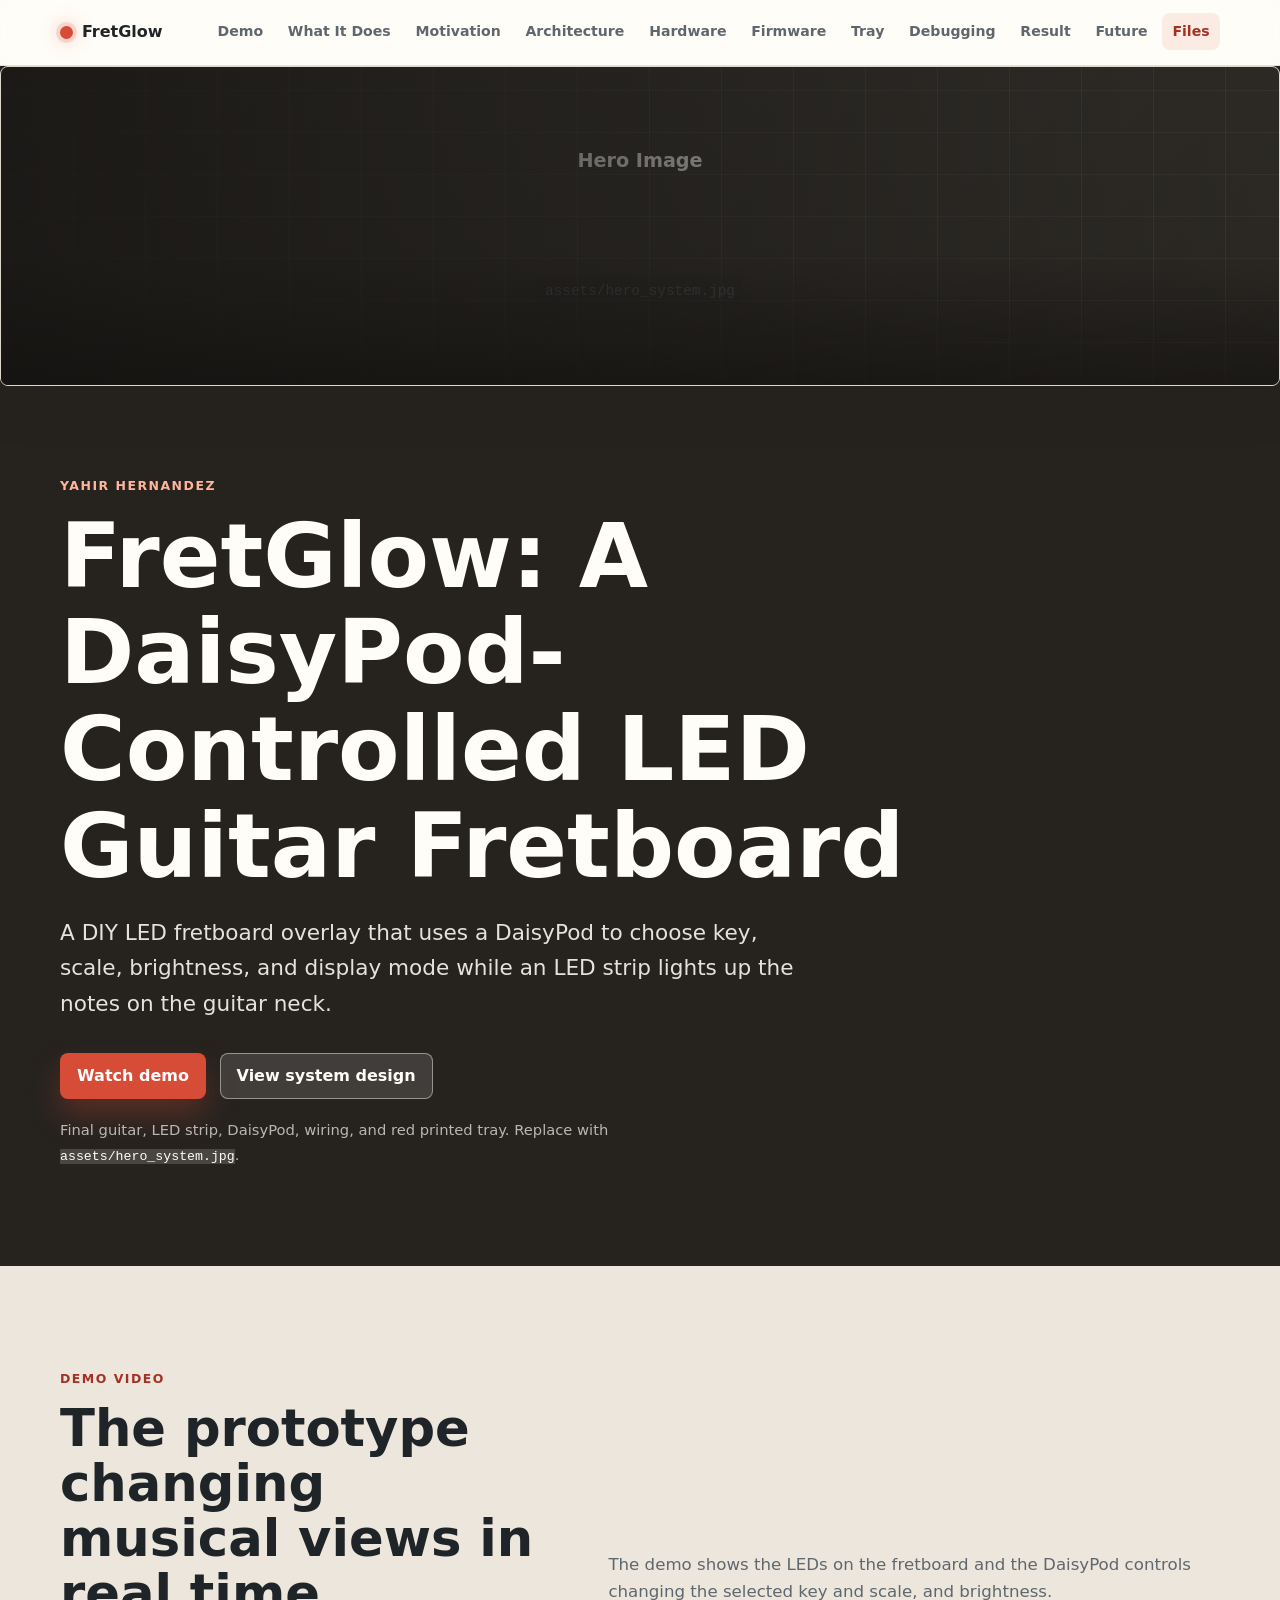
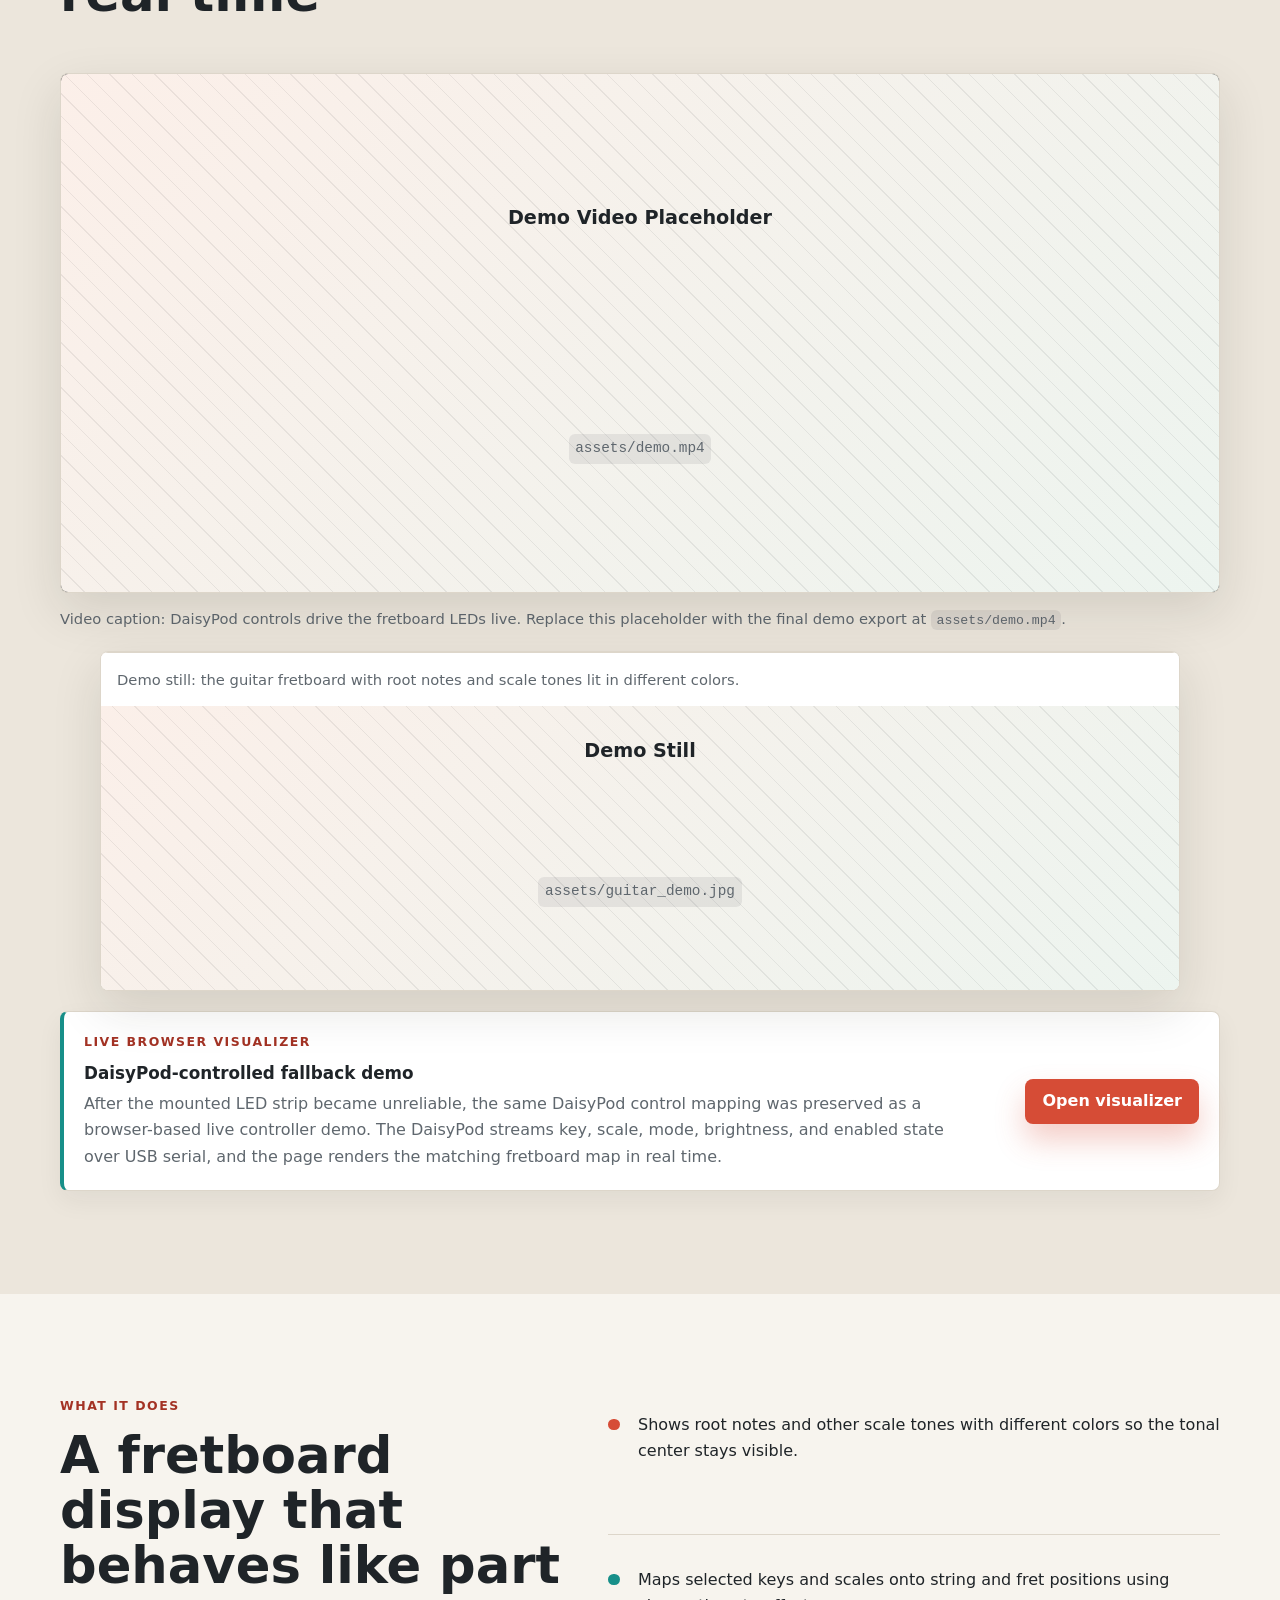
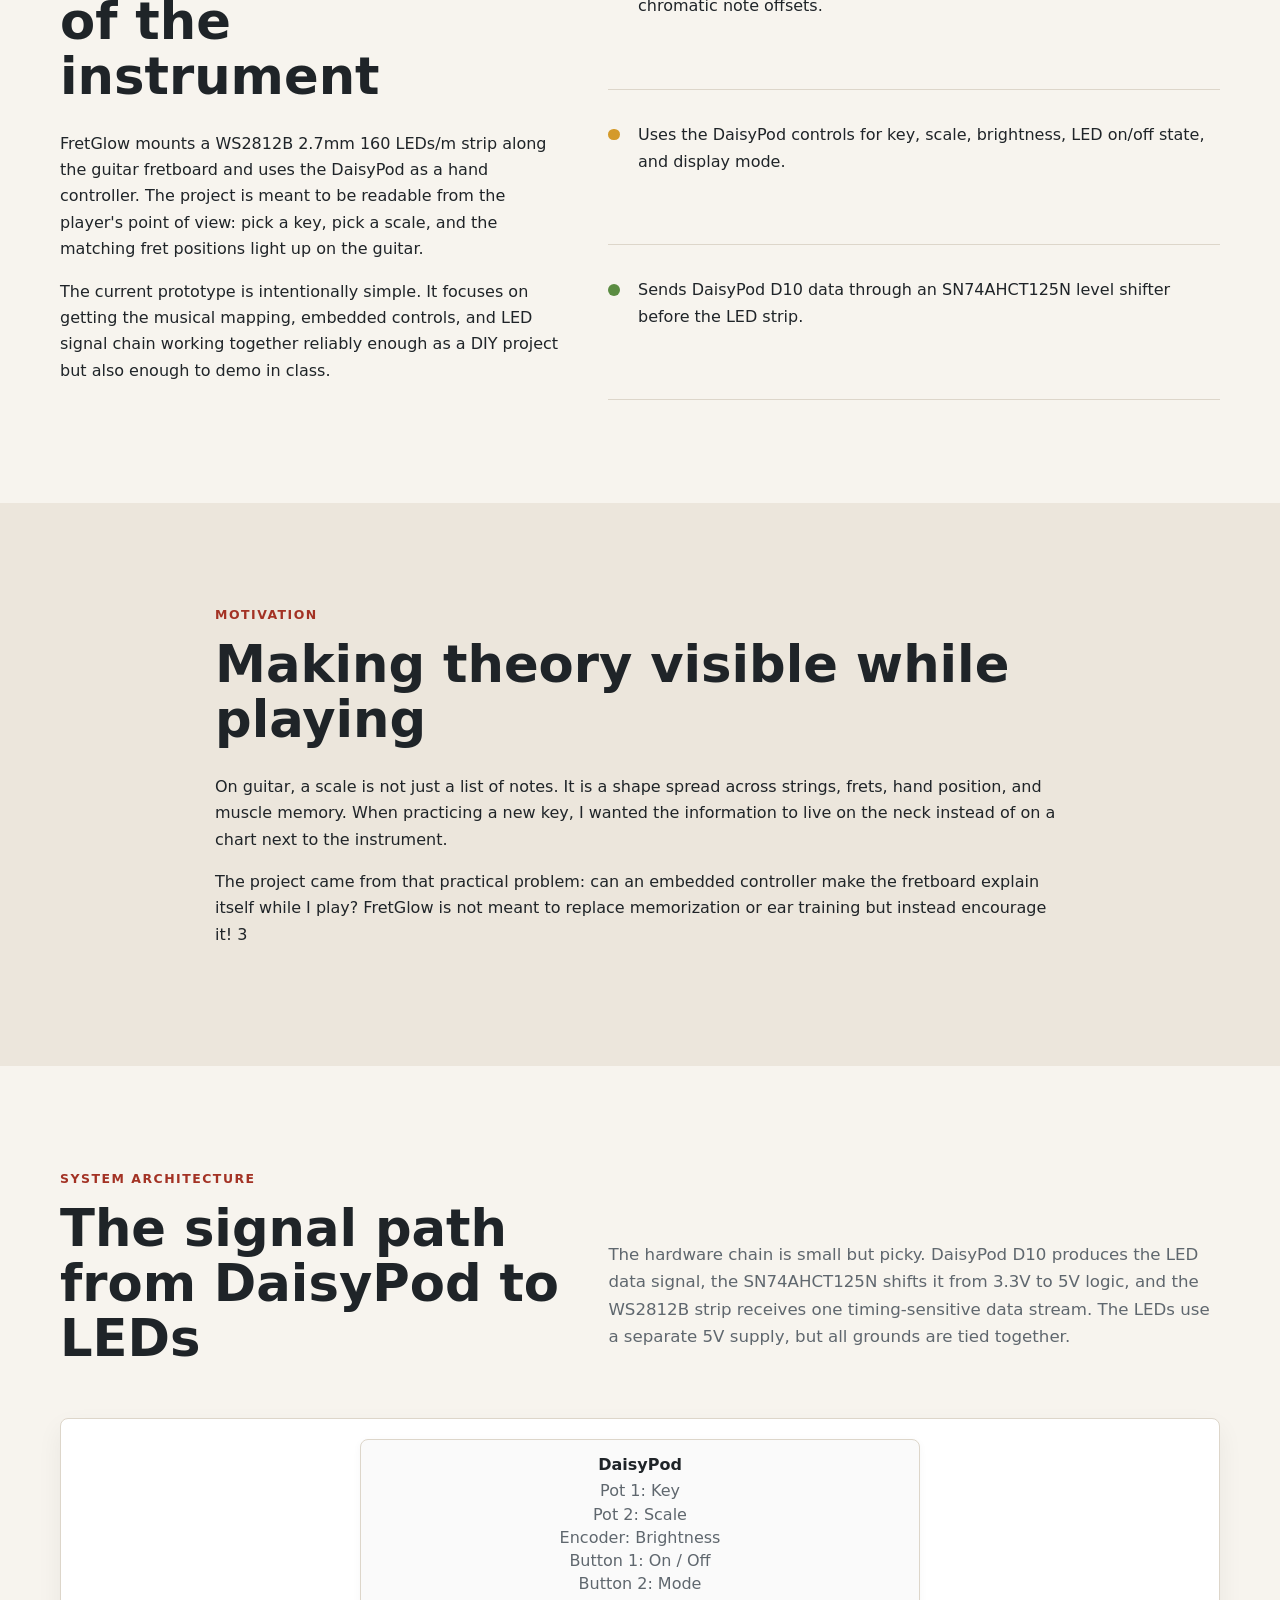
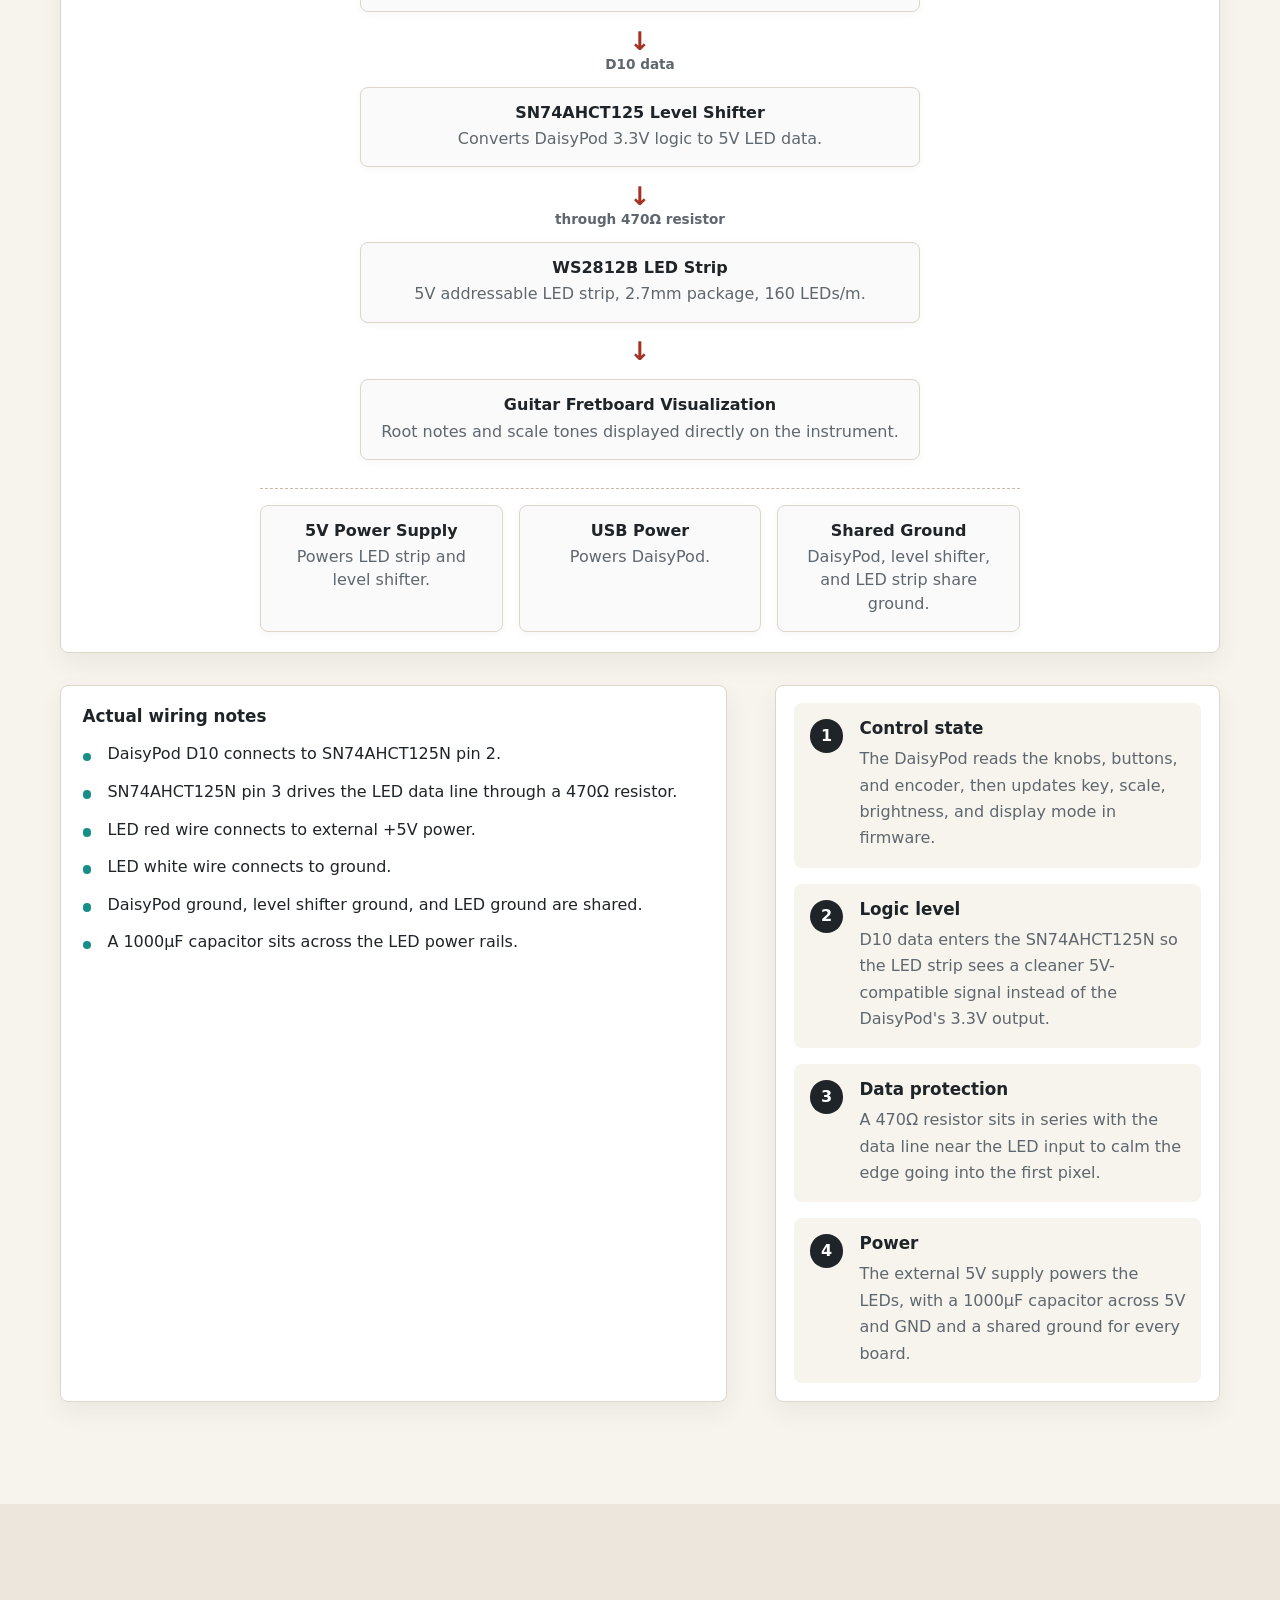
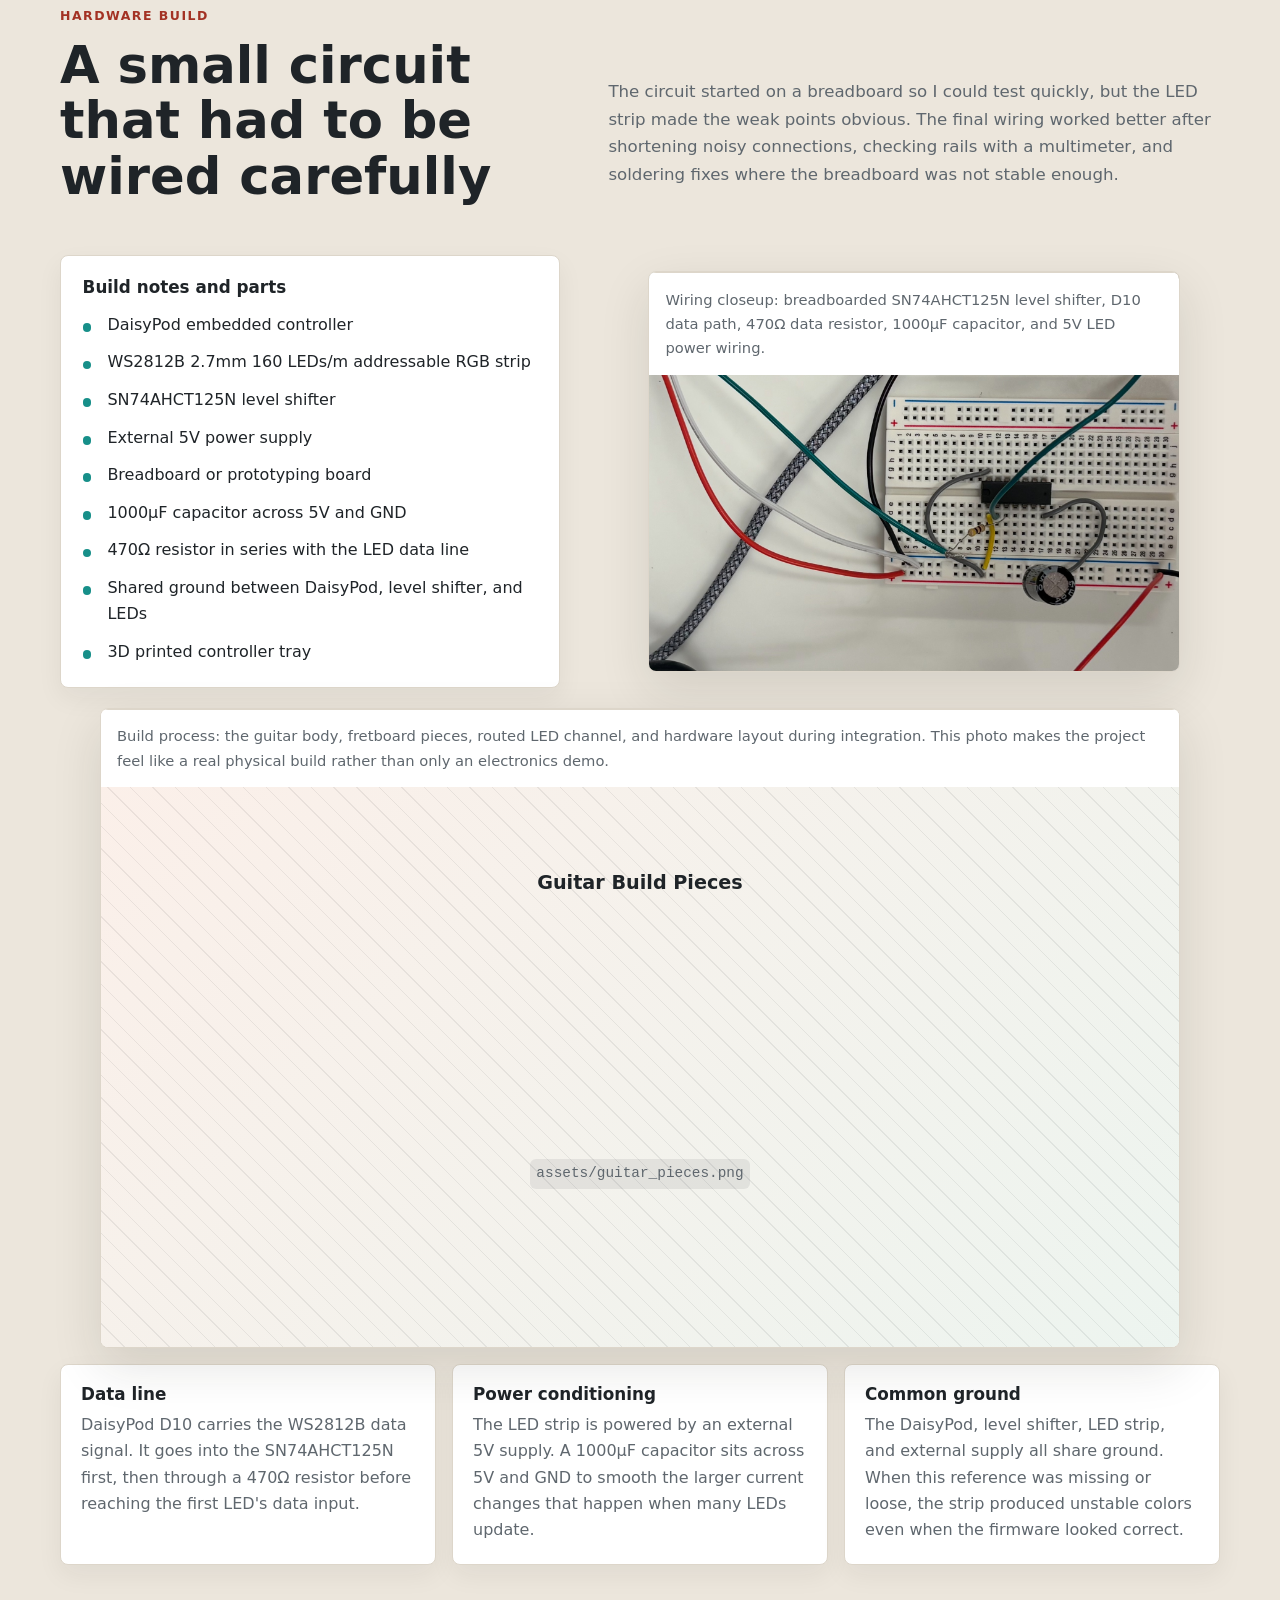
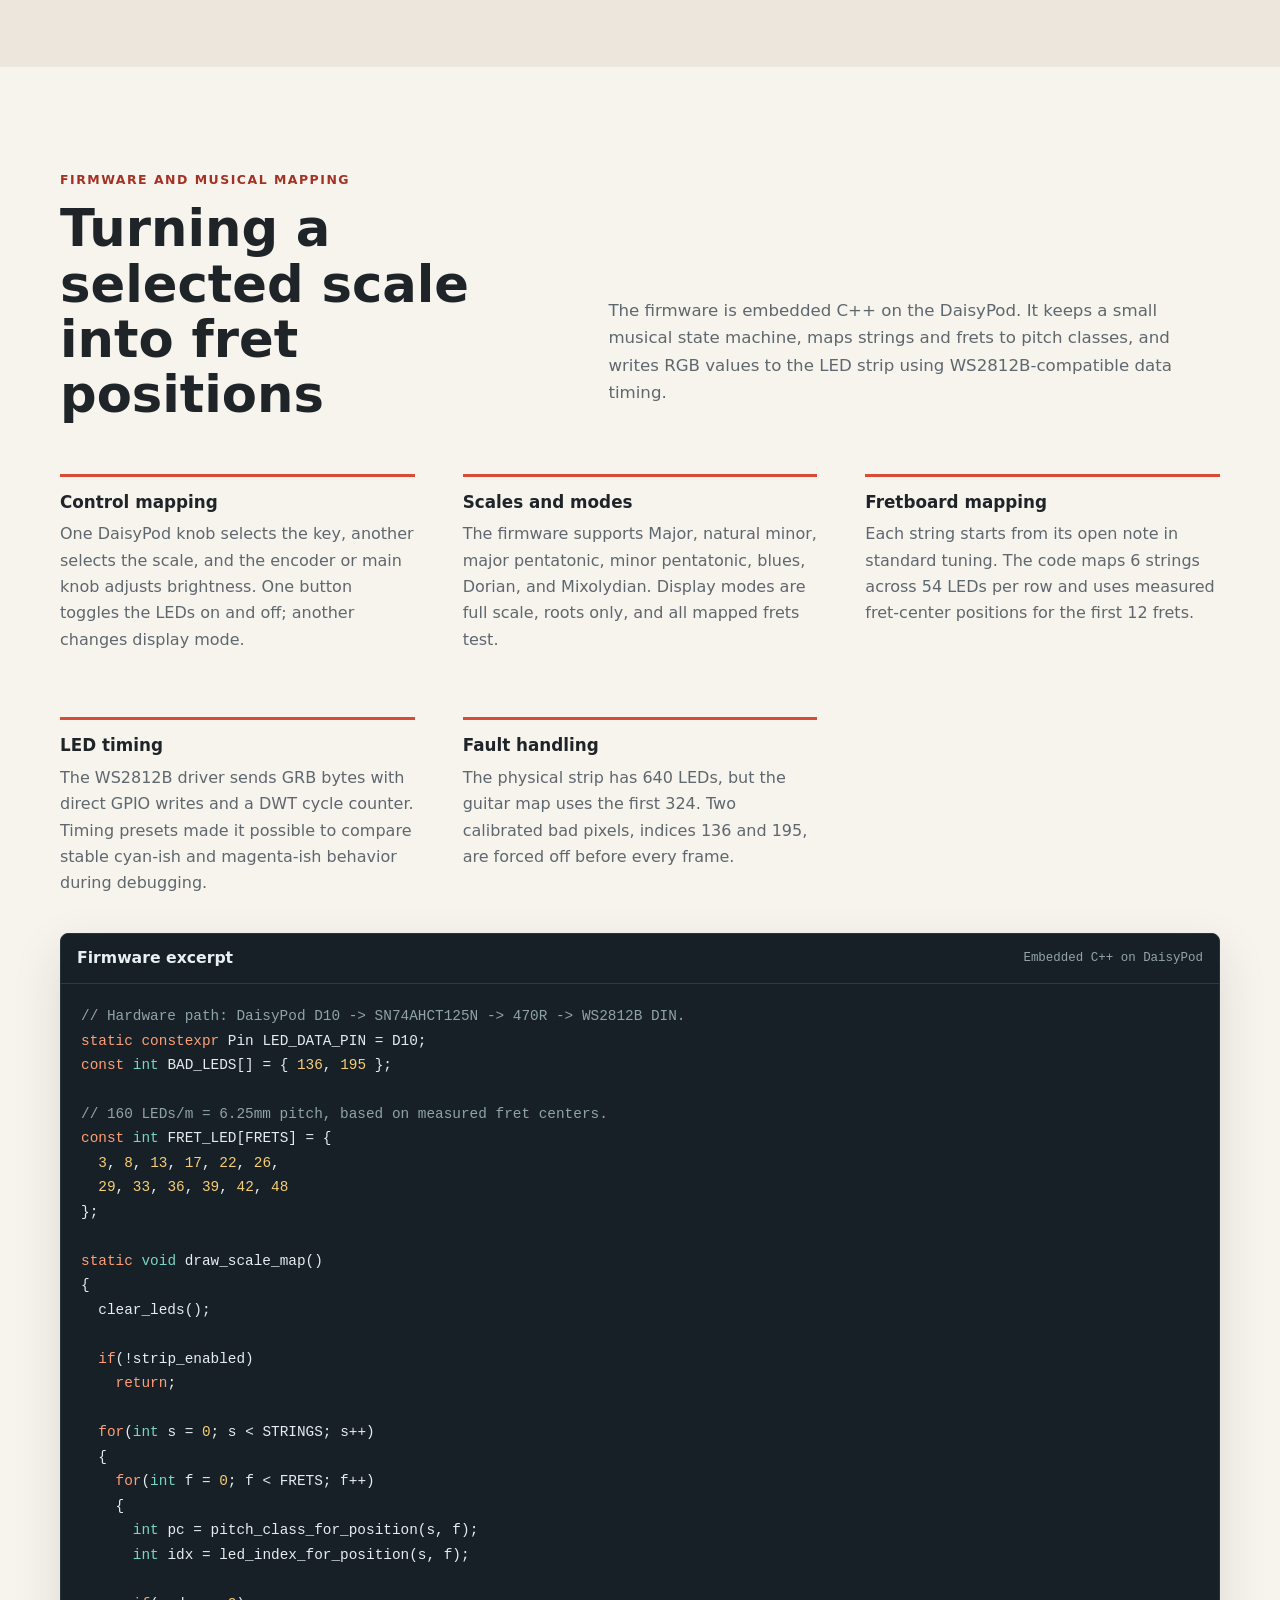
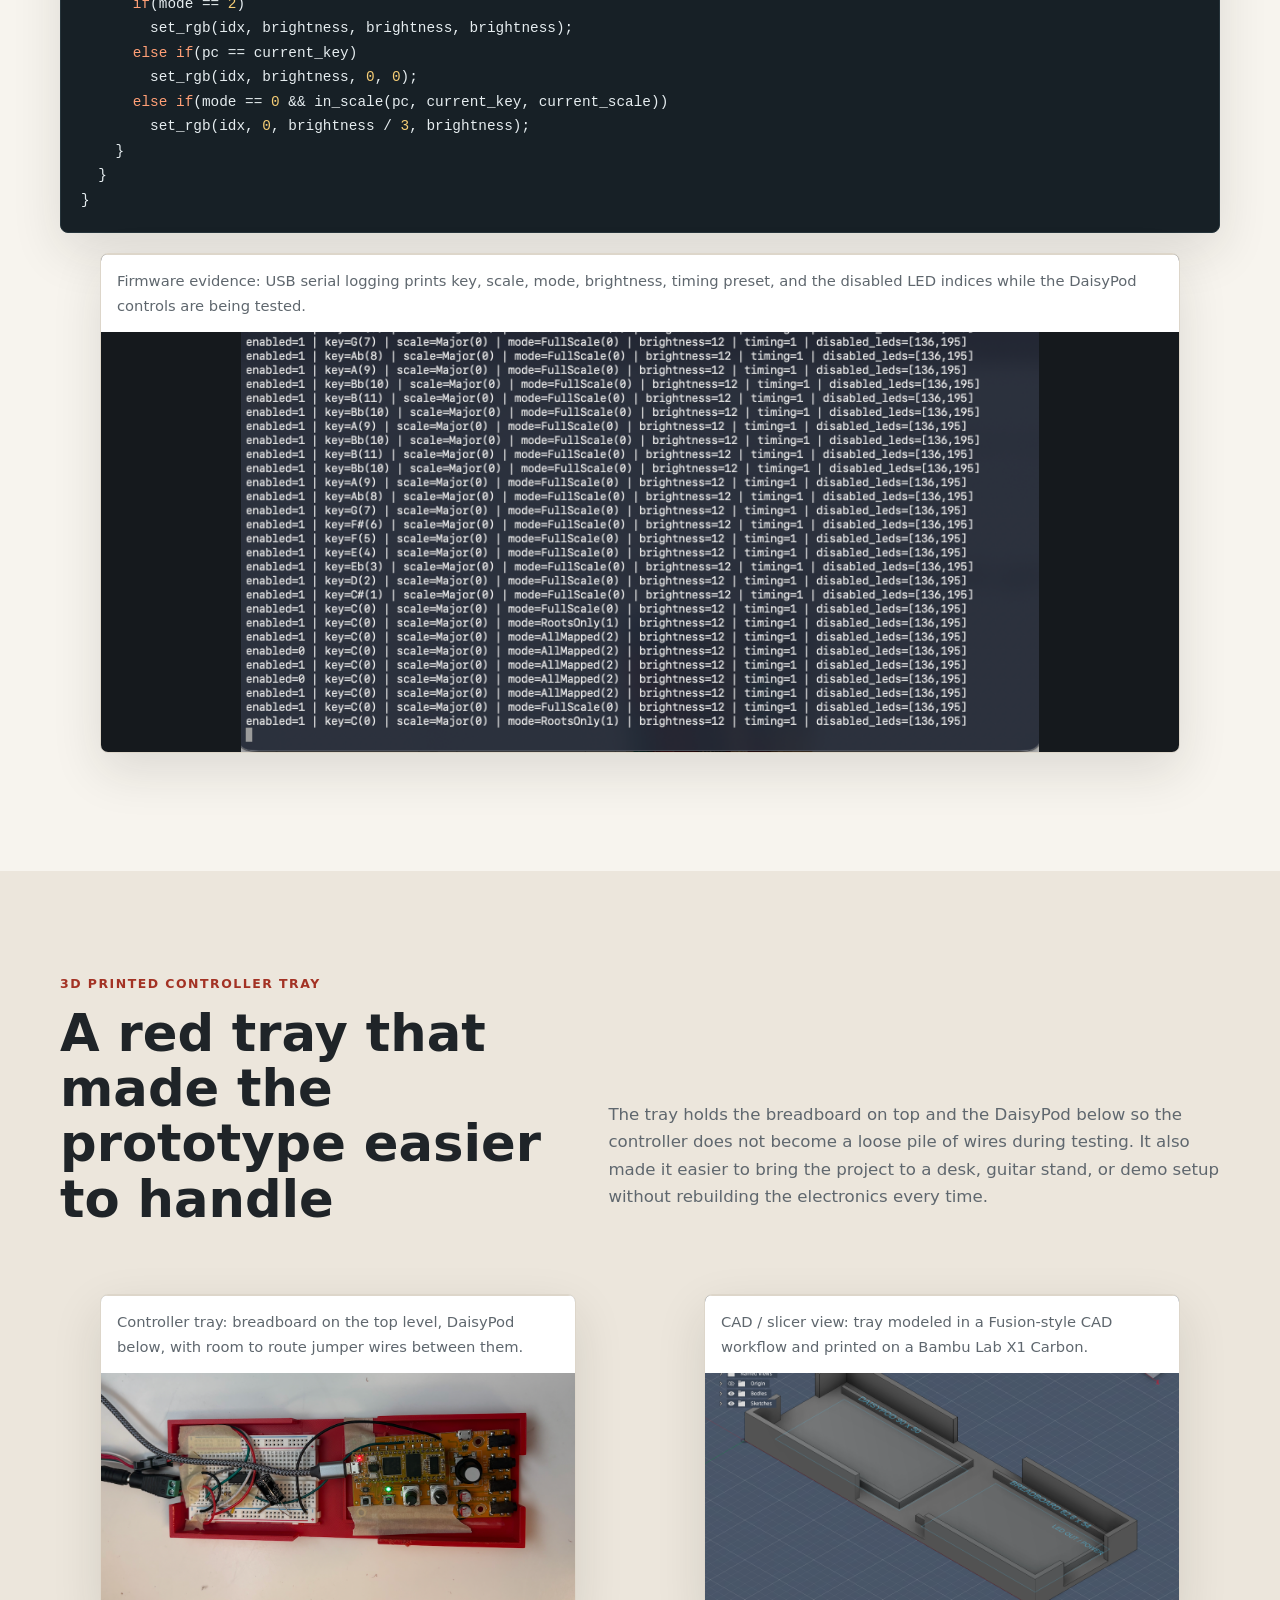
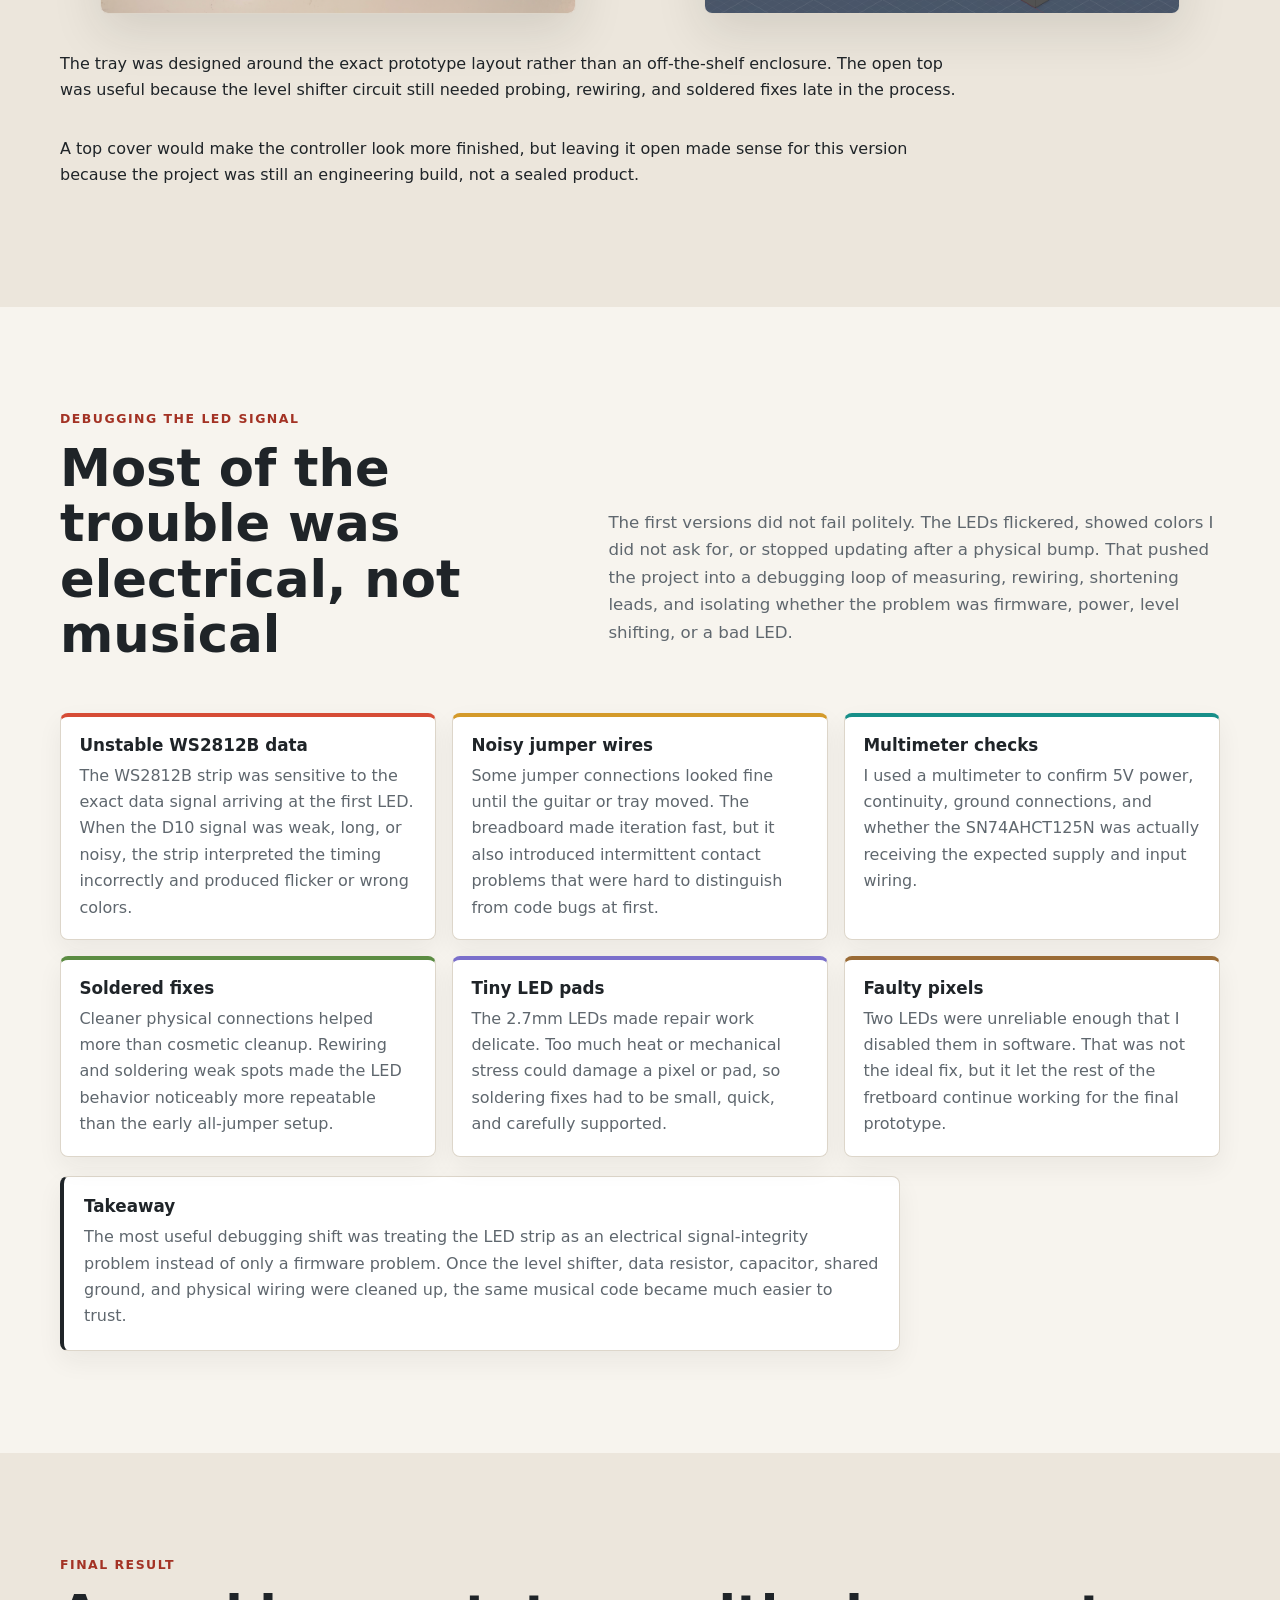
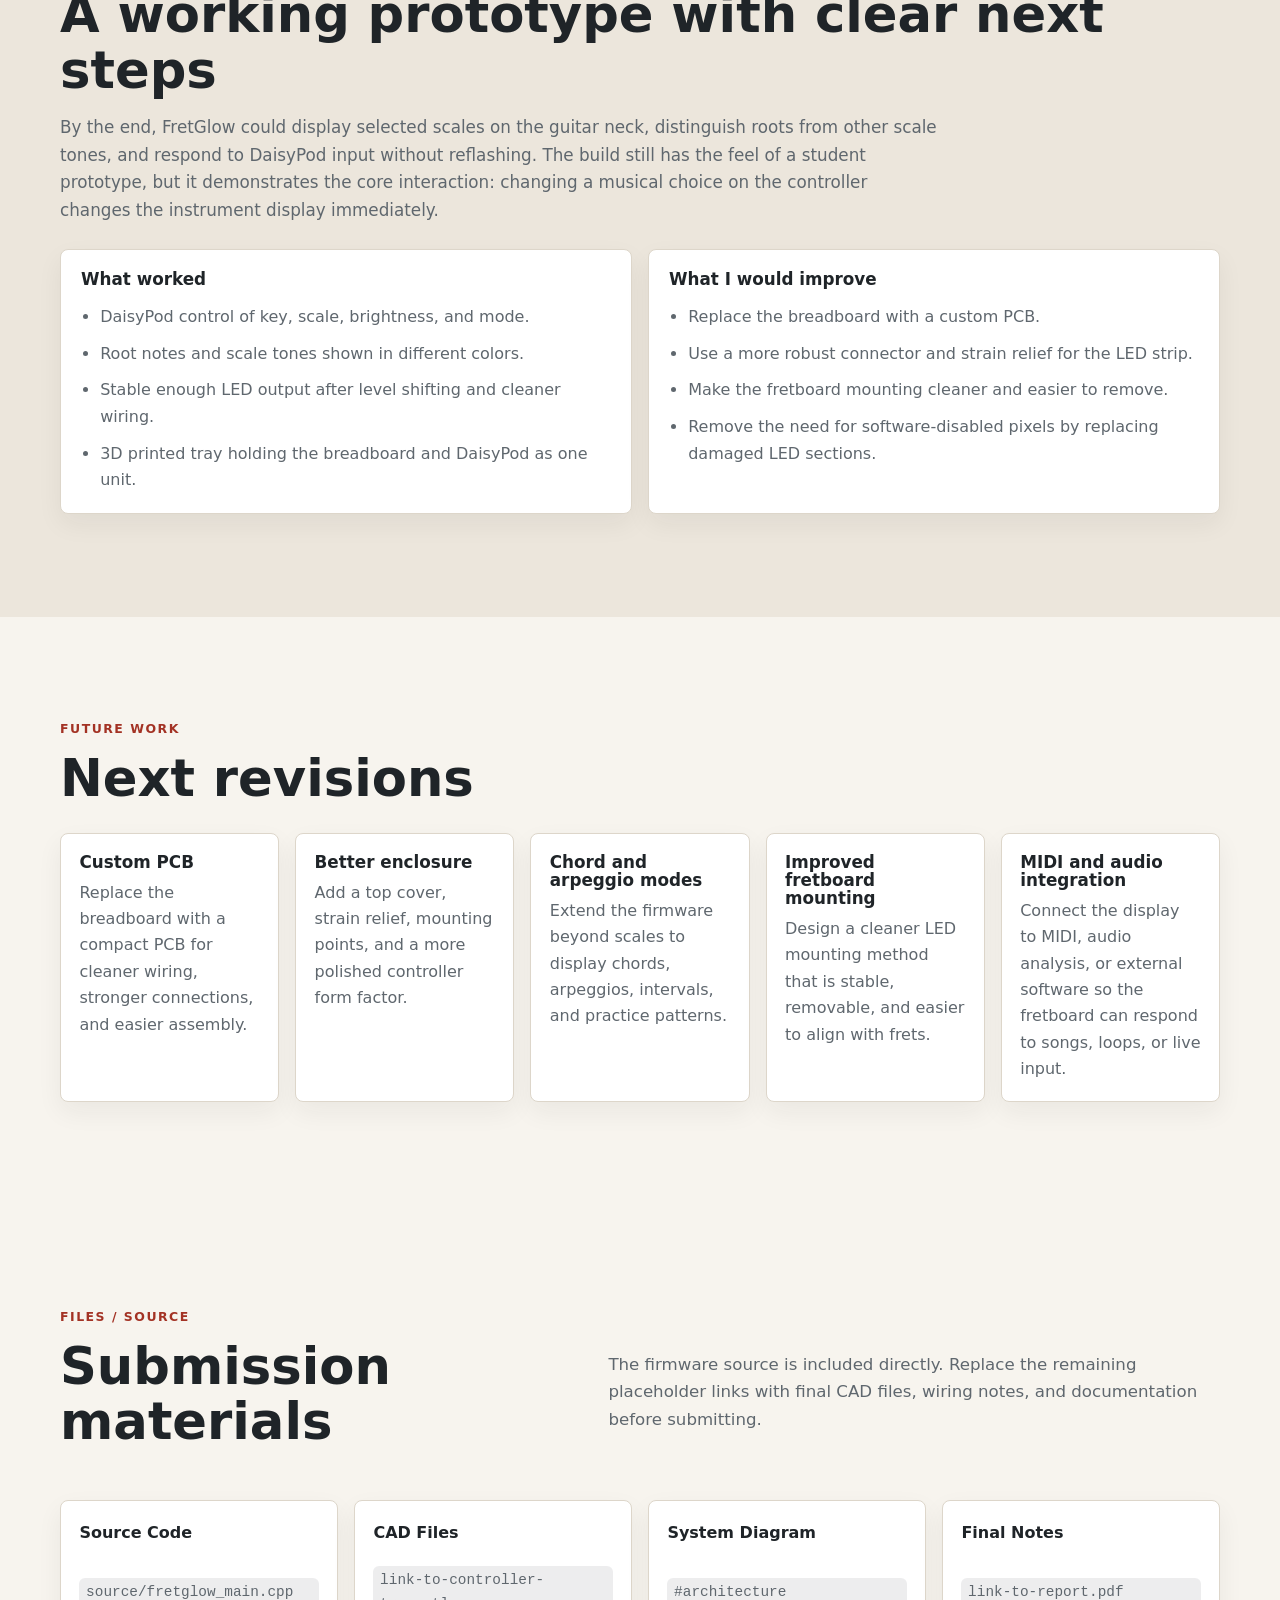
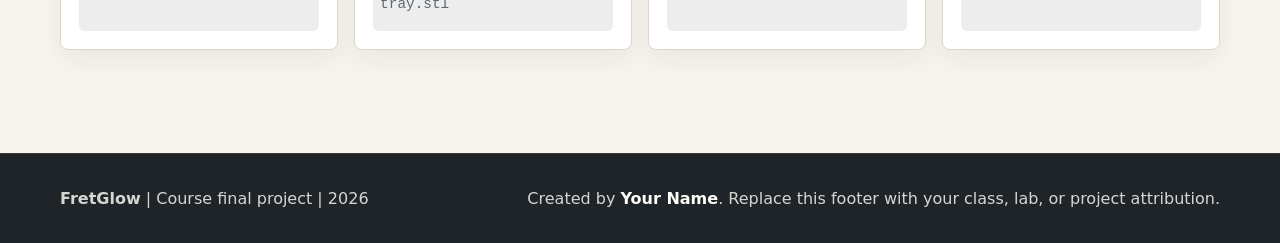
==== index.html @ c82b37b0 "Initial commit" ====
<!DOCTYPE html>
<html lang="en">
<head>
  <meta charset="UTF-8">
  <meta name="viewport" content="width=device-width, initial-scale=1.0">
  <meta name="description" content="FretGlow is a DaisyPod-controlled LED guitar fretboard visualizer for musical scales, keys, brightness, and display modes.">
  <title>FretGlow | DaisyPod-Controlled LED Guitar Fretboard</title>
  <link rel="stylesheet" href="style.css">
</head>
<body>
  <a class="skip-link" href="#demo">Skip to content</a>

  <header class="site-header">
    <nav class="nav" aria-label="Primary navigation">
      <a class="brand" href="#top" aria-label="FretGlow home">
        <span class="brand-mark" aria-hidden="true"></span>
        <span>FretGlow</span>
      </a>
      <div class="nav-links">
        <a href="#demo">Demo</a>
        <a href="#overview">What It Does</a>
        <a href="#motivation">Motivation</a>
        <a href="#architecture">Architecture</a>
        <a href="#hardware">Hardware</a>
        <a href="#firmware">Firmware</a>
        <a href="#tray">Tray</a>
        <a href="#debugging">Debugging</a>
        <a href="#results">Result</a>
        <a href="#future">Future</a>
        <a href="#files">Files</a>
      </div>
    </nav>
  </header>

  <main id="top">
    <section class="hero" aria-labelledby="hero-title">
      <div class="hero-media media-box media-box-hero">
        <!-- Replace by adding your real hero photo at assets/hero_system.jpg. The placeholder will hide automatically. -->
        <img class="media-img media-replaceable" src="assets/hero_system.jpg" alt="FretGlow LED guitar fretboard prototype with DaisyPod controller">
        <div class="media-placeholder" aria-hidden="true">
          <span>Hero Image</span>
          <code>assets/hero_system.jpg</code>
        </div>
      </div>
      <div class="hero-content">
        <p class="eyebrow">Yahir Hernandez</p>
        <h1 id="hero-title">FretGlow: A DaisyPod-Controlled LED Guitar Fretboard</h1>
        <p class="hero-summary">A DIY LED fretboard overlay that uses a DaisyPod to choose key, scale, brightness, and display mode while an LED strip lights up the notes on the guitar neck.</p>
        <div class="hero-actions">
          <a class="button button-primary" href="#demo">Watch demo</a>
          <a class="button button-secondary" href="#architecture">View system design</a>
        </div>
        <p class="hero-caption">Final guitar, LED strip, DaisyPod, wiring, and red printed tray. Replace with <code>assets/hero_system.jpg</code>.</p>
      </div>
    </section>

    <section class="section section-muted" id="demo" aria-labelledby="demo-title">
      <div class="container">
        <div class="section-heading">
          <div>
            <p class="eyebrow">Demo Video</p>
            <h2 id="demo-title">The prototype changing musical views in real time</h2>
          </div>
          <p>The demo shows the LEDs on the fretboard and the DaisyPod controls changing the selected key and scale, and brightness.</p>
        </div>

        <div class="video-shell">
          <!-- Add your exported demo video at assets/demo.mp4. Optional poster image: assets/guitar_demo.jpg. -->
          <video class="demo-video media-video" controls preload="metadata" poster="assets/guitar_demo.jpg">
            <source src="assets/demo.mp4" type="video/mp4">
            Your browser does not support the video tag.
          </video>
          <div class="video-placeholder" aria-hidden="true">
            <span>Demo Video Placeholder</span>
            <code>assets/demo.mp4</code>
          </div>
        </div>
        <p class="caption-note">Video caption: DaisyPod controls drive the fretboard LEDs live. Replace this placeholder with the final demo export at <code>assets/demo.mp4</code>.</p>

        <figure class="media-box demo-still">
          <!-- Replace by adding your still photo at assets/guitar_demo.jpg. -->
          <img class="media-img media-replaceable" src="assets/guitar_demo.jpg" alt="FretGlow guitar fretboard demo still">
          <div class="media-placeholder" aria-hidden="true">
            <span>Demo Still</span>
            <code>assets/guitar_demo.jpg</code>
          </div>
          <figcaption>Demo still: the guitar fretboard with root notes and scale tones lit in different colors.</figcaption>
        </figure>

        <article class="visualizer-callout">
          <div>
            <p class="eyebrow">Live Browser Visualizer</p>
            <h3>DaisyPod-controlled fallback demo</h3>
            <p>After the mounted LED strip became unreliable, the same DaisyPod control mapping was preserved as a browser-based live controller demo. The DaisyPod streams key, scale, mode, brightness, and enabled state over USB serial, and the page renders the matching fretboard map in real time.</p>
          </div>
          <a class="button button-primary" href="visualizer.html">Open visualizer</a>
        </article>
      </div>
    </section>

    <section class="section" id="overview" aria-labelledby="overview-title">
      <div class="container two-column">
        <div>
          <p class="eyebrow">What It Does</p>
          <h2 id="overview-title">A fretboard display that behaves like part of the instrument</h2><br>
          <p>FretGlow mounts a WS2812B 2.7mm 160 LEDs/m strip along the guitar fretboard and uses the DaisyPod as a hand controller. The project is meant to be readable from the player's point of view: pick a key, pick a scale, and the matching fret positions light up on the guitar.</p>
          <p>The current prototype is intentionally simple. It focuses on getting the musical mapping, embedded controls, and LED signal chain working together reliably enough as a DIY project but also enough to demo in class.</p>
        </div>
        <div class="feature-list" aria-label="FretGlow features">
          <div class="feature-item">
            <span class="feature-dot root"></span>
            <p>Shows root notes and other scale tones with different colors so the tonal center stays visible.</p>
          </div>
          <div class="feature-item">
            <span class="feature-dot key"></span>
            <p>Maps selected keys and scales onto string and fret positions using chromatic note offsets.</p>
          </div>
          <div class="feature-item">
            <span class="feature-dot mode"></span>
            <p>Uses the DaisyPod controls for key, scale, brightness, LED on/off state, and display mode.</p>
          </div>
          <div class="feature-item">
            <span class="feature-dot build"></span>
            <p>Sends DaisyPod D10 data through an SN74AHCT125N level shifter before the LED strip.</p>
          </div>
        </div>
      </div>
    </section>

    <section class="section section-muted" id="motivation" aria-labelledby="motivation-title">
      <div class="container narrow">
        <p class="eyebrow">Motivation</p>
        <h2 id="motivation-title">Making theory visible while playing</h2><br>
        <p>On guitar, a scale is not just a list of notes. It is a shape spread across strings, frets, hand position, and muscle memory. When practicing a new key, I wanted the information to live on the neck instead of on a chart next to the instrument.</p>
        <p>The project came from that practical problem: can an embedded controller make the fretboard explain itself while I play? FretGlow is not meant to replace memorization or ear training but instead encourage it! 3</p>   </div>
    </section>

    <section class="section" id="architecture" aria-labelledby="architecture-title">
      <div class="container">
        <div class="section-heading">
          <div>
            <p class="eyebrow">System Architecture</p>
            <h2 id="architecture-title">The signal path from DaisyPod to LEDs</h2>
          </div>
          <p>The hardware chain is small but picky. DaisyPod D10 produces the LED data signal, the SN74AHCT125N shifts it from 3.3V to 5V logic, and the WS2812B strip receives one timing-sensitive data stream. The LEDs use a separate 5V supply, but all grounds are tied together.</p>
        </div>

        <div class="diagram-flow" aria-label="System block diagram">
          <div class="diagram-box">
            <h3>DaisyPod</h3>
            <p>Pot 1: Key<br>Pot 2: Scale<br>Encoder: Brightness<br>Button 1: On / Off<br>Button 2: Mode</p>
          </div>

          <div class="diagram-arrow" aria-hidden="true">↓<span>D10 data</span></div>

          <div class="diagram-box">
            <h3>SN74AHCT125 Level Shifter</h3>
            <p>Converts DaisyPod 3.3V logic to 5V LED data.</p>
          </div>

          <div class="diagram-arrow" aria-hidden="true">↓<span>through 470&Omega; resistor</span></div>

          <div class="diagram-box">
            <h3>WS2812B LED Strip</h3>
            <p>5V addressable LED strip, 2.7mm package, 160 LEDs/m.</p>
          </div>

          <div class="diagram-arrow" aria-hidden="true">↓</div>

          <div class="diagram-box">
            <h3>Guitar Fretboard Visualization</h3>
            <p>Root notes and scale tones displayed directly on the instrument.</p>
          </div>

          <div class="diagram-power">
            <div class="diagram-box small">
              <h3>5V Power Supply</h3>
              <p>Powers LED strip and level shifter.</p>
            </div>
            <div class="diagram-box small">
              <h3>USB Power</h3>
              <p>Powers DaisyPod.</p>
            </div>
            <div class="diagram-box small">
              <h3>Shared Ground</h3>
              <p>DaisyPod, level shifter, and LED strip share ground.</p>
            </div>
          </div>
        </div>

        <div class="architecture-grid">
          <article class="spec-card">
            <h3>Actual wiring notes</h3>
            <ul class="check-list">
              <li>DaisyPod D10 connects to SN74AHCT125N pin 2.</li>
              <li>SN74AHCT125N pin 3 drives the LED data line through a 470&Omega; resistor.</li>
              <li>LED red wire connects to external +5V power.</li>
              <li>LED white wire connects to ground.</li>
              <li>DaisyPod ground, level shifter ground, and LED ground are shared.</li>
              <li>A 1000&micro;F capacitor sits across the LED power rails.</li>
            </ul>
          </article>

          <div class="flow-card" aria-label="Signal flow">
            <div class="flow-step">
              <span>1</span>
              <div>
                <h3>Control state</h3>
                <p>The DaisyPod reads the knobs, buttons, and encoder, then updates key, scale, brightness, and display mode in firmware.</p>
              </div>
            </div>
            <div class="flow-step">
              <span>2</span>
              <div>
                <h3>Logic level</h3>
                <p>D10 data enters the SN74AHCT125N so the LED strip sees a cleaner 5V-compatible signal instead of the DaisyPod's 3.3V output.</p>
              </div>
            </div>
            <div class="flow-step">
              <span>3</span>
              <div>
                <h3>Data protection</h3>
                <p>A 470&Omega; resistor sits in series with the data line near the LED input to calm the edge going into the first pixel.</p>
              </div>
            </div>
            <div class="flow-step">
              <span>4</span>
              <div>
                <h3>Power</h3>
                <p>The external 5V supply powers the LEDs, with a 1000&micro;F capacitor across 5V and GND and a shared ground for every board.</p>
              </div>
            </div>
          </div>
        </div>
      </div>
    </section>

    <section class="section section-muted" id="hardware" aria-labelledby="hardware-title">
      <div class="container">
        <div class="section-heading">
          <div>
            <p class="eyebrow">Hardware Build</p>
            <h2 id="hardware-title">A small circuit that had to be wired carefully</h2>
          </div>
          <p>The circuit started on a breadboard so I could test quickly, but the LED strip made the weak points obvious. The final wiring worked better after shortening noisy connections, checking rails with a multimeter, and soldering fixes where the breadboard was not stable enough.</p>
        </div>

        <div class="hardware-grid">
          <div class="component-panel">
            <h3>Build notes and parts</h3>
            <ul class="check-list">
              <li>DaisyPod embedded controller</li>
              <li>WS2812B 2.7mm 160 LEDs/m addressable RGB strip</li>
              <li>SN74AHCT125N level shifter</li>
              <li>External 5V power supply</li>
              <li>Breadboard or prototyping board</li>
              <li>1000&micro;F capacitor across 5V and GND</li>
              <li>470&Omega; resistor in series with the LED data line</li>
              <li>Shared ground between DaisyPod, level shifter, and LEDs</li>
              <li>3D printed controller tray</li>
            </ul>
          </div>

          <figure class="media-box">
            <!-- Replace by adding your wiring closeup photo at assets/wiring_closeup.jpg. -->
            <img class="media-img media-replaceable" src="assets/wiring_closeup.jpg" alt="Closeup of FretGlow breadboard wiring and level shifter circuit">
            <div class="media-placeholder" aria-hidden="true">
              <span>Wiring Closeup</span>
              <code>assets/wiring_closeup.jpg</code>
            </div>
            <figcaption>Wiring closeup: breadboarded SN74AHCT125N level shifter, D10 data path, 470&Omega; data resistor, 1000&micro;F capacitor, and 5V LED power wiring.</figcaption>
          </figure>
        </div>

        <figure class="media-box media-contain build-photo">
          <!-- Build/process photo: replace or crop assets/guitar_pieces.png if you want a tighter view. -->
          <img class="media-img media-replaceable" src="assets/guitar_pieces.png" alt="Guitar body, fretboard pieces, and LED mounting parts during the FretGlow build">
          <div class="media-placeholder" aria-hidden="true">
            <span>Guitar Build Pieces</span>
            <code>assets/guitar_pieces.png</code>
          </div>
          <figcaption>Build process: the guitar body, fretboard pieces, routed LED channel, and hardware layout during integration. This photo makes the project feel like a real physical build rather than only an electronics demo.</figcaption>
        </figure>

        <div class="note-grid">
          <article class="note-card">
            <h3>Data line</h3>
            <p>DaisyPod D10 carries the WS2812B data signal. It goes into the SN74AHCT125N first, then through a 470&Omega; resistor before reaching the first LED's data input.</p>
          </article>
          <article class="note-card">
            <h3>Power conditioning</h3>
            <p>The LED strip is powered by an external 5V supply. A 1000&micro;F capacitor sits across 5V and GND to smooth the larger current changes that happen when many LEDs update.</p>
          </article>
          <article class="note-card">
            <h3>Common ground</h3>
            <p>The DaisyPod, level shifter, LED strip, and external supply all share ground. When this reference was missing or loose, the strip produced unstable colors even when the firmware looked correct.</p>
          </article>
        </div>
      </div>
    </section>

    <section class="section" id="firmware" aria-labelledby="firmware-title">
      <div class="container">
        <div class="section-heading">
          <div>
            <p class="eyebrow">Firmware and Musical Mapping</p>
            <h2 id="firmware-title">Turning a selected scale into fret positions</h2>
          </div>
          <p>The firmware is embedded C++ on the DaisyPod. It keeps a small musical state machine, maps strings and frets to pitch classes, and writes RGB values to the LED strip using WS2812B-compatible data timing.</p>
        </div>

        <div class="logic-grid">
          <article>
            <h3>Control mapping</h3>
            <p>One DaisyPod knob selects the key, another selects the scale, and the encoder or main knob adjusts brightness. One button toggles the LEDs on and off; another changes display mode.</p>
          </article>
          <article>
            <h3>Scales and modes</h3>
            <p>The firmware supports Major, natural minor, major pentatonic, minor pentatonic, blues, Dorian, and Mixolydian. Display modes are full scale, roots only, and all mapped frets test.</p>
          </article>
          <article>
            <h3>Fretboard mapping</h3>
            <p>Each string starts from its open note in standard tuning. The code maps 6 strings across 54 LEDs per row and uses measured fret-center positions for the first 12 frets.</p>
          </article>
          <article>
            <h3>LED timing</h3>
            <p>The WS2812B driver sends GRB bytes with direct GPIO writes and a DWT cycle counter. Timing presets made it possible to compare stable cyan-ish and magenta-ish behavior during debugging.</p>
          </article>
          <article>
            <h3>Fault handling</h3>
            <p>The physical strip has 640 LEDs, but the guitar map uses the first 324. Two calibrated bad pixels, indices 136 and 195, are forced off before every frame.</p>
          </article>
        </div>

        <div class="code-panel" aria-labelledby="snippet-title">
          <div class="code-header">
            <h3 id="snippet-title">Firmware excerpt</h3>
            <span>Embedded C++ on DaisyPod</span>
          </div>
          <!-- Short excerpt from source/fretglow_main.cpp. Keep the full source linked in the Files / Source section. -->
          <pre><code><span class="token comment">// Hardware path: DaisyPod D10 -> SN74AHCT125N -> 470R -> WS2812B DIN.</span>
<span class="token keyword">static</span> <span class="token keyword">constexpr</span> Pin LED_DATA_PIN = D10;
<span class="token keyword">const</span> <span class="token type">int</span> BAD_LEDS[] = { <span class="token number">136</span>, <span class="token number">195</span> };

<span class="token comment">// 160 LEDs/m = 6.25mm pitch, based on measured fret centers.</span>
<span class="token keyword">const</span> <span class="token type">int</span> FRET_LED[FRETS] = {
  <span class="token number">3</span>, <span class="token number">8</span>, <span class="token number">13</span>, <span class="token number">17</span>, <span class="token number">22</span>, <span class="token number">26</span>,
  <span class="token number">29</span>, <span class="token number">33</span>, <span class="token number">36</span>, <span class="token number">39</span>, <span class="token number">42</span>, <span class="token number">48</span>
};

<span class="token keyword">static</span> <span class="token type">void</span> draw_scale_map()
{
  clear_leds();

  <span class="token keyword">if</span>(!strip_enabled)
    <span class="token keyword">return</span>;

  <span class="token keyword">for</span>(<span class="token type">int</span> s = <span class="token number">0</span>; s &lt; STRINGS; s++)
  {
    <span class="token keyword">for</span>(<span class="token type">int</span> f = <span class="token number">0</span>; f &lt; FRETS; f++)
    {
      <span class="token type">int</span> pc = pitch_class_for_position(s, f);
      <span class="token type">int</span> idx = led_index_for_position(s, f);

      <span class="token keyword">if</span>(mode == <span class="token number">2</span>)
        set_rgb(idx, brightness, brightness, brightness);
      <span class="token keyword">else if</span>(pc == current_key)
        set_rgb(idx, brightness, <span class="token number">0</span>, <span class="token number">0</span>);
      <span class="token keyword">else if</span>(mode == <span class="token number">0</span> &amp;&amp; in_scale(pc, current_key, current_scale))
        set_rgb(idx, <span class="token number">0</span>, brightness / <span class="token number">3</span>, brightness);
    }
  }
}</code></pre>
        </div>

        <figure class="media-box media-contain code-screenshot">
          <!-- Screenshot from serial/code debugging session. Replace with a tighter crop if needed. -->
          <img class="media-img media-replaceable" src="assets/guitar_code.png" alt="Terminal screenshot showing FretGlow DaisyPod firmware state logs">
          <div class="media-placeholder" aria-hidden="true">
            <span>Firmware / Serial Log Screenshot</span>
            <code>assets/guitar_code.png</code>
          </div>
          <figcaption>Firmware evidence: USB serial logging prints key, scale, mode, brightness, timing preset, and the disabled LED indices while the DaisyPod controls are being tested.</figcaption>
        </figure>
      </div>
    </section>

    <section class="section section-muted" id="tray" aria-labelledby="tray-title">
      <div class="container">
        <div class="section-heading">
          <div>
            <p class="eyebrow">3D Printed Controller Tray</p>
            <h2 id="tray-title">A red tray that made the prototype easier to handle</h2>
          </div>
          <p>The tray holds the breadboard on top and the DaisyPod below so the controller does not become a loose pile of wires during testing. It also made it easier to bring the project to a desk, guitar stand, or demo setup without rebuilding the electronics every time.</p>
        </div>

        <div class="media-grid">
          <figure class="media-box">
            <!-- Replace by adding your controller tray photo at assets/controller_tray.png or assets/controller_tray.jpg. -->
            <img class="media-img media-replaceable" src="assets/controller_tray.png" alt="Red 3D printed tray holding DaisyPod and breadboard">
            <div class="media-placeholder" aria-hidden="true">
              <span>Controller Tray Photo</span>
              <code>assets/controller_tray.png</code>
            </div>
            <figcaption>Controller tray: breadboard on the top level, DaisyPod below, with room to route jumper wires between them.</figcaption>
          </figure>

          <figure class="media-box">
            <!-- Replace by adding your CAD or slicer screenshot at assets/fusion_tray.png. -->
            <img class="media-img media-replaceable" src="assets/fusion_tray.png" alt="Fusion CAD or Bambu slicer screenshot of the controller tray">
            <div class="media-placeholder" aria-hidden="true">
              <span>Fusion / Bambu Screenshot</span>
              <code>assets/fusion_tray.png</code>
            </div>
            <figcaption>CAD / slicer view: tray modeled in a Fusion-style CAD workflow and printed on a Bambu Lab X1 Carbon.</figcaption>
          </figure>
        </div>

        <div class="tray-copy">
          <p>The tray was designed around the exact prototype layout rather than an off-the-shelf enclosure. The open top was useful because the level shifter circuit still needed probing, rewiring, and soldered fixes late in the process.</p>
          <p>A top cover would make the controller look more finished, but leaving it open made sense for this version because the project was still an engineering build, not a sealed product.</p>
        </div>
      </div>
    </section>

    <section class="section" id="debugging" aria-labelledby="debugging-title">
      <div class="container">
        <div class="section-heading">
          <div>
            <p class="eyebrow">Debugging the LED Signal</p>
            <h2 id="debugging-title">Most of the trouble was electrical, not musical</h2>
          </div>
          <p>The first versions did not fail politely. The LEDs flickered, showed colors I did not ask for, or stopped updating after a physical bump. That pushed the project into a debugging loop of measuring, rewiring, shortening leads, and isolating whether the problem was firmware, power, level shifting, or a bad LED.</p>
        </div>

        <div class="debug-timeline">
          <article class="challenge-card">
            <h3>Unstable WS2812B data</h3>
            <p>The WS2812B strip was sensitive to the exact data signal arriving at the first LED. When the D10 signal was weak, long, or noisy, the strip interpreted the timing incorrectly and produced flicker or wrong colors.</p>
          </article>
          <article class="challenge-card">
            <h3>Noisy jumper wires</h3>
            <p>Some jumper connections looked fine until the guitar or tray moved. The breadboard made iteration fast, but it also introduced intermittent contact problems that were hard to distinguish from code bugs at first.</p>
          </article>
          <article class="challenge-card">
            <h3>Multimeter checks</h3>
            <p>I used a multimeter to confirm 5V power, continuity, ground connections, and whether the SN74AHCT125N was actually receiving the expected supply and input wiring.</p>
          </article>
          <article class="challenge-card">
            <h3>Soldered fixes</h3>
            <p>Cleaner physical connections helped more than cosmetic cleanup. Rewiring and soldering weak spots made the LED behavior noticeably more repeatable than the early all-jumper setup.</p>
          </article>
          <article class="challenge-card">
            <h3>Tiny LED pads</h3>
            <p>The 2.7mm LEDs made repair work delicate. Too much heat or mechanical stress could damage a pixel or pad, so soldering fixes had to be small, quick, and carefully supported.</p>
          </article>
          <article class="challenge-card">
            <h3>Faulty pixels</h3>
            <p>Two LEDs were unreliable enough that I disabled them in software. That was not the ideal fix, but it let the rest of the fretboard continue working for the final prototype.</p>
          </article>
        </div>

        <div class="debug-summary">
          <h3>Takeaway</h3>
          <p>The most useful debugging shift was treating the LED strip as an electrical signal-integrity problem instead of only a firmware problem. Once the level shifter, data resistor, capacitor, shared ground, and physical wiring were cleaned up, the same musical code became much easier to trust.</p>
        </div>
      </div>
    </section>

    <section class="section section-muted" id="results" aria-labelledby="results-title">
      <div class="container">
        <div>
          <p class="eyebrow">Final Result</p>
          <h2 id="results-title">A working prototype with clear next steps</h2>
          <p class="results-intro">By the end, FretGlow could display selected scales on the guitar neck, distinguish roots from other scale tones, and respond to DaisyPod input without reflashing. The build still has the feel of a student prototype, but it demonstrates the core interaction: changing a musical choice on the controller changes the instrument display immediately.</p>
        </div>

        <div class="worked-grid" aria-label="What worked and what I would improve">
          <article class="takeaway-card">
            <h3>What worked</h3>
            <ul>
              <li>DaisyPod control of key, scale, brightness, and mode.</li>
              <li>Root notes and scale tones shown in different colors.</li>
              <li>Stable enough LED output after level shifting and cleaner wiring.</li>
              <li>3D printed tray holding the breadboard and DaisyPod as one unit.</li>
            </ul>
          </article>
          <article class="takeaway-card">
            <h3>What I would improve</h3>
            <ul>
              <li>Replace the breadboard with a custom PCB.</li>
              <li>Use a more robust connector and strain relief for the LED strip.</li>
              <li>Make the fretboard mounting cleaner and easier to remove.</li>
              <li>Remove the need for software-disabled pixels by replacing damaged LED sections.</li>
            </ul>
          </article>
        </div>
      </div>
    </section>

    <section class="section" id="future" aria-labelledby="future-title">
      <div class="container">
        <p class="eyebrow">Future Work</p>
        <h2 id="future-title">Next revisions</h2>
        <div class="future-grid">
          <article>
            <h3>Custom PCB</h3>
            <p>Replace the breadboard with a compact PCB for cleaner wiring, stronger connections, and easier assembly.</p>
          </article>
          <article>
            <h3>Better enclosure</h3>
            <p>Add a top cover, strain relief, mounting points, and a more polished controller form factor.</p>
          </article>
          <article>
            <h3>Chord and arpeggio modes</h3>
            <p>Extend the firmware beyond scales to display chords, arpeggios, intervals, and practice patterns.</p>
          </article>
          <article>
            <h3>Improved fretboard mounting</h3>
            <p>Design a cleaner LED mounting method that is stable, removable, and easier to align with frets.</p>
          </article>
          <article>
            <h3>MIDI and audio integration</h3>
            <p>Connect the display to MIDI, audio analysis, or external software so the fretboard can respond to songs, loops, or live input.</p>
          </article>
        </div>
      </div>
    </section>

    <section class="section" id="files" aria-labelledby="files-title">
      <div class="container">
        <div class="section-heading">
          <div>
            <p class="eyebrow">Files / Source</p>
            <h2 id="files-title">Submission materials</h2>
          </div>
          <p>The firmware source is included directly. Replace the remaining placeholder links with final CAD files, wiring notes, and documentation before submitting.</p>
        </div>

        <div class="download-grid">
          <a class="download-card" href="source/fretglow_main.cpp" aria-label="FretGlow source code link">
            <span>Source Code</span>
            <code>source/fretglow_main.cpp</code>
          </a>
          <a class="download-card" href="#" aria-label="CAD files placeholder link">
            <span>CAD Files</span>
            <code>link-to-controller-tray.stl</code>
          </a>
          <a class="download-card" href="#architecture" aria-label="Jump to system block diagram section">
            <span>System Diagram</span>
            <code>#architecture</code>
          </a>
          <a class="download-card" href="#" aria-label="Final report placeholder link">
            <span>Final Notes</span>
            <code>link-to-report.pdf</code>
          </a>
        </div>
      </div>
    </section>
  </main>

  <footer class="footer">
    <div class="container footer-content">
      <p><strong>FretGlow</strong> | Course final project | 2026</p>
      <p>Created by <span class="editable-name">Your Name</span>. Replace this footer with your class, lab, or project attribution.</p>
    </div>
  </footer>

  <script src="script.js"></script>
</body>
</html>
---- style.css ----
:root {
  color-scheme: light;
  --bg: #f7f4ee;
  --surface: #fffdf8;
  --surface-strong: #ffffff;
  --ink: #1f2428;
  --muted: #5f676e;
  --line: #ddd6ca;
  --line-strong: #c6bbab;
  --accent: #d64c36;
  --accent-dark: #a33224;
  --teal: #178f89;
  --amber: #d49a2a;
  --green: #5b8c42;
  --code-bg: #172026;
  --code-line: #2d3a41;
  --shadow: 0 18px 50px rgba(35, 31, 27, 0.12);
  --radius: 8px;
  --max-width: 1160px;
}

* {
  box-sizing: border-box;
}

html {
  scroll-behavior: smooth;
  scroll-padding-top: 88px;
}

body {
  margin: 0;
  font-family: "Inter", system-ui, -apple-system, BlinkMacSystemFont, "Segoe UI", sans-serif;
  color: var(--ink);
  background: var(--bg);
  line-height: 1.65;
}

img,
video {
  display: block;
  max-width: 100%;
}

a {
  color: inherit;
}

p {
  margin: 0 0 1rem;
}

h1,
h2,
h3 {
  margin: 0;
  line-height: 1.08;
  letter-spacing: 0;
}

h1 {
  max-width: 960px;
  font-size: clamp(2.7rem, 7vw, 6.5rem);
  font-weight: 800;
}

h2 {
  font-size: clamp(2rem, 4vw, 3.4rem);
  font-weight: 760;
}

h3 {
  font-size: 1.05rem;
  font-weight: 720;
}

.skip-link {
  position: fixed;
  top: 1rem;
  left: 1rem;
  z-index: 100;
  transform: translateY(-150%);
  padding: 0.65rem 0.9rem;
  border-radius: var(--radius);
  background: var(--ink);
  color: #fff;
  text-decoration: none;
}

.skip-link:focus {
  transform: translateY(0);
}

.site-header {
  position: sticky;
  top: 0;
  z-index: 50;
  border-bottom: 1px solid rgba(31, 36, 40, 0.12);
  background: rgba(255, 253, 248, 0.92);
  backdrop-filter: blur(16px);
}

.nav {
  display: flex;
  align-items: center;
  justify-content: space-between;
  gap: 1rem;
  width: min(100% - 2rem, var(--max-width));
  margin: 0 auto;
  padding: 0.8rem 0;
}

.brand {
  display: inline-flex;
  align-items: center;
  gap: 0.55rem;
  flex: 0 0 auto;
  font-weight: 780;
  text-decoration: none;
}

.brand-mark {
  width: 0.82rem;
  height: 0.82rem;
  border-radius: 999px;
  background: var(--accent);
  box-shadow:
    0 0 0 4px rgba(214, 76, 54, 0.14),
    0 0 18px rgba(214, 76, 54, 0.55);
}

.nav-links {
  display: flex;
  align-items: center;
  gap: 0.25rem;
  overflow-x: auto;
  padding-bottom: 0.1rem;
  scrollbar-width: none;
}

.nav-links::-webkit-scrollbar {
  display: none;
}

.nav-links a {
  flex: 0 0 auto;
  padding: 0.45rem 0.65rem;
  border-radius: var(--radius);
  color: var(--muted);
  font-size: 0.88rem;
  font-weight: 650;
  text-decoration: none;
  transition: color 180ms ease, background-color 180ms ease;
}

.nav-links a:hover,
.nav-links a.is-active {
  background: rgba(214, 76, 54, 0.1);
  color: var(--accent-dark);
}

.hero {
  position: relative;
  display: grid;
  min-height: calc(100vh - 58px);
  overflow: hidden;
  background: #26231f;
}

.hero-media {
  position: absolute;
  inset: 0;
  border: 0;
  border-radius: 0;
  min-height: 100%;
}

.hero-media::after {
  content: "";
  position: absolute;
  inset: 0;
  background:
    linear-gradient(90deg, rgba(20, 18, 16, 0.84) 0%, rgba(20, 18, 16, 0.58) 48%, rgba(20, 18, 16, 0.24) 100%),
    linear-gradient(0deg, rgba(20, 18, 16, 0.72) 0%, rgba(20, 18, 16, 0.08) 42%);
  pointer-events: none;
}

.hero .media-placeholder {
  background:
    linear-gradient(135deg, rgba(255, 253, 248, 0.12), rgba(255, 253, 248, 0.02)),
    repeating-linear-gradient(90deg, rgba(255, 255, 255, 0.08) 0 1px, transparent 1px 72px),
    repeating-linear-gradient(0deg, rgba(255, 255, 255, 0.06) 0 1px, transparent 1px 42px),
    #2e2b26;
  color: #fffdf8;
}

.hero-content {
  position: relative;
  z-index: 2;
  display: flex;
  flex-direction: column;
  justify-content: end;
  width: min(100% - 2rem, var(--max-width));
  margin: 0 auto;
  padding: clamp(5rem, 10vh, 8rem) 0 clamp(4rem, 11vh, 7rem);
  color: #fffdf8;
}

.hero-summary {
  max-width: 760px;
  margin: 1.25rem 0 0;
  color: rgba(255, 253, 248, 0.88);
  font-size: clamp(1.1rem, 2vw, 1.35rem);
}

.hero-caption {
  max-width: 680px;
  margin: 1.2rem 0 0;
  color: rgba(255, 253, 248, 0.68);
  font-size: 0.92rem;
}

.hero-caption code {
  background: rgba(255, 253, 248, 0.16);
  color: #fffdf8;
}

.hero-actions {
  display: flex;
  flex-wrap: wrap;
  gap: 0.85rem;
  margin-top: 2rem;
}

.button {
  display: inline-flex;
  align-items: center;
  justify-content: center;
  min-height: 2.85rem;
  padding: 0.8rem 1rem;
  border: 1px solid transparent;
  border-radius: var(--radius);
  font-weight: 760;
  line-height: 1;
  text-decoration: none;
  transition: transform 180ms ease, box-shadow 180ms ease, background-color 180ms ease;
}

.button:hover {
  transform: translateY(-1px);
}

.button-primary {
  background: var(--accent);
  color: #fff;
  box-shadow: 0 16px 30px rgba(214, 76, 54, 0.28);
}

.button-secondary {
  border-color: rgba(255, 253, 248, 0.45);
  background: rgba(255, 253, 248, 0.12);
  color: #fffdf8;
}

.section {
  padding: clamp(4rem, 8vw, 7rem) 0;
}

.section-muted {
  background: #ece6dc;
}

.section-summary {
  padding: 2.7rem 0;
  background: var(--surface);
  border-bottom: 1px solid var(--line);
}

.container {
  width: min(100% - 2rem, var(--max-width));
  margin: 0 auto;
}

.narrow {
  max-width: 850px;
}

.summary-grid,
.two-column,
.section-heading,
.architecture-grid,
.hardware-grid,
.logic-grid,
.media-grid {
  display: grid;
  gap: clamp(1.5rem, 4vw, 3rem);
}

.summary-grid {
  grid-template-columns: minmax(0, 0.9fr) minmax(0, 1.1fr);
  align-items: start;
}

.summary-grid h2 {
  font-size: clamp(1.65rem, 3vw, 2.45rem);
}

.two-column,
.section-heading {
  grid-template-columns: minmax(0, 0.9fr) minmax(0, 1.1fr);
}

.section-heading {
  align-items: end;
  margin-bottom: clamp(2rem, 4vw, 3.25rem);
}

.section-heading > p {
  color: var(--muted);
  font-size: 1.04rem;
}

.eyebrow {
  margin-bottom: 0.7rem;
  color: var(--accent-dark);
  font-size: 0.78rem;
  font-weight: 800;
  letter-spacing: 0.12em;
  text-transform: uppercase;
}

.hero .eyebrow {
  color: #ffb59b;
}

.feature-list,
.result-list,
.tray-copy {
  display: grid;
  gap: 1rem;
}

.feature-item {
  display: grid;
  grid-template-columns: 1rem minmax(0, 1fr);
  gap: 0.85rem;
  align-items: start;
  padding: 1rem 0;
  border-bottom: 1px solid var(--line);
}

.feature-item p {
  margin: 0;
}

.feature-dot {
  width: 0.7rem;
  height: 0.7rem;
  margin-top: 0.45rem;
  border-radius: 999px;
}

.feature-dot.root {
  background: var(--accent);
}

.feature-dot.key {
  background: var(--teal);
}

.feature-dot.mode {
  background: var(--amber);
}

.feature-dot.build {
  background: var(--green);
}

.architecture-grid {
  grid-template-columns: minmax(0, 1.2fr) minmax(320px, 0.8fr);
  align-items: stretch;
}

.diagram-flow {
  display: flex;
  flex-direction: column;
  align-items: center;
  gap: 0.9rem;
  margin: 0 0 2rem;
  padding: 1.25rem;
  border: 1px solid var(--line);
  border-radius: var(--radius);
  background: var(--surface-strong);
  box-shadow: 0 10px 26px rgba(35, 31, 27, 0.06);
}

.diagram-box {
  width: min(560px, 95%);
  padding: 1rem 1.2rem;
  border: 1px solid var(--line);
  border-radius: var(--radius);
  background: #fafafa;
  text-align: center;
  box-shadow: 0 2px 8px rgba(0, 0, 0, 0.04);
}

.diagram-box h3 {
  margin: 0 0 0.4rem;
  font-size: 1rem;
}

.diagram-box p {
  margin: 0;
  color: var(--muted);
  line-height: 1.45;
}

.diagram-arrow {
  display: flex;
  flex-direction: column;
  align-items: center;
  gap: 0.15rem;
  color: var(--accent-dark);
  font-size: 1.6rem;
  font-weight: 800;
  line-height: 1.1;
}

.diagram-arrow span {
  color: var(--muted);
  font-size: 0.85rem;
  font-weight: 650;
}

.diagram-power {
  display: grid;
  grid-template-columns: repeat(auto-fit, minmax(180px, 1fr));
  gap: 1rem;
  width: min(760px, 100%);
  margin-top: 0.8rem;
  padding-top: 1rem;
  border-top: 1px dashed var(--line-strong);
}

.diagram-box.small {
  width: auto;
}

.flow-card,
.component-panel,
.spec-card,
.note-card,
.challenge-card,
.debug-summary,
.takeaway-card,
.future-grid article,
.download-card {
  border: 1px solid var(--line);
  border-radius: var(--radius);
  background: var(--surface-strong);
  box-shadow: 0 10px 26px rgba(35, 31, 27, 0.06);
}

.flow-card {
  display: grid;
  gap: 1rem;
  padding: 1.1rem;
}

.flow-step {
  display: grid;
  grid-template-columns: 2.25rem minmax(0, 1fr);
  gap: 0.85rem;
  align-items: start;
  padding: 1rem;
  border-radius: var(--radius);
  background: #f7f4ee;
}

.flow-step span {
  display: inline-grid;
  place-items: center;
  width: 2.1rem;
  height: 2.1rem;
  border-radius: 999px;
  background: var(--ink);
  color: #fff;
  font-weight: 800;
}

.flow-step p,
.note-card p,
.challenge-card p,
.future-grid p {
  margin: 0.55rem 0 0;
  color: var(--muted);
}

.hardware-grid {
  grid-template-columns: minmax(300px, 0.9fr) minmax(0, 1.1fr);
}

.component-panel {
  padding: 1.35rem;
}

.spec-card {
  padding: 1.35rem;
}

.check-list {
  display: grid;
  gap: 0.7rem;
  margin: 1rem 0 0;
  padding: 0;
  list-style: none;
}

.check-list li {
  position: relative;
  padding-left: 1.55rem;
}

.check-list li::before {
  content: "";
  position: absolute;
  top: 0.7rem;
  left: 0;
  width: 0.55rem;
  height: 0.55rem;
  border-radius: 999px;
  background: var(--teal);
}

.note-grid {
  display: grid;
  grid-template-columns: repeat(3, minmax(0, 1fr));
  gap: 1rem;
  margin-top: 1rem;
}

.note-card {
  padding: 1.25rem;
}

.logic-grid {
  grid-template-columns: repeat(3, minmax(0, 1fr));
  margin-bottom: 1.25rem;
}

.logic-grid article {
  border-top: 3px solid var(--accent);
  padding-top: 1rem;
}

.logic-grid p {
  margin-top: 0.65rem;
  color: var(--muted);
}

.code-panel {
  overflow: hidden;
  border: 1px solid #26343b;
  border-radius: var(--radius);
  background: var(--code-bg);
  box-shadow: var(--shadow);
}

.code-header {
  display: flex;
  align-items: center;
  justify-content: space-between;
  gap: 1rem;
  padding: 0.9rem 1rem;
  border-bottom: 1px solid var(--code-line);
  color: #e9f0f2;
}

.code-header h3 {
  font-size: 0.98rem;
}

.code-header span {
  color: #93a4aa;
  font-family: "JetBrains Mono", ui-monospace, SFMono-Regular, Menlo, monospace;
  font-size: 0.78rem;
}

pre {
  margin: 0;
  overflow-x: auto;
  padding: 1.25rem;
}

code {
  font-family: "JetBrains Mono", ui-monospace, SFMono-Regular, Menlo, monospace;
  font-size: 0.9em;
}

pre code {
  color: #e6edf0;
  line-height: 1.7;
}

.token.comment {
  color: #8fa3aa;
}

.token.keyword {
  color: #ff9f76;
}

.token.type {
  color: #78d6c6;
}

.token.number,
.token.constant {
  color: #f7ce76;
}

.media-box {
  position: relative;
  display: flex;
  flex-direction: column;
  overflow: hidden;
  min-height: 320px;
  border: 1px solid var(--line);
  border-radius: var(--radius);
  background: var(--surface-strong);
  box-shadow: var(--shadow);
}

.media-box figcaption {
  position: relative;
  z-index: 2;
  margin: 0;
  padding: 0.9rem 1rem;
  border-top: 1px solid var(--line);
  background: var(--surface-strong);
  color: var(--muted);
  font-size: 0.92rem;
}

.media-img {
  position: absolute;
  inset: 0;
  width: 100%;
  height: 100%;
  object-fit: cover;
  opacity: 0;
  transition: opacity 220ms ease;
}

.media-box.has-media .media-img {
  opacity: 1;
}

.media-box.has-media .media-placeholder {
  opacity: 0;
  pointer-events: none;
}

.media-contain .media-img {
  object-fit: contain;
  background: #15191d;
}

.build-photo {
  min-height: 640px;
  margin-top: 1.25rem;
}

.code-screenshot {
  min-height: 500px;
  margin-top: 1.25rem;
}

.media-placeholder,
.video-placeholder {
  position: absolute;
  inset: 0;
  display: grid;
  place-items: center;
  gap: 0.5rem;
  padding: 2rem;
  background:
    linear-gradient(135deg, rgba(214, 76, 54, 0.08), rgba(23, 143, 137, 0.08)),
    repeating-linear-gradient(45deg, rgba(31, 36, 40, 0.08) 0 1px, transparent 1px 16px),
    var(--surface);
  color: var(--ink);
  text-align: center;
}

.media-placeholder span,
.video-placeholder span {
  display: block;
  font-size: 1.2rem;
  font-weight: 800;
}

.media-placeholder code,
.video-placeholder code,
.download-card code {
  display: inline-block;
  padding: 0.2rem 0.42rem;
  border-radius: 6px;
  background: rgba(31, 36, 40, 0.08);
  color: var(--muted);
}

.media-grid {
  grid-template-columns: repeat(2, minmax(0, 1fr));
}

.caption-note {
  margin: 0.85rem 0 1.25rem;
  color: var(--muted);
  font-size: 0.92rem;
}

.caption-note code {
  background: rgba(31, 36, 40, 0.08);
  border-radius: 6px;
  padding: 0.18rem 0.35rem;
}

.tray-copy {
  max-width: 900px;
  margin-top: 1.3rem;
}

.debug-timeline {
  display: grid;
  grid-template-columns: repeat(3, minmax(0, 1fr));
  gap: 1rem;
}

.challenge-card {
  padding: 1.15rem;
}

.challenge-card:nth-child(1) {
  border-top: 4px solid var(--accent);
}

.challenge-card:nth-child(2) {
  border-top: 4px solid var(--amber);
}

.challenge-card:nth-child(3) {
  border-top: 4px solid var(--teal);
}

.challenge-card:nth-child(4) {
  border-top: 4px solid var(--green);
}

.challenge-card:nth-child(5) {
  border-top: 4px solid #7a6fcb;
}

.challenge-card:nth-child(6) {
  border-top: 4px solid #9a6b35;
}

.debug-summary {
  max-width: 840px;
  margin-top: 1.2rem;
  padding: 1.25rem;
  border-left: 4px solid var(--ink);
}

.debug-summary p {
  margin: 0.55rem 0 0;
  color: var(--muted);
}

.video-shell {
  position: relative;
  overflow: hidden;
  min-height: 520px;
  border: 1px solid var(--line);
  border-radius: var(--radius);
  background: #11181c;
  box-shadow: var(--shadow);
}

.demo-video {
  position: absolute;
  inset: 0;
  width: 100%;
  height: 100%;
  object-fit: contain;
  opacity: 0;
}

.video-shell.has-video .demo-video {
  opacity: 1;
}

.video-shell.has-video .video-placeholder {
  display: none;
}

.demo-still {
  min-height: 340px;
  margin-top: 1.25rem;
}

.visualizer-callout {
  display: grid;
  grid-template-columns: minmax(0, 1fr) auto;
  gap: 1rem;
  align-items: center;
  margin-top: 1.25rem;
  padding: 1.25rem;
  border: 1px solid var(--line);
  border-left: 4px solid var(--teal);
  border-radius: var(--radius);
  background: var(--surface-strong);
  box-shadow: 0 10px 26px rgba(35, 31, 27, 0.06);
}

.visualizer-callout h3 {
  margin-bottom: 0.55rem;
}

.visualizer-callout p:not(.eyebrow) {
  max-width: 860px;
  margin: 0;
  color: var(--muted);
}

.results-intro {
  max-width: 880px;
  margin-top: 1rem;
  color: var(--muted);
  font-size: 1.05rem;
}

.worked-grid {
  display: grid;
  grid-template-columns: repeat(2, minmax(0, 1fr));
  gap: 1rem;
  margin-top: 1.5rem;
}

.takeaway-card {
  padding: 1.25rem;
}

.takeaway-card ul {
  display: grid;
  gap: 0.65rem;
  margin: 1rem 0 0;
  padding-left: 1.2rem;
  color: var(--muted);
}

.future-grid {
  display: grid;
  grid-template-columns: repeat(5, minmax(0, 1fr));
  gap: 1rem;
  margin-top: 1.7rem;
}

.future-grid article {
  padding: 1.15rem;
}

.download-grid {
  display: grid;
  grid-template-columns: repeat(4, minmax(0, 1fr));
  gap: 1rem;
}

.download-card {
  display: grid;
  gap: 0.55rem;
  min-height: 150px;
  padding: 1.15rem;
  text-decoration: none;
  transition: transform 180ms ease, border-color 180ms ease, box-shadow 180ms ease;
}

.download-card:hover {
  transform: translateY(-2px);
  border-color: var(--accent);
  box-shadow: var(--shadow);
}

.download-card span {
  font-size: 1rem;
  font-weight: 800;
}

.footer {
  padding: 2rem 0;
  border-top: 1px solid rgba(255, 253, 248, 0.1);
  background: #1f2428;
  color: rgba(255, 253, 248, 0.82);
}

.footer-content {
  display: flex;
  align-items: center;
  justify-content: space-between;
  gap: 1rem;
}

.footer p {
  margin: 0;
}

.editable-name {
  color: #fffdf8;
  font-weight: 760;
}

@media (max-width: 1060px) {
  .debug-timeline,
  .future-grid,
  .download-grid {
    grid-template-columns: repeat(2, minmax(0, 1fr));
  }

  .logic-grid,
  .note-grid {
    grid-template-columns: 1fr;
  }

  .diagram-power {
    grid-template-columns: 1fr;
  }
}

@media (max-width: 820px) {
  .nav {
    align-items: flex-start;
    flex-direction: column;
  }

  .nav-links {
    width: 100%;
  }

  .hero {
    min-height: 760px;
  }

  .hero-media::after {
    background:
      linear-gradient(0deg, rgba(20, 18, 16, 0.88) 0%, rgba(20, 18, 16, 0.62) 58%, rgba(20, 18, 16, 0.22) 100%);
  }

  .summary-grid,
  .two-column,
  .section-heading,
  .architecture-grid,
  .hardware-grid,
  .media-grid,
  .visualizer-callout,
  .worked-grid {
    grid-template-columns: 1fr;
  }

  .section-heading {
    align-items: start;
  }

  .video-shell {
    min-height: 360px;
  }

  .footer-content {
    align-items: flex-start;
    flex-direction: column;
  }
}

@media (max-width: 560px) {
  .container,
  .nav,
  .hero-content {
    width: min(100% - 1.1rem, var(--max-width));
  }

  .hero {
    min-height: 700px;
  }

  .button {
    width: 100%;
  }

  .media-box {
    min-height: 260px;
  }

  .build-photo,
  .code-screenshot {
    min-height: 380px;
  }

  .debug-timeline,
  .future-grid,
  .download-grid {
    grid-template-columns: 1fr;
  }

  .code-header {
    align-items: flex-start;
    flex-direction: column;
  }
}

@media (prefers-reduced-motion: reduce) {
  html {
    scroll-behavior: auto;
  }

  *,
  *::before,
  *::after {
    scroll-behavior: auto !important;
    transition: none !important;
  }
}
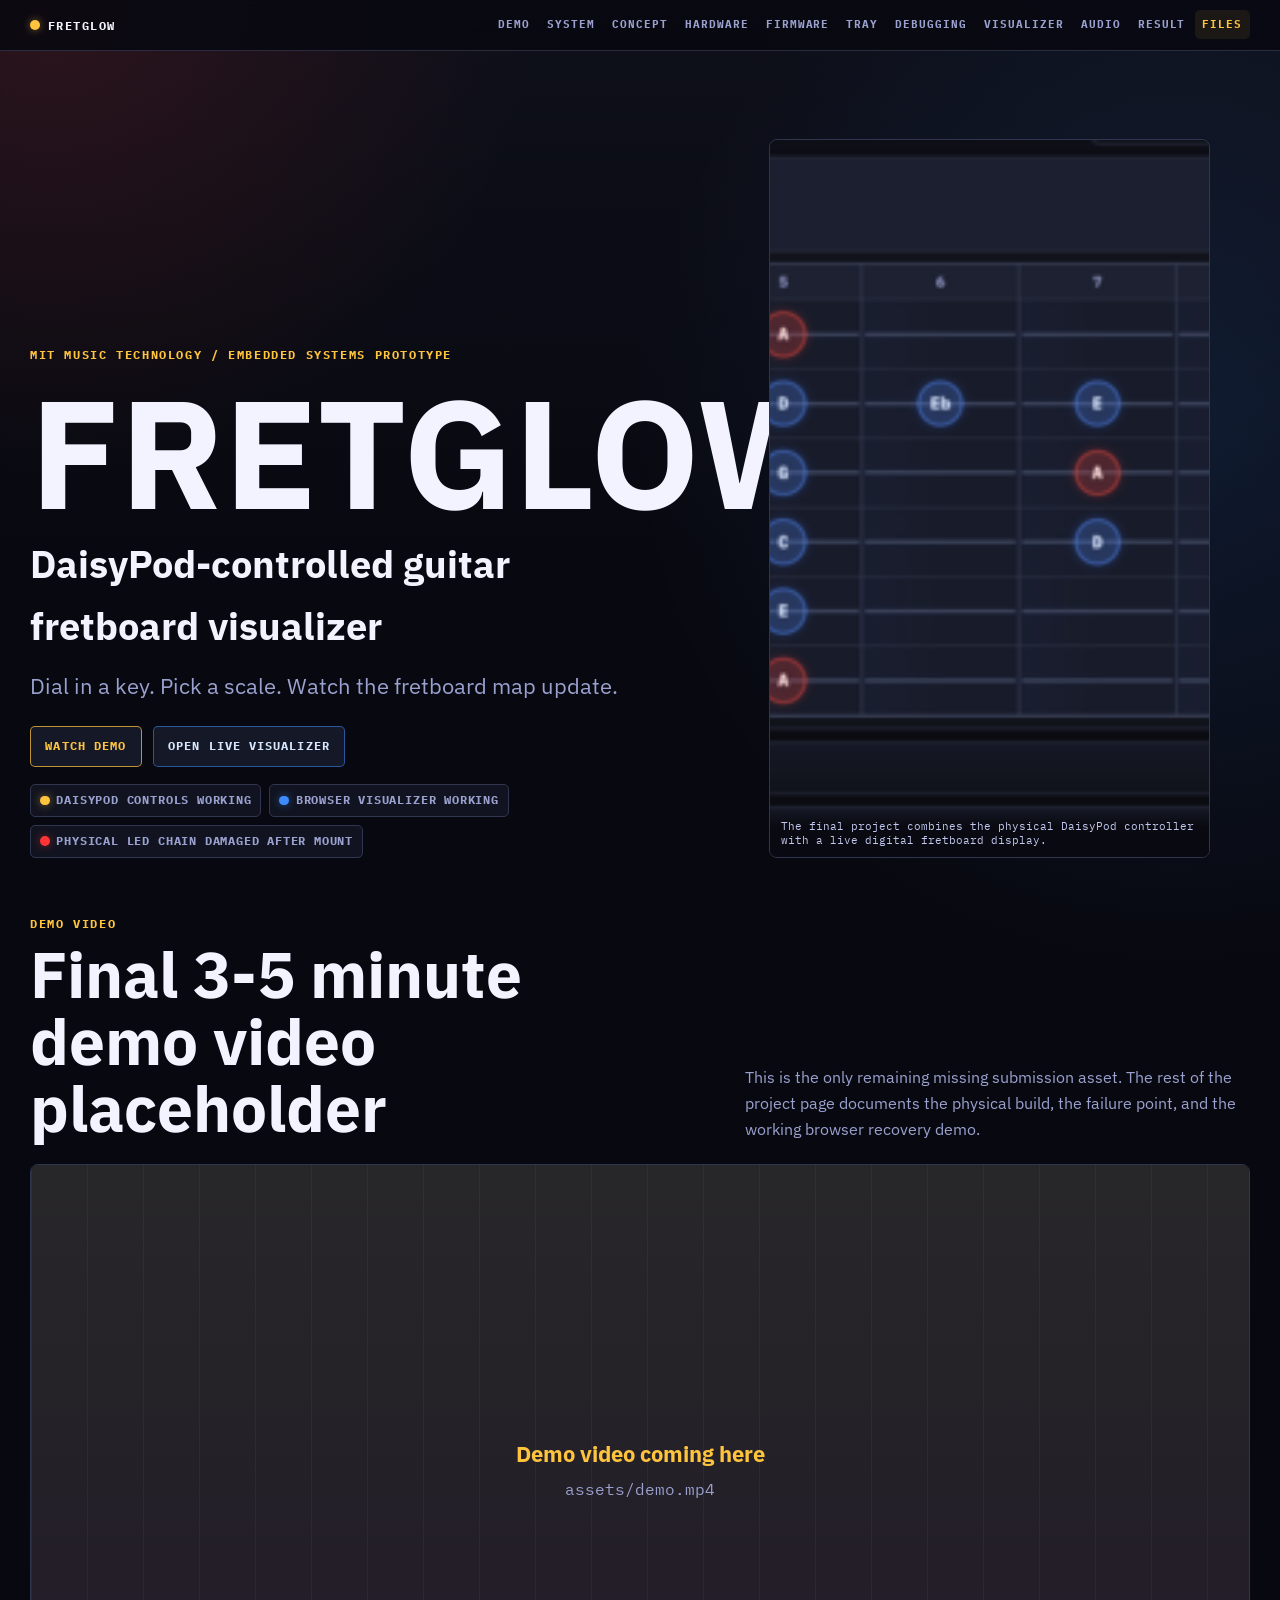
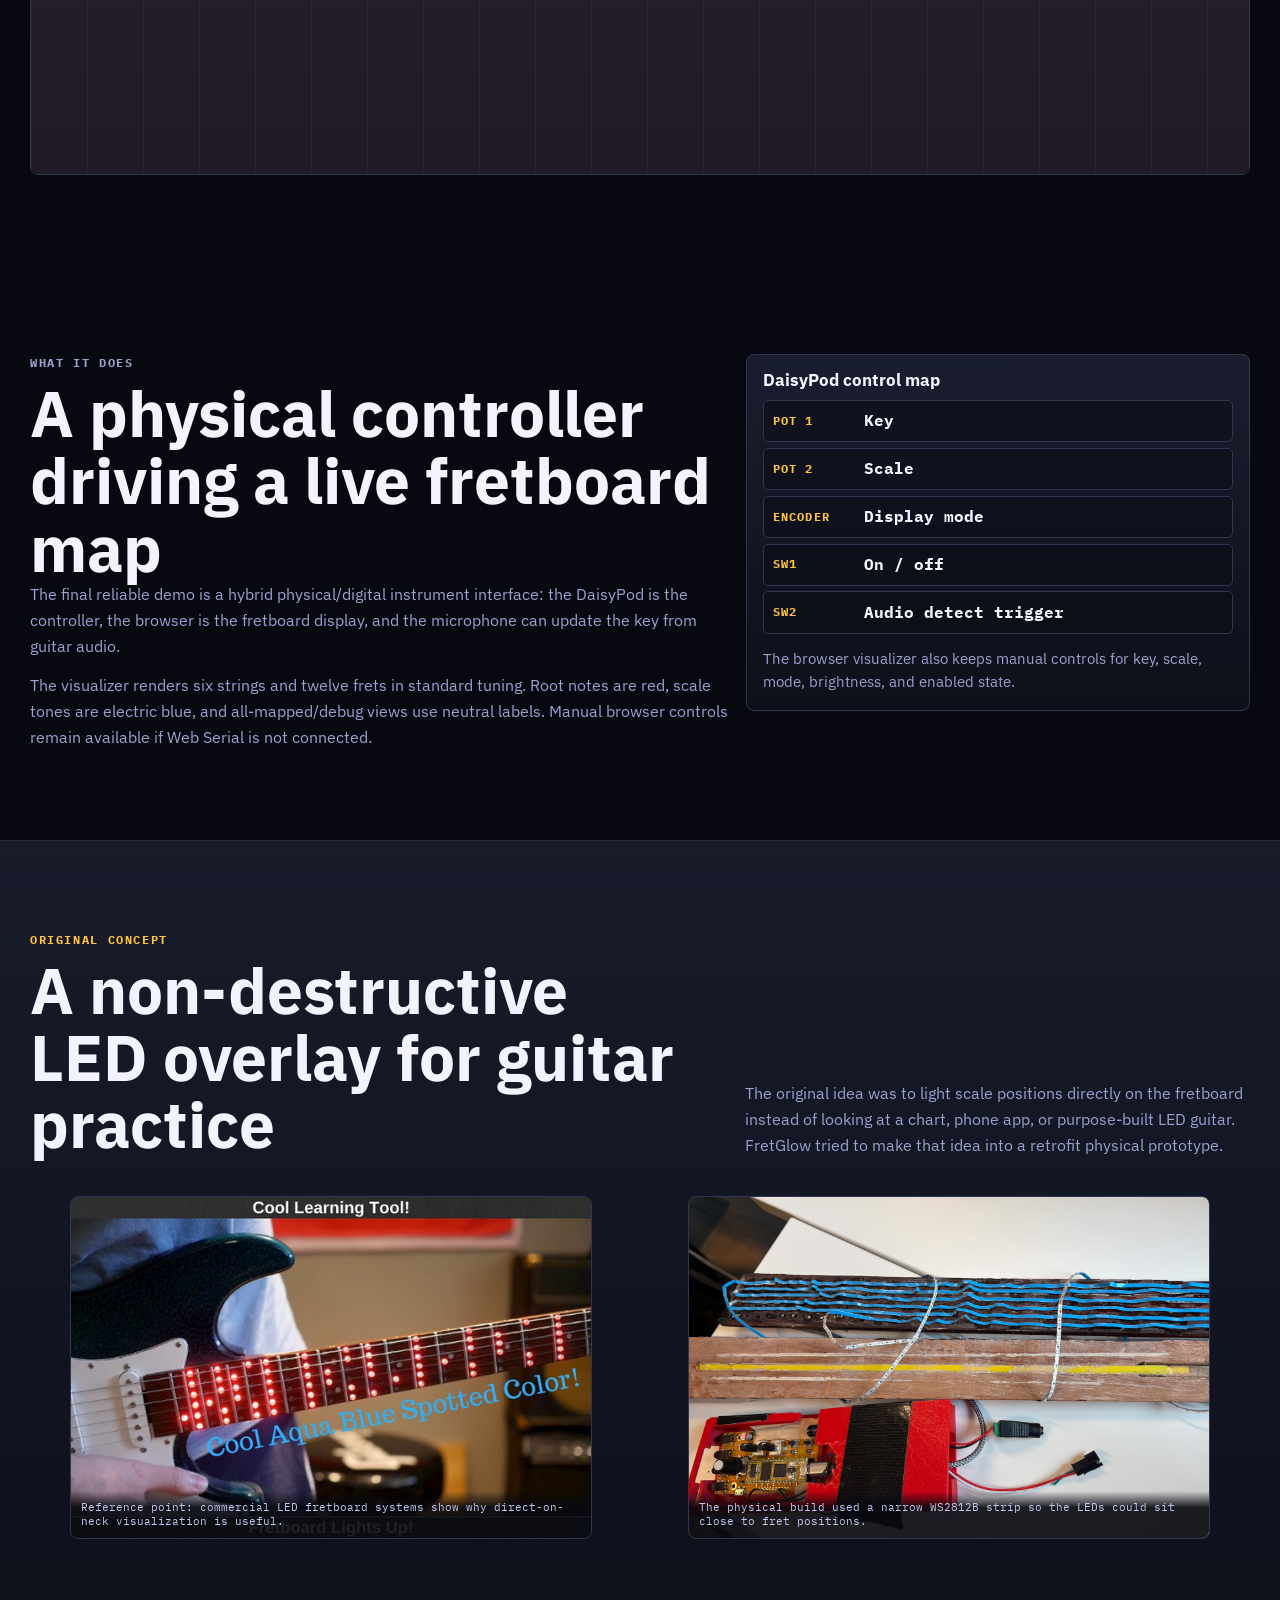
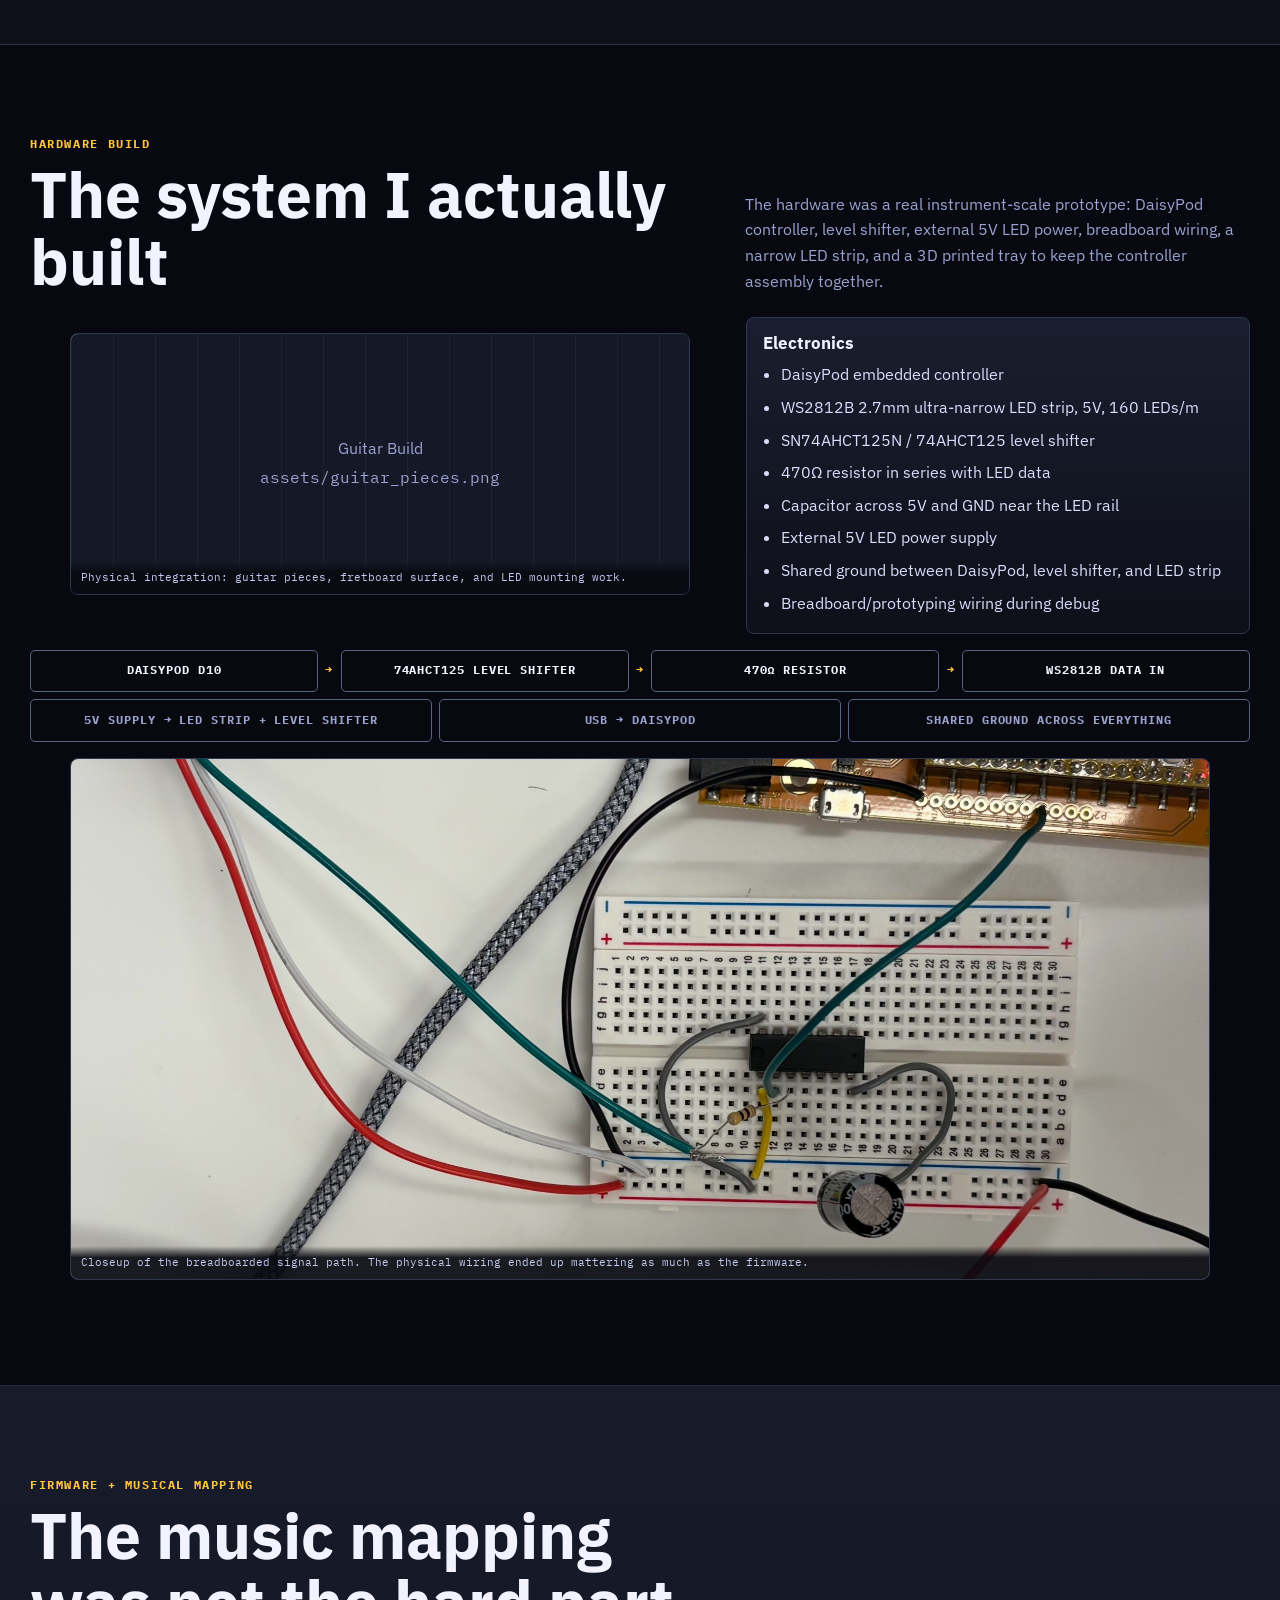
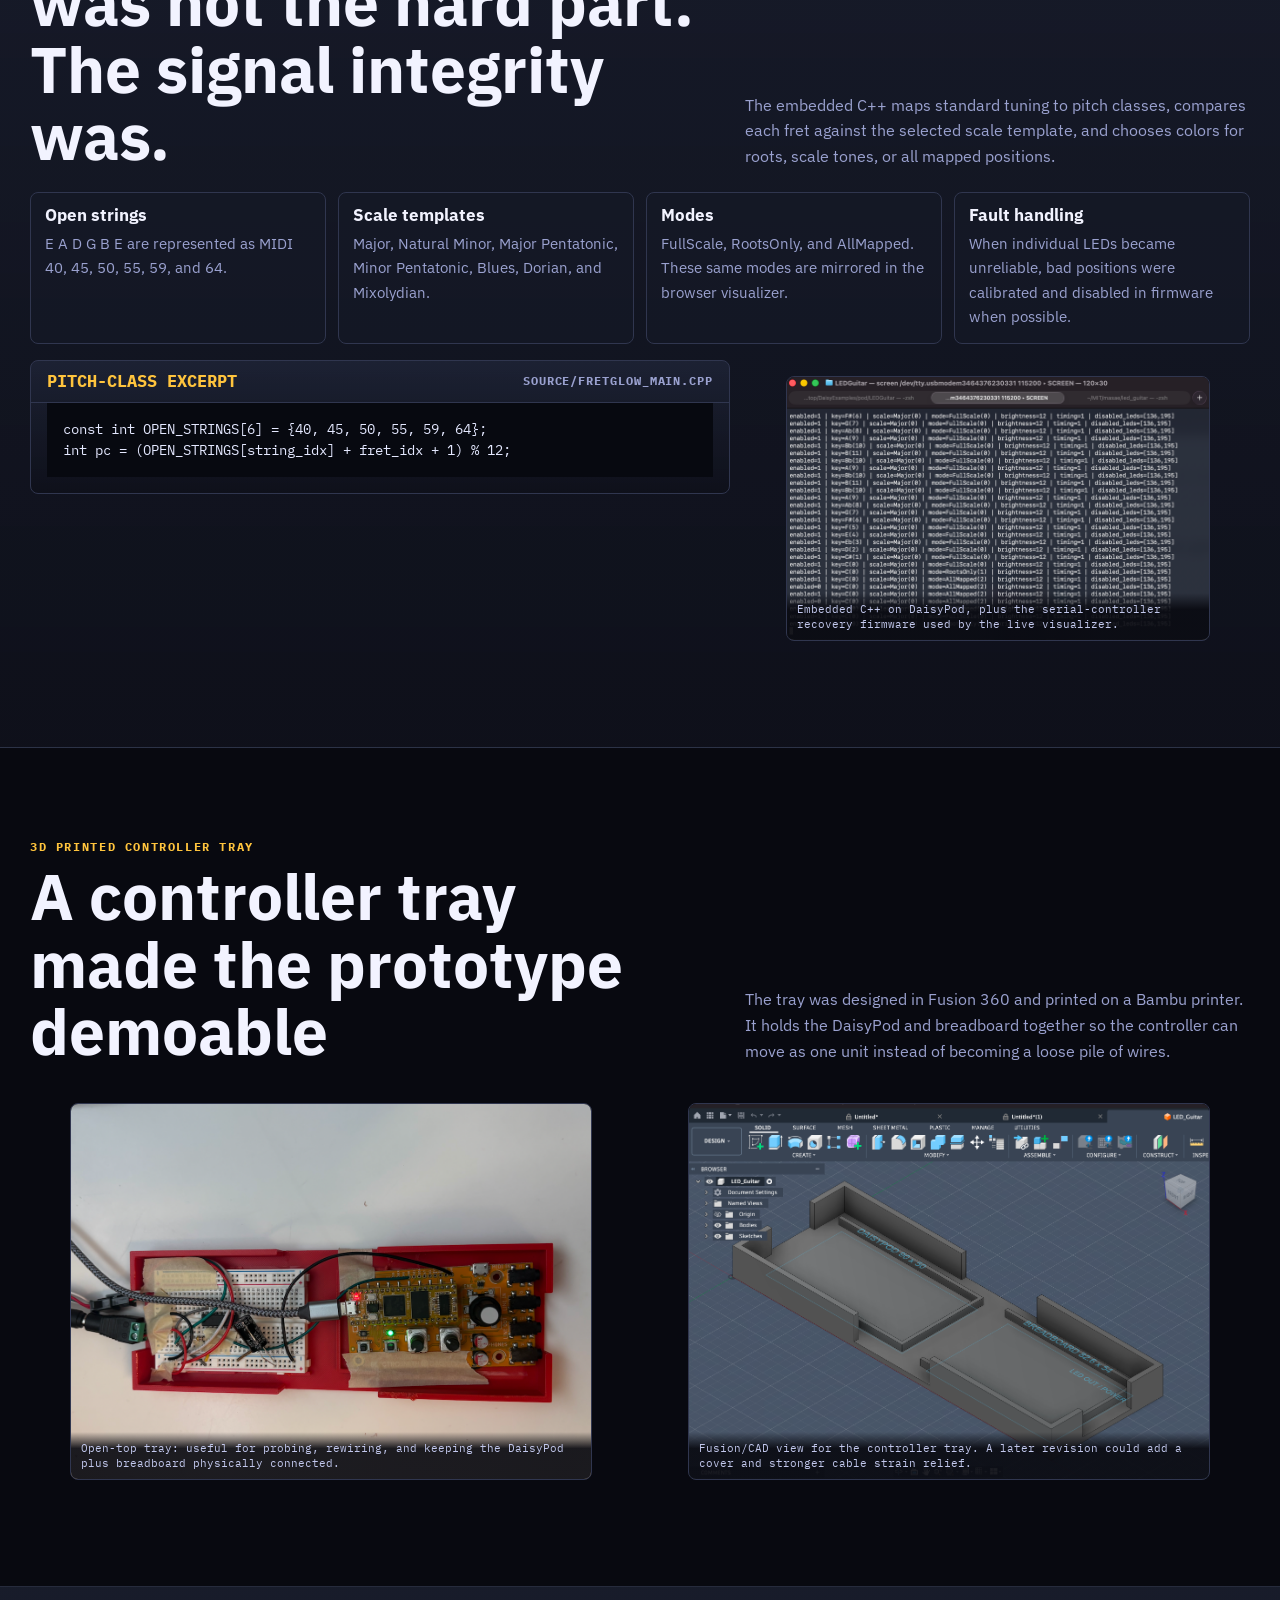
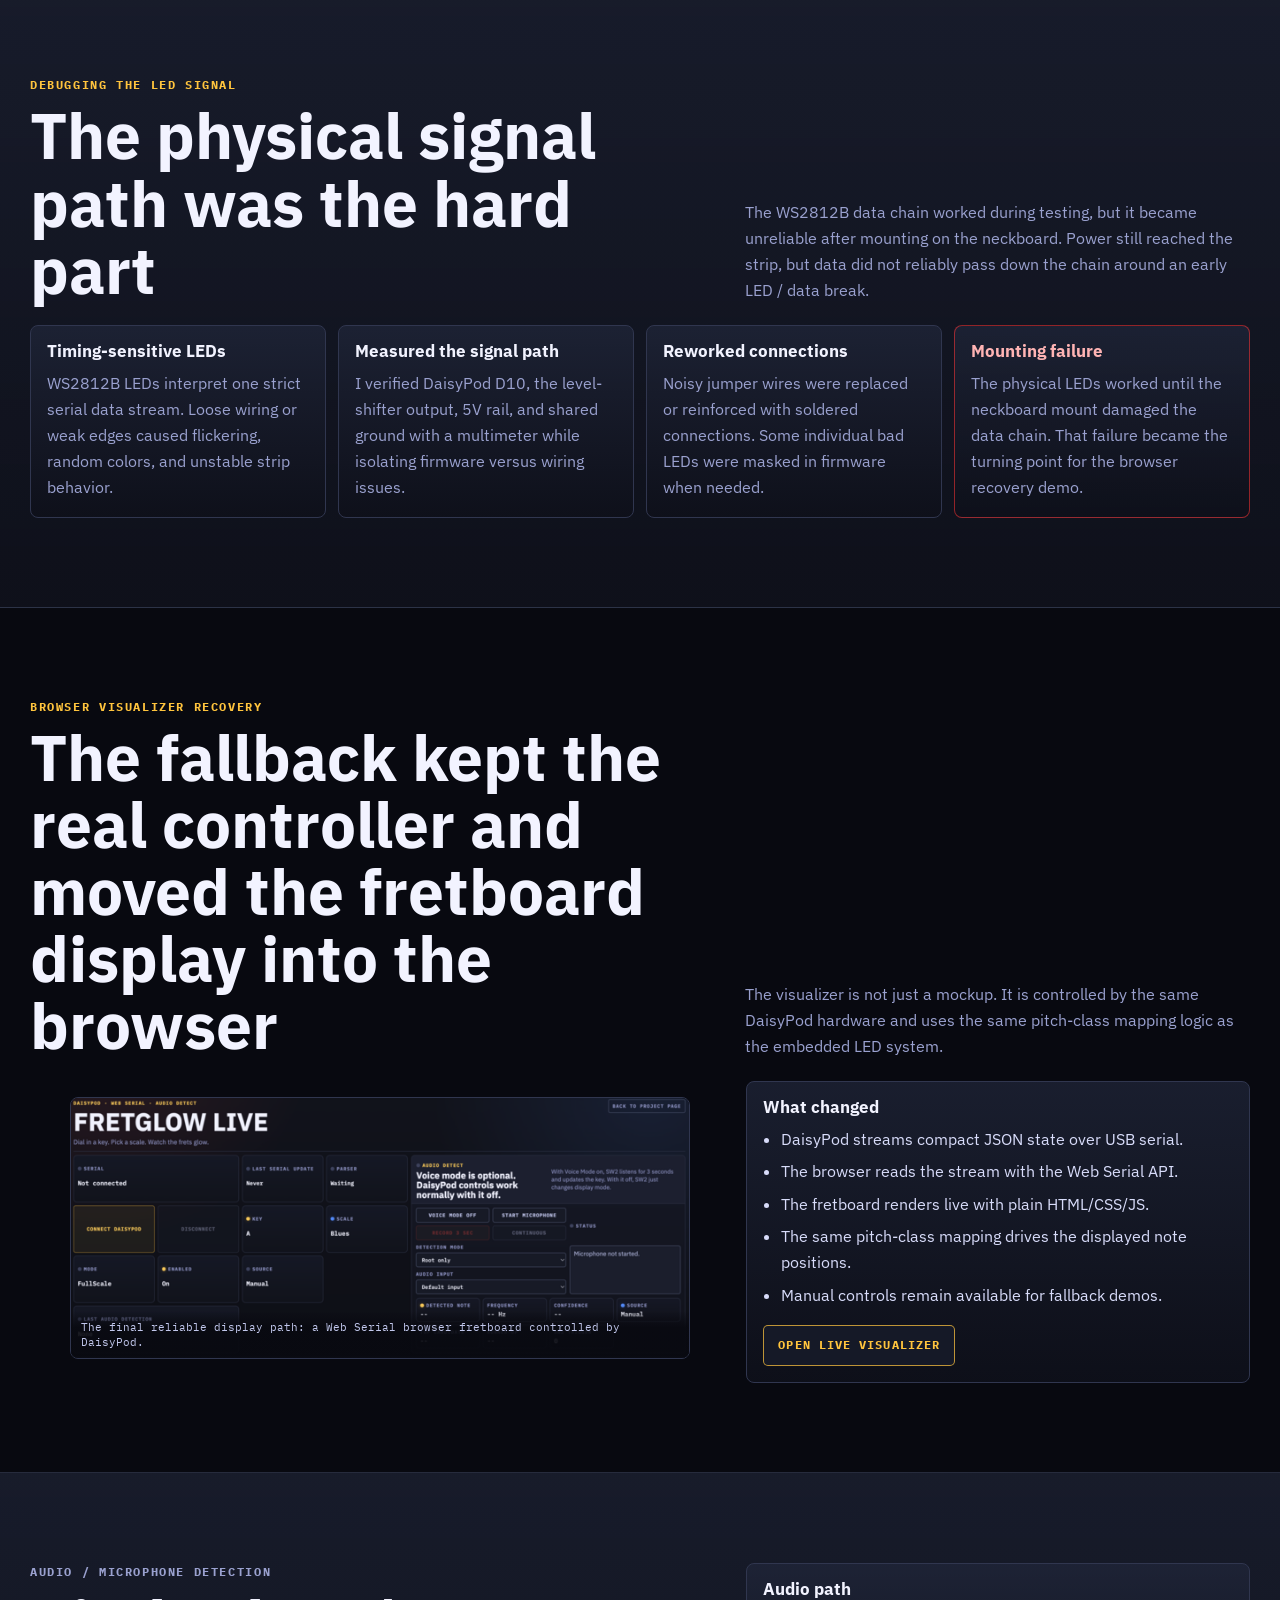
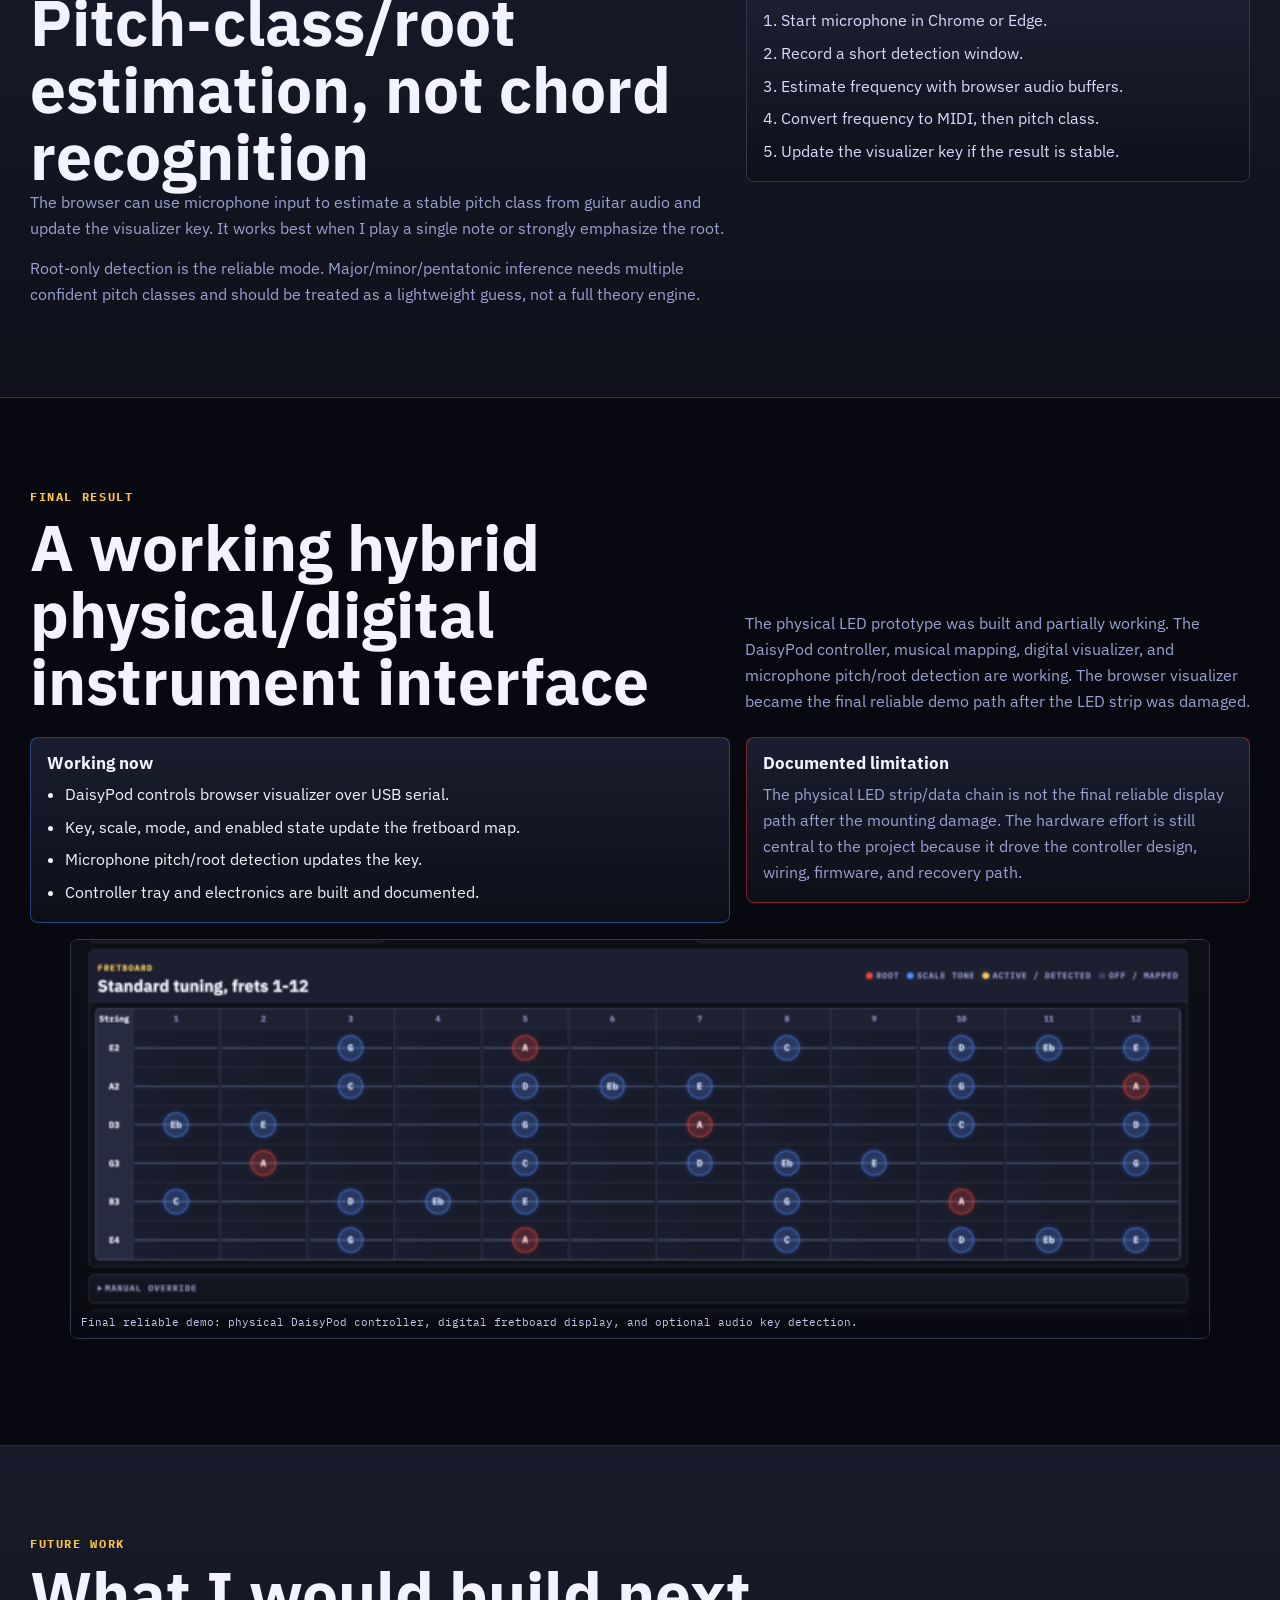
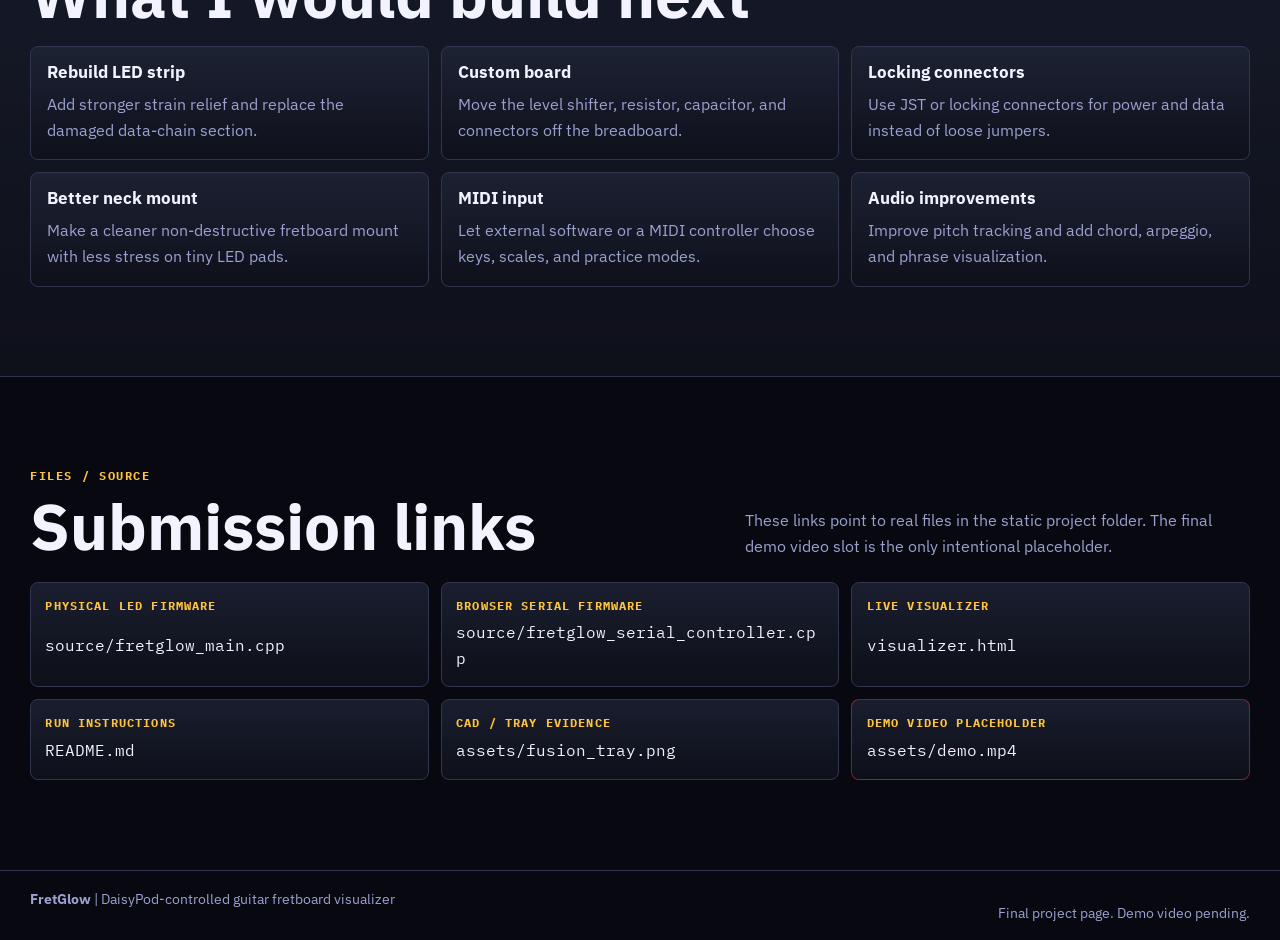
==== commit 5bd11f95: "Updated website" ====
--- a/index.html
+++ b/index.html
@@ -3,8 +3,8 @@
 <head>
   <meta charset="UTF-8">
   <meta name="viewport" content="width=device-width, initial-scale=1.0">
-  <meta name="description" content="FretGlow is a DaisyPod-controlled LED guitar fretboard visualizer for musical scales, keys, brightness, and display modes.">
-  <title>FretGlow | DaisyPod-Controlled LED Guitar Fretboard</title>
+  <meta name="description" content="FretGlow is a DaisyPod-controlled guitar fretboard visualizer that began as a physical WS2812B LED guitar prototype and finished as a Web Serial browser recovery demo.">
+  <title>FretGlow | DaisyPod-Controlled Guitar Fretboard Visualizer</title>
   <link rel="stylesheet" href="style.css">
 </head>
 <body>
@@ -18,15 +18,15 @@
       </a>
       <div class="nav-links">
         <a href="#demo">Demo</a>
-        <a href="#overview">What It Does</a>
-        <a href="#motivation">Motivation</a>
-        <a href="#architecture">Architecture</a>
+        <a href="#overview">System</a>
+        <a href="#concept">Concept</a>
         <a href="#hardware">Hardware</a>
         <a href="#firmware">Firmware</a>
         <a href="#tray">Tray</a>
         <a href="#debugging">Debugging</a>
-        <a href="#results">Result</a>
-        <a href="#future">Future</a>
+        <a href="#recovery">Visualizer</a>
+        <a href="#audio">Audio</a>
+        <a href="#result">Result</a>
         <a href="#files">Files</a>
       </div>
     </nav>
@@ -34,496 +34,361 @@
 
   <main id="top">
     <section class="hero" aria-labelledby="hero-title">
-      <div class="hero-media media-box media-box-hero">
-        <!-- Replace by adding your real hero photo at assets/hero_system.jpg. The placeholder will hide automatically. -->
-        <img class="media-img media-replaceable" src="assets/hero_system.jpg" alt="FretGlow LED guitar fretboard prototype with DaisyPod controller">
+      <div class="hero-copy">
+        <p class="eyebrow">MIT music technology / embedded systems prototype</p>
+        <h1 id="hero-title">FretGlow</h1>
+        <p class="hero-subtitle">DaisyPod-controlled guitar fretboard visualizer</p>
+        <p class="hero-summary">Dial in a key. Pick a scale. Watch the fretboard map update.</p>
+        <div class="hero-actions">
+          <a class="button button-primary" href="#demo">Watch demo</a>
+          <a class="button button-secondary" href="visualizer.html">Open live visualizer</a>
+        </div>
+        <div class="status-row" aria-label="Project status">
+          <span><i class="led led-gold"></i>DaisyPod controls working</span>
+          <span><i class="led led-blue"></i>Browser visualizer working</span>
+          <span><i class="led led-red"></i>Physical LED chain damaged after mount</span>
+        </div>
+      </div>
+
+      <figure class="media-box hero-media">
+        <img class="media-img media-replaceable" src="assets/fretglow_visual.png" alt="FretGlow guitar fretboard visualizer and prototype system">
         <div class="media-placeholder" aria-hidden="true">
           <span>Hero Image</span>
-          <code>assets/hero_system.jpg</code>
-        </div>
-      </div>
-      <div class="hero-content">
-        <p class="eyebrow">Yahir Hernandez</p>
-        <h1 id="hero-title">FretGlow: A DaisyPod-Controlled LED Guitar Fretboard</h1>
-        <p class="hero-summary">A DIY LED fretboard overlay that uses a DaisyPod to choose key, scale, brightness, and display mode while an LED strip lights up the notes on the guitar neck.</p>
-        <div class="hero-actions">
-          <a class="button button-primary" href="#demo">Watch demo</a>
-          <a class="button button-secondary" href="#architecture">View system design</a>
-        </div>
-        <p class="hero-caption">Final guitar, LED strip, DaisyPod, wiring, and red printed tray. Replace with <code>assets/hero_system.jpg</code>.</p>
-      </div>
-    </section>
-
-    <section class="section section-muted" id="demo" aria-labelledby="demo-title">
-      <div class="container">
-        <div class="section-heading">
-          <div>
-            <p class="eyebrow">Demo Video</p>
-            <h2 id="demo-title">The prototype changing musical views in real time</h2>
-          </div>
-          <p>The demo shows the LEDs on the fretboard and the DaisyPod controls changing the selected key and scale, and brightness.</p>
+          <code>assets/fretglow_visual.png</code>
+        </div>
+        <figcaption>The final project combines the physical DaisyPod controller with a live digital fretboard display.</figcaption>
+      </figure>
+    </section>
+
+    <section class="section section-tight" id="demo" aria-labelledby="demo-title">
+      <div class="container">
+        <div class="section-heading">
+          <div>
+            <p class="eyebrow">Demo video</p>
+            <h2 id="demo-title">Final 3-5 minute demo video placeholder</h2>
+          </div>
+          <p>This is the only remaining missing submission asset. The rest of the project page documents the physical build, the failure point, and the working browser recovery demo.</p>
         </div>
 
         <div class="video-shell">
-          <!-- Add your exported demo video at assets/demo.mp4. Optional poster image: assets/guitar_demo.jpg. -->
-          <video class="demo-video media-video" controls preload="metadata" poster="assets/guitar_demo.jpg">
+          <video class="demo-video media-video" controls preload="metadata">
             <source src="assets/demo.mp4" type="video/mp4">
             Your browser does not support the video tag.
           </video>
           <div class="video-placeholder" aria-hidden="true">
-            <span>Demo Video Placeholder</span>
+            <span>Demo video coming here</span>
             <code>assets/demo.mp4</code>
           </div>
         </div>
-        <p class="caption-note">Video caption: DaisyPod controls drive the fretboard LEDs live. Replace this placeholder with the final demo export at <code>assets/demo.mp4</code>.</p>
-
-        <figure class="media-box demo-still">
-          <!-- Replace by adding your still photo at assets/guitar_demo.jpg. -->
-          <img class="media-img media-replaceable" src="assets/guitar_demo.jpg" alt="FretGlow guitar fretboard demo still">
-          <div class="media-placeholder" aria-hidden="true">
-            <span>Demo Still</span>
-            <code>assets/guitar_demo.jpg</code>
-          </div>
-          <figcaption>Demo still: the guitar fretboard with root notes and scale tones lit in different colors.</figcaption>
-        </figure>
-
-        <article class="visualizer-callout">
-          <div>
-            <p class="eyebrow">Live Browser Visualizer</p>
-            <h3>DaisyPod-controlled fallback demo</h3>
-            <p>After the mounted LED strip became unreliable, the same DaisyPod control mapping was preserved as a browser-based live controller demo. The DaisyPod streams key, scale, mode, brightness, and enabled state over USB serial, and the page renders the matching fretboard map in real time.</p>
-          </div>
-          <a class="button button-primary" href="visualizer.html">Open visualizer</a>
-        </article>
       </div>
     </section>
 
     <section class="section" id="overview" aria-labelledby="overview-title">
-      <div class="container two-column">
+      <div class="container split">
         <div>
-          <p class="eyebrow">What It Does</p>
-          <h2 id="overview-title">A fretboard display that behaves like part of the instrument</h2><br>
-          <p>FretGlow mounts a WS2812B 2.7mm 160 LEDs/m strip along the guitar fretboard and uses the DaisyPod as a hand controller. The project is meant to be readable from the player's point of view: pick a key, pick a scale, and the matching fret positions light up on the guitar.</p>
-          <p>The current prototype is intentionally simple. It focuses on getting the musical mapping, embedded controls, and LED signal chain working together reliably enough as a DIY project but also enough to demo in class.</p>
-        </div>
-        <div class="feature-list" aria-label="FretGlow features">
-          <div class="feature-item">
-            <span class="feature-dot root"></span>
-            <p>Shows root notes and other scale tones with different colors so the tonal center stays visible.</p>
-          </div>
-          <div class="feature-item">
-            <span class="feature-dot key"></span>
-            <p>Maps selected keys and scales onto string and fret positions using chromatic note offsets.</p>
-          </div>
-          <div class="feature-item">
-            <span class="feature-dot mode"></span>
-            <p>Uses the DaisyPod controls for key, scale, brightness, LED on/off state, and display mode.</p>
-          </div>
-          <div class="feature-item">
-            <span class="feature-dot build"></span>
-            <p>Sends DaisyPod D10 data through an SN74AHCT125N level shifter before the LED strip.</p>
-          </div>
-        </div>
-      </div>
-    </section>
-
-    <section class="section section-muted" id="motivation" aria-labelledby="motivation-title">
-      <div class="container narrow">
-        <p class="eyebrow">Motivation</p>
-        <h2 id="motivation-title">Making theory visible while playing</h2><br>
-        <p>On guitar, a scale is not just a list of notes. It is a shape spread across strings, frets, hand position, and muscle memory. When practicing a new key, I wanted the information to live on the neck instead of on a chart next to the instrument.</p>
-        <p>The project came from that practical problem: can an embedded controller make the fretboard explain itself while I play? FretGlow is not meant to replace memorization or ear training but instead encourage it! 3</p>   </div>
-    </section>
-
-    <section class="section" id="architecture" aria-labelledby="architecture-title">
-      <div class="container">
-        <div class="section-heading">
-          <div>
-            <p class="eyebrow">System Architecture</p>
-            <h2 id="architecture-title">The signal path from DaisyPod to LEDs</h2>
-          </div>
-          <p>The hardware chain is small but picky. DaisyPod D10 produces the LED data signal, the SN74AHCT125N shifts it from 3.3V to 5V logic, and the WS2812B strip receives one timing-sensitive data stream. The LEDs use a separate 5V supply, but all grounds are tied together.</p>
-        </div>
-
-        <div class="diagram-flow" aria-label="System block diagram">
-          <div class="diagram-box">
-            <h3>DaisyPod</h3>
-            <p>Pot 1: Key<br>Pot 2: Scale<br>Encoder: Brightness<br>Button 1: On / Off<br>Button 2: Mode</p>
-          </div>
-
-          <div class="diagram-arrow" aria-hidden="true">↓<span>D10 data</span></div>
-
-          <div class="diagram-box">
-            <h3>SN74AHCT125 Level Shifter</h3>
-            <p>Converts DaisyPod 3.3V logic to 5V LED data.</p>
-          </div>
-
-          <div class="diagram-arrow" aria-hidden="true">↓<span>through 470&Omega; resistor</span></div>
-
-          <div class="diagram-box">
-            <h3>WS2812B LED Strip</h3>
-            <p>5V addressable LED strip, 2.7mm package, 160 LEDs/m.</p>
-          </div>
-
-          <div class="diagram-arrow" aria-hidden="true">↓</div>
-
-          <div class="diagram-box">
-            <h3>Guitar Fretboard Visualization</h3>
-            <p>Root notes and scale tones displayed directly on the instrument.</p>
-          </div>
-
-          <div class="diagram-power">
-            <div class="diagram-box small">
-              <h3>5V Power Supply</h3>
-              <p>Powers LED strip and level shifter.</p>
-            </div>
-            <div class="diagram-box small">
-              <h3>USB Power</h3>
-              <p>Powers DaisyPod.</p>
-            </div>
-            <div class="diagram-box small">
-              <h3>Shared Ground</h3>
-              <p>DaisyPod, level shifter, and LED strip share ground.</p>
-            </div>
-          </div>
-        </div>
-
-        <div class="architecture-grid">
+          <p class="eyebrow">What it does</p>
+          <h2 id="overview-title">A physical controller driving a live fretboard map</h2>
+          <p>The final reliable demo is a hybrid physical/digital instrument interface: the DaisyPod is the controller, the browser is the fretboard display, and the microphone can update the key from guitar audio.</p>
+          <p>The visualizer renders six strings and twelve frets in standard tuning. Root notes are red, scale tones are electric blue, and all-mapped/debug views use neutral labels. Manual browser controls remain available if Web Serial is not connected.</p>
+        </div>
+
+        <div class="control-card">
+          <h3>DaisyPod control map</h3>
+          <dl class="control-table">
+            <div><dt>Pot 1</dt><dd>Key</dd></div>
+            <div><dt>Pot 2</dt><dd>Scale</dd></div>
+            <div><dt>Encoder</dt><dd>Display mode</dd></div>
+            <div><dt>SW1</dt><dd>On / off</dd></div>
+            <div><dt>SW2</dt><dd>Audio detect trigger</dd></div>
+          </dl>
+          <p class="note">The browser visualizer also keeps manual controls for key, scale, mode, brightness, and enabled state.</p>
+        </div>
+      </div>
+    </section>
+
+    <section class="section section-muted" id="concept" aria-labelledby="concept-title">
+      <div class="container">
+        <div class="section-heading">
+          <div>
+            <p class="eyebrow">Original concept</p>
+            <h2 id="concept-title">A non-destructive LED overlay for guitar practice</h2>
+          </div>
+          <p>The original idea was to light scale positions directly on the fretboard instead of looking at a chart, phone app, or purpose-built LED guitar. FretGlow tried to make that idea into a retrofit physical prototype.</p>
+        </div>
+
+        <div class="media-grid two">
+          <figure class="media-box">
+            <img class="media-img media-replaceable" src="assets/fretlight_original_inspo.png" alt="Existing LED guitar inspiration used as a reference for FretGlow">
+            <div class="media-placeholder" aria-hidden="true"><span>Inspiration</span><code>assets/fretlight_original_inspo.png</code></div>
+            <figcaption>Reference point: commercial LED fretboard systems show why direct-on-neck visualization is useful.</figcaption>
+          </figure>
+          <figure class="media-box">
+            <img class="media-img media-replaceable" src="assets/led_lights.png" alt="Narrow WS2812B LED strip used for the FretGlow prototype">
+            <div class="media-placeholder" aria-hidden="true"><span>LED Materials</span><code>assets/led_lights.png</code></div>
+            <figcaption>The physical build used a narrow WS2812B strip so the LEDs could sit close to fret positions.</figcaption>
+          </figure>
+        </div>
+      </div>
+    </section>
+
+    <section class="section" id="hardware" aria-labelledby="hardware-title">
+      <div class="container">
+        <div class="section-heading">
+          <div>
+            <p class="eyebrow">Hardware build</p>
+            <h2 id="hardware-title">The system I actually built</h2>
+          </div>
+          <p>The hardware was a real instrument-scale prototype: DaisyPod controller, level shifter, external 5V LED power, breadboard wiring, a narrow LED strip, and a 3D printed tray to keep the controller assembly together.</p>
+        </div>
+
+        <div class="hardware-layout">
+          <figure class="media-box">
+            <img class="media-img media-replaceable" src="assets/guitar_pieces.png" alt="Guitar pieces and fretboard parts during FretGlow physical build">
+            <div class="media-placeholder" aria-hidden="true"><span>Guitar Build</span><code>assets/guitar_pieces.png</code></div>
+            <figcaption>Physical integration: guitar pieces, fretboard surface, and LED mounting work.</figcaption>
+          </figure>
+
           <article class="spec-card">
-            <h3>Actual wiring notes</h3>
-            <ul class="check-list">
-              <li>DaisyPod D10 connects to SN74AHCT125N pin 2.</li>
-              <li>SN74AHCT125N pin 3 drives the LED data line through a 470&Omega; resistor.</li>
-              <li>LED red wire connects to external +5V power.</li>
-              <li>LED white wire connects to ground.</li>
-              <li>DaisyPod ground, level shifter ground, and LED ground are shared.</li>
-              <li>A 1000&micro;F capacitor sits across the LED power rails.</li>
-            </ul>
-          </article>
-
-          <div class="flow-card" aria-label="Signal flow">
-            <div class="flow-step">
-              <span>1</span>
-              <div>
-                <h3>Control state</h3>
-                <p>The DaisyPod reads the knobs, buttons, and encoder, then updates key, scale, brightness, and display mode in firmware.</p>
-              </div>
-            </div>
-            <div class="flow-step">
-              <span>2</span>
-              <div>
-                <h3>Logic level</h3>
-                <p>D10 data enters the SN74AHCT125N so the LED strip sees a cleaner 5V-compatible signal instead of the DaisyPod's 3.3V output.</p>
-              </div>
-            </div>
-            <div class="flow-step">
-              <span>3</span>
-              <div>
-                <h3>Data protection</h3>
-                <p>A 470&Omega; resistor sits in series with the data line near the LED input to calm the edge going into the first pixel.</p>
-              </div>
-            </div>
-            <div class="flow-step">
-              <span>4</span>
-              <div>
-                <h3>Power</h3>
-                <p>The external 5V supply powers the LEDs, with a 1000&micro;F capacitor across 5V and GND and a shared ground for every board.</p>
-              </div>
-            </div>
-          </div>
-        </div>
-      </div>
-    </section>
-
-    <section class="section section-muted" id="hardware" aria-labelledby="hardware-title">
-      <div class="container">
-        <div class="section-heading">
-          <div>
-            <p class="eyebrow">Hardware Build</p>
-            <h2 id="hardware-title">A small circuit that had to be wired carefully</h2>
-          </div>
-          <p>The circuit started on a breadboard so I could test quickly, but the LED strip made the weak points obvious. The final wiring worked better after shortening noisy connections, checking rails with a multimeter, and soldering fixes where the breadboard was not stable enough.</p>
-        </div>
-
-        <div class="hardware-grid">
-          <div class="component-panel">
-            <h3>Build notes and parts</h3>
+            <h3>Electronics</h3>
             <ul class="check-list">
               <li>DaisyPod embedded controller</li>
-              <li>WS2812B 2.7mm 160 LEDs/m addressable RGB strip</li>
-              <li>SN74AHCT125N level shifter</li>
-              <li>External 5V power supply</li>
-              <li>Breadboard or prototyping board</li>
-              <li>1000&micro;F capacitor across 5V and GND</li>
-              <li>470&Omega; resistor in series with the LED data line</li>
-              <li>Shared ground between DaisyPod, level shifter, and LEDs</li>
-              <li>3D printed controller tray</li>
+              <li>WS2812B 2.7mm ultra-narrow LED strip, 5V, 160 LEDs/m</li>
+              <li>SN74AHCT125N / 74AHCT125 level shifter</li>
+              <li>470&Omega; resistor in series with LED data</li>
+              <li>Capacitor across 5V and GND near the LED rail</li>
+              <li>External 5V LED power supply</li>
+              <li>Shared ground between DaisyPod, level shifter, and LED strip</li>
+              <li>Breadboard/prototyping wiring during debug</li>
             </ul>
-          </div>
-
-          <figure class="media-box">
-            <!-- Replace by adding your wiring closeup photo at assets/wiring_closeup.jpg. -->
-            <img class="media-img media-replaceable" src="assets/wiring_closeup.jpg" alt="Closeup of FretGlow breadboard wiring and level shifter circuit">
-            <div class="media-placeholder" aria-hidden="true">
-              <span>Wiring Closeup</span>
-              <code>assets/wiring_closeup.jpg</code>
-            </div>
-            <figcaption>Wiring closeup: breadboarded SN74AHCT125N level shifter, D10 data path, 470&Omega; data resistor, 1000&micro;F capacitor, and 5V LED power wiring.</figcaption>
-          </figure>
-        </div>
-
-        <figure class="media-box media-contain build-photo">
-          <!-- Build/process photo: replace or crop assets/guitar_pieces.png if you want a tighter view. -->
-          <img class="media-img media-replaceable" src="assets/guitar_pieces.png" alt="Guitar body, fretboard pieces, and LED mounting parts during the FretGlow build">
-          <div class="media-placeholder" aria-hidden="true">
-            <span>Guitar Build Pieces</span>
-            <code>assets/guitar_pieces.png</code>
-          </div>
-          <figcaption>Build process: the guitar body, fretboard pieces, routed LED channel, and hardware layout during integration. This photo makes the project feel like a real physical build rather than only an electronics demo.</figcaption>
+          </article>
+        </div>
+
+        <div class="diagram-flow" aria-label="FretGlow wiring block diagram">
+          <div class="diagram-box">DaisyPod D10</div>
+          <div class="diagram-arrow">→</div>
+          <div class="diagram-box">74AHCT125 level shifter</div>
+          <div class="diagram-arrow">→</div>
+          <div class="diagram-box">470&Omega; resistor</div>
+          <div class="diagram-arrow">→</div>
+          <div class="diagram-box">WS2812B data in</div>
+          <div class="diagram-rail">
+            <span>5V supply → LED strip + level shifter</span>
+            <span>USB → DaisyPod</span>
+            <span>Shared ground across everything</span>
+          </div>
+        </div>
+
+        <figure class="media-box wide-media">
+          <img class="media-img media-replaceable" src="assets/wiring_closeup.jpg" alt="Closeup of FretGlow breadboard wiring, level shifter, and LED signal path">
+          <div class="media-placeholder" aria-hidden="true"><span>Wiring Closeup</span><code>assets/wiring_closeup.jpg</code></div>
+          <figcaption>Closeup of the breadboarded signal path. The physical wiring ended up mattering as much as the firmware.</figcaption>
         </figure>
-
-        <div class="note-grid">
-          <article class="note-card">
-            <h3>Data line</h3>
-            <p>DaisyPod D10 carries the WS2812B data signal. It goes into the SN74AHCT125N first, then through a 470&Omega; resistor before reaching the first LED's data input.</p>
-          </article>
-          <article class="note-card">
-            <h3>Power conditioning</h3>
-            <p>The LED strip is powered by an external 5V supply. A 1000&micro;F capacitor sits across 5V and GND to smooth the larger current changes that happen when many LEDs update.</p>
-          </article>
-          <article class="note-card">
-            <h3>Common ground</h3>
-            <p>The DaisyPod, level shifter, LED strip, and external supply all share ground. When this reference was missing or loose, the strip produced unstable colors even when the firmware looked correct.</p>
-          </article>
-        </div>
-      </div>
-    </section>
-
-    <section class="section" id="firmware" aria-labelledby="firmware-title">
-      <div class="container">
-        <div class="section-heading">
-          <div>
-            <p class="eyebrow">Firmware and Musical Mapping</p>
-            <h2 id="firmware-title">Turning a selected scale into fret positions</h2>
-          </div>
-          <p>The firmware is embedded C++ on the DaisyPod. It keeps a small musical state machine, maps strings and frets to pitch classes, and writes RGB values to the LED strip using WS2812B-compatible data timing.</p>
+      </div>
+    </section>
+
+    <section class="section section-muted" id="firmware" aria-labelledby="firmware-title">
+      <div class="container">
+        <div class="section-heading">
+          <div>
+            <p class="eyebrow">Firmware + musical mapping</p>
+            <h2 id="firmware-title">The music mapping was not the hard part. The signal integrity was.</h2>
+          </div>
+          <p>The embedded C++ maps standard tuning to pitch classes, compares each fret against the selected scale template, and chooses colors for roots, scale tones, or all mapped positions.</p>
         </div>
 
         <div class="logic-grid">
           <article>
-            <h3>Control mapping</h3>
-            <p>One DaisyPod knob selects the key, another selects the scale, and the encoder or main knob adjusts brightness. One button toggles the LEDs on and off; another changes display mode.</p>
+            <h3>Open strings</h3>
+            <p>E A D G B E are represented as MIDI 40, 45, 50, 55, 59, and 64.</p>
           </article>
           <article>
-            <h3>Scales and modes</h3>
-            <p>The firmware supports Major, natural minor, major pentatonic, minor pentatonic, blues, Dorian, and Mixolydian. Display modes are full scale, roots only, and all mapped frets test.</p>
+            <h3>Scale templates</h3>
+            <p>Major, Natural Minor, Major Pentatonic, Minor Pentatonic, Blues, Dorian, and Mixolydian.</p>
           </article>
           <article>
-            <h3>Fretboard mapping</h3>
-            <p>Each string starts from its open note in standard tuning. The code maps 6 strings across 54 LEDs per row and uses measured fret-center positions for the first 12 frets.</p>
-          </article>
-          <article>
-            <h3>LED timing</h3>
-            <p>The WS2812B driver sends GRB bytes with direct GPIO writes and a DWT cycle counter. Timing presets made it possible to compare stable cyan-ish and magenta-ish behavior during debugging.</p>
+            <h3>Modes</h3>
+            <p>FullScale, RootsOnly, and AllMapped. These same modes are mirrored in the browser visualizer.</p>
           </article>
           <article>
             <h3>Fault handling</h3>
-            <p>The physical strip has 640 LEDs, but the guitar map uses the first 324. Two calibrated bad pixels, indices 136 and 195, are forced off before every frame.</p>
-          </article>
-        </div>
-
-        <div class="code-panel" aria-labelledby="snippet-title">
-          <div class="code-header">
-            <h3 id="snippet-title">Firmware excerpt</h3>
-            <span>Embedded C++ on DaisyPod</span>
-          </div>
-          <!-- Short excerpt from source/fretglow_main.cpp. Keep the full source linked in the Files / Source section. -->
-          <pre><code><span class="token comment">// Hardware path: DaisyPod D10 -> SN74AHCT125N -> 470R -> WS2812B DIN.</span>
-<span class="token keyword">static</span> <span class="token keyword">constexpr</span> Pin LED_DATA_PIN = D10;
-<span class="token keyword">const</span> <span class="token type">int</span> BAD_LEDS[] = { <span class="token number">136</span>, <span class="token number">195</span> };
-
-<span class="token comment">// 160 LEDs/m = 6.25mm pitch, based on measured fret centers.</span>
-<span class="token keyword">const</span> <span class="token type">int</span> FRET_LED[FRETS] = {
-  <span class="token number">3</span>, <span class="token number">8</span>, <span class="token number">13</span>, <span class="token number">17</span>, <span class="token number">22</span>, <span class="token number">26</span>,
-  <span class="token number">29</span>, <span class="token number">33</span>, <span class="token number">36</span>, <span class="token number">39</span>, <span class="token number">42</span>, <span class="token number">48</span>
-};
-
-<span class="token keyword">static</span> <span class="token type">void</span> draw_scale_map()
-{
-  clear_leds();
-
-  <span class="token keyword">if</span>(!strip_enabled)
-    <span class="token keyword">return</span>;
-
-  <span class="token keyword">for</span>(<span class="token type">int</span> s = <span class="token number">0</span>; s &lt; STRINGS; s++)
-  {
-    <span class="token keyword">for</span>(<span class="token type">int</span> f = <span class="token number">0</span>; f &lt; FRETS; f++)
-    {
-      <span class="token type">int</span> pc = pitch_class_for_position(s, f);
-      <span class="token type">int</span> idx = led_index_for_position(s, f);
-
-      <span class="token keyword">if</span>(mode == <span class="token number">2</span>)
-        set_rgb(idx, brightness, brightness, brightness);
-      <span class="token keyword">else if</span>(pc == current_key)
-        set_rgb(idx, brightness, <span class="token number">0</span>, <span class="token number">0</span>);
-      <span class="token keyword">else if</span>(mode == <span class="token number">0</span> &amp;&amp; in_scale(pc, current_key, current_scale))
-        set_rgb(idx, <span class="token number">0</span>, brightness / <span class="token number">3</span>, brightness);
-    }
-  }
-}</code></pre>
-        </div>
-
-        <figure class="media-box media-contain code-screenshot">
-          <!-- Screenshot from serial/code debugging session. Replace with a tighter crop if needed. -->
-          <img class="media-img media-replaceable" src="assets/guitar_code.png" alt="Terminal screenshot showing FretGlow DaisyPod firmware state logs">
-          <div class="media-placeholder" aria-hidden="true">
-            <span>Firmware / Serial Log Screenshot</span>
-            <code>assets/guitar_code.png</code>
-          </div>
-          <figcaption>Firmware evidence: USB serial logging prints key, scale, mode, brightness, timing preset, and the disabled LED indices while the DaisyPod controls are being tested.</figcaption>
+            <p>When individual LEDs became unreliable, bad positions were calibrated and disabled in firmware when possible.</p>
+          </article>
+        </div>
+
+        <div class="code-layout">
+          <div class="code-panel">
+            <div class="code-header">
+              <h3>Pitch-class excerpt</h3>
+              <a href="source/fretglow_main.cpp">source/fretglow_main.cpp</a>
+            </div>
+            <pre><code>const int OPEN_STRINGS[6] = {40, 45, 50, 55, 59, 64};
+int pc = (OPEN_STRINGS[string_idx] + fret_idx + 1) % 12;</code></pre>
+          </div>
+
+          <figure class="media-box">
+            <img class="media-img media-replaceable" src="assets/guitar_code.png" alt="FretGlow firmware and serial controller code on screen">
+            <div class="media-placeholder" aria-hidden="true"><span>Firmware</span><code>assets/guitar_code.png</code></div>
+            <figcaption>Embedded C++ on DaisyPod, plus the serial-controller recovery firmware used by the live visualizer.</figcaption>
+          </figure>
+        </div>
+      </div>
+    </section>
+
+    <section class="section" id="tray" aria-labelledby="tray-title">
+      <div class="container">
+        <div class="section-heading">
+          <div>
+            <p class="eyebrow">3D printed controller tray</p>
+            <h2 id="tray-title">A controller tray made the prototype demoable</h2>
+          </div>
+          <p>The tray was designed in Fusion 360 and printed on a Bambu printer. It holds the DaisyPod and breadboard together so the controller can move as one unit instead of becoming a loose pile of wires.</p>
+        </div>
+
+        <div class="media-grid two">
+          <figure class="media-box">
+            <img class="media-img media-replaceable" src="assets/controller_tray.png" alt="Red 3D printed tray holding DaisyPod and breadboard">
+            <div class="media-placeholder" aria-hidden="true"><span>Controller Tray</span><code>assets/controller_tray.png</code></div>
+            <figcaption>Open-top tray: useful for probing, rewiring, and keeping the DaisyPod plus breadboard physically connected.</figcaption>
+          </figure>
+          <figure class="media-box">
+            <img class="media-img media-replaceable" src="assets/fusion_tray.png" alt="Fusion 360 model or slicer view of the FretGlow controller tray">
+            <div class="media-placeholder" aria-hidden="true"><span>CAD</span><code>assets/fusion_tray.png</code></div>
+            <figcaption>Fusion/CAD view for the controller tray. A later revision could add a cover and stronger cable strain relief.</figcaption>
+          </figure>
+        </div>
+      </div>
+    </section>
+
+    <section class="section section-muted" id="debugging" aria-labelledby="debugging-title">
+      <div class="container">
+        <div class="section-heading">
+          <div>
+            <p class="eyebrow">Debugging the LED signal</p>
+            <h2 id="debugging-title">The physical signal path was the hard part</h2>
+          </div>
+          <p>The WS2812B data chain worked during testing, but it became unreliable after mounting on the neckboard. Power still reached the strip, but data did not reliably pass down the chain around an early LED / data break.</p>
+        </div>
+
+        <div class="debug-grid">
+          <article class="debug-card">
+            <h3>Timing-sensitive LEDs</h3>
+            <p>WS2812B LEDs interpret one strict serial data stream. Loose wiring or weak edges caused flickering, random colors, and unstable strip behavior.</p>
+          </article>
+          <article class="debug-card">
+            <h3>Measured the signal path</h3>
+            <p>I verified DaisyPod D10, the level-shifter output, 5V rail, and shared ground with a multimeter while isolating firmware versus wiring issues.</p>
+          </article>
+          <article class="debug-card">
+            <h3>Reworked connections</h3>
+            <p>Noisy jumper wires were replaced or reinforced with soldered connections. Some individual bad LEDs were masked in firmware when needed.</p>
+          </article>
+          <article class="debug-card fault">
+            <h3>Mounting failure</h3>
+            <p>The physical LEDs worked until the neckboard mount damaged the data chain. That failure became the turning point for the browser recovery demo.</p>
+          </article>
+        </div>
+      </div>
+    </section>
+
+    <section class="section" id="recovery" aria-labelledby="recovery-title">
+      <div class="container">
+        <div class="section-heading">
+          <div>
+            <p class="eyebrow">Browser visualizer recovery</p>
+            <h2 id="recovery-title">The fallback kept the real controller and moved the fretboard display into the browser</h2>
+          </div>
+          <p>The visualizer is not just a mockup. It is controlled by the same DaisyPod hardware and uses the same pitch-class mapping logic as the embedded LED system.</p>
+        </div>
+
+        <div class="recovery-layout">
+          <figure class="media-box">
+            <img class="media-img media-replaceable" src="assets/fretglow_digital.png" alt="Browser-based FretGlow live fretboard visualizer">
+            <div class="media-placeholder" aria-hidden="true"><span>Digital Visualizer</span><code>assets/fretglow_digital.png</code></div>
+            <figcaption>The final reliable display path: a Web Serial browser fretboard controlled by DaisyPod.</figcaption>
+          </figure>
+
+          <article class="recovery-card">
+            <h3>What changed</h3>
+            <ul class="check-list">
+              <li>DaisyPod streams compact JSON state over USB serial.</li>
+              <li>The browser reads the stream with the Web Serial API.</li>
+              <li>The fretboard renders live with plain HTML/CSS/JS.</li>
+              <li>The same pitch-class mapping drives the displayed note positions.</li>
+              <li>Manual controls remain available for fallback demos.</li>
+            </ul>
+            <a class="button button-primary" href="visualizer.html">Open live visualizer</a>
+          </article>
+        </div>
+      </div>
+    </section>
+
+    <section class="section section-muted" id="audio" aria-labelledby="audio-title">
+      <div class="container split">
+        <div>
+          <p class="eyebrow">Audio / microphone detection</p>
+          <h2 id="audio-title">Pitch-class/root estimation, not chord recognition</h2>
+          <p>The browser can use microphone input to estimate a stable pitch class from guitar audio and update the visualizer key. It works best when I play a single note or strongly emphasize the root.</p>
+          <p>Root-only detection is the reliable mode. Major/minor/pentatonic inference needs multiple confident pitch classes and should be treated as a lightweight guess, not a full theory engine.</p>
+        </div>
+
+        <div class="signal-card">
+          <h3>Audio path</h3>
+          <ol>
+            <li>Start microphone in Chrome or Edge.</li>
+            <li>Record a short detection window.</li>
+            <li>Estimate frequency with browser audio buffers.</li>
+            <li>Convert frequency to MIDI, then pitch class.</li>
+            <li>Update the visualizer key if the result is stable.</li>
+          </ol>
+        </div>
+      </div>
+    </section>
+
+    <section class="section" id="result" aria-labelledby="result-title">
+      <div class="container">
+        <div class="section-heading">
+          <div>
+            <p class="eyebrow">Final result</p>
+            <h2 id="result-title">A working hybrid physical/digital instrument interface</h2>
+          </div>
+          <p>The physical LED prototype was built and partially working. The DaisyPod controller, musical mapping, digital visualizer, and microphone pitch/root detection are working. The browser visualizer became the final reliable demo path after the LED strip was damaged.</p>
+        </div>
+
+        <div class="result-grid">
+          <article class="result-card good">
+            <h3>Working now</h3>
+            <ul>
+              <li>DaisyPod controls browser visualizer over USB serial.</li>
+              <li>Key, scale, mode, and enabled state update the fretboard map.</li>
+              <li>Microphone pitch/root detection updates the key.</li>
+              <li>Controller tray and electronics are built and documented.</li>
+            </ul>
+          </article>
+          <article class="result-card caution">
+            <h3>Documented limitation</h3>
+            <p>The physical LED strip/data chain is not the final reliable display path after the mounting damage. The hardware effort is still central to the project because it drove the controller design, wiring, firmware, and recovery path.</p>
+          </article>
+        </div>
+
+        <figure class="media-box wide-media">
+          <img class="media-img media-replaceable" src="assets/fretglow_visual.png" alt="Final FretGlow project visual with guitar and interface elements">
+          <div class="media-placeholder" aria-hidden="true"><span>Final Visual</span><code>assets/fretglow_visual.png</code></div>
+          <figcaption>Final reliable demo: physical DaisyPod controller, digital fretboard display, and optional audio key detection.</figcaption>
         </figure>
       </div>
     </section>
 
-    <section class="section section-muted" id="tray" aria-labelledby="tray-title">
-      <div class="container">
-        <div class="section-heading">
-          <div>
-            <p class="eyebrow">3D Printed Controller Tray</p>
-            <h2 id="tray-title">A red tray that made the prototype easier to handle</h2>
-          </div>
-          <p>The tray holds the breadboard on top and the DaisyPod below so the controller does not become a loose pile of wires during testing. It also made it easier to bring the project to a desk, guitar stand, or demo setup without rebuilding the electronics every time.</p>
-        </div>
-
-        <div class="media-grid">
-          <figure class="media-box">
-            <!-- Replace by adding your controller tray photo at assets/controller_tray.png or assets/controller_tray.jpg. -->
-            <img class="media-img media-replaceable" src="assets/controller_tray.png" alt="Red 3D printed tray holding DaisyPod and breadboard">
-            <div class="media-placeholder" aria-hidden="true">
-              <span>Controller Tray Photo</span>
-              <code>assets/controller_tray.png</code>
-            </div>
-            <figcaption>Controller tray: breadboard on the top level, DaisyPod below, with room to route jumper wires between them.</figcaption>
-          </figure>
-
-          <figure class="media-box">
-            <!-- Replace by adding your CAD or slicer screenshot at assets/fusion_tray.png. -->
-            <img class="media-img media-replaceable" src="assets/fusion_tray.png" alt="Fusion CAD or Bambu slicer screenshot of the controller tray">
-            <div class="media-placeholder" aria-hidden="true">
-              <span>Fusion / Bambu Screenshot</span>
-              <code>assets/fusion_tray.png</code>
-            </div>
-            <figcaption>CAD / slicer view: tray modeled in a Fusion-style CAD workflow and printed on a Bambu Lab X1 Carbon.</figcaption>
-          </figure>
-        </div>
-
-        <div class="tray-copy">
-          <p>The tray was designed around the exact prototype layout rather than an off-the-shelf enclosure. The open top was useful because the level shifter circuit still needed probing, rewiring, and soldered fixes late in the process.</p>
-          <p>A top cover would make the controller look more finished, but leaving it open made sense for this version because the project was still an engineering build, not a sealed product.</p>
-        </div>
-      </div>
-    </section>
-
-    <section class="section" id="debugging" aria-labelledby="debugging-title">
-      <div class="container">
-        <div class="section-heading">
-          <div>
-            <p class="eyebrow">Debugging the LED Signal</p>
-            <h2 id="debugging-title">Most of the trouble was electrical, not musical</h2>
-          </div>
-          <p>The first versions did not fail politely. The LEDs flickered, showed colors I did not ask for, or stopped updating after a physical bump. That pushed the project into a debugging loop of measuring, rewiring, shortening leads, and isolating whether the problem was firmware, power, level shifting, or a bad LED.</p>
-        </div>
-
-        <div class="debug-timeline">
-          <article class="challenge-card">
-            <h3>Unstable WS2812B data</h3>
-            <p>The WS2812B strip was sensitive to the exact data signal arriving at the first LED. When the D10 signal was weak, long, or noisy, the strip interpreted the timing incorrectly and produced flicker or wrong colors.</p>
-          </article>
-          <article class="challenge-card">
-            <h3>Noisy jumper wires</h3>
-            <p>Some jumper connections looked fine until the guitar or tray moved. The breadboard made iteration fast, but it also introduced intermittent contact problems that were hard to distinguish from code bugs at first.</p>
-          </article>
-          <article class="challenge-card">
-            <h3>Multimeter checks</h3>
-            <p>I used a multimeter to confirm 5V power, continuity, ground connections, and whether the SN74AHCT125N was actually receiving the expected supply and input wiring.</p>
-          </article>
-          <article class="challenge-card">
-            <h3>Soldered fixes</h3>
-            <p>Cleaner physical connections helped more than cosmetic cleanup. Rewiring and soldering weak spots made the LED behavior noticeably more repeatable than the early all-jumper setup.</p>
-          </article>
-          <article class="challenge-card">
-            <h3>Tiny LED pads</h3>
-            <p>The 2.7mm LEDs made repair work delicate. Too much heat or mechanical stress could damage a pixel or pad, so soldering fixes had to be small, quick, and carefully supported.</p>
-          </article>
-          <article class="challenge-card">
-            <h3>Faulty pixels</h3>
-            <p>Two LEDs were unreliable enough that I disabled them in software. That was not the ideal fix, but it let the rest of the fretboard continue working for the final prototype.</p>
-          </article>
-        </div>
-
-        <div class="debug-summary">
-          <h3>Takeaway</h3>
-          <p>The most useful debugging shift was treating the LED strip as an electrical signal-integrity problem instead of only a firmware problem. Once the level shifter, data resistor, capacitor, shared ground, and physical wiring were cleaned up, the same musical code became much easier to trust.</p>
-        </div>
-      </div>
-    </section>
-
-    <section class="section section-muted" id="results" aria-labelledby="results-title">
-      <div class="container">
-        <div>
-          <p class="eyebrow">Final Result</p>
-          <h2 id="results-title">A working prototype with clear next steps</h2>
-          <p class="results-intro">By the end, FretGlow could display selected scales on the guitar neck, distinguish roots from other scale tones, and respond to DaisyPod input without reflashing. The build still has the feel of a student prototype, but it demonstrates the core interaction: changing a musical choice on the controller changes the instrument display immediately.</p>
-        </div>
-
-        <div class="worked-grid" aria-label="What worked and what I would improve">
-          <article class="takeaway-card">
-            <h3>What worked</h3>
-            <ul>
-              <li>DaisyPod control of key, scale, brightness, and mode.</li>
-              <li>Root notes and scale tones shown in different colors.</li>
-              <li>Stable enough LED output after level shifting and cleaner wiring.</li>
-              <li>3D printed tray holding the breadboard and DaisyPod as one unit.</li>
-            </ul>
-          </article>
-          <article class="takeaway-card">
-            <h3>What I would improve</h3>
-            <ul>
-              <li>Replace the breadboard with a custom PCB.</li>
-              <li>Use a more robust connector and strain relief for the LED strip.</li>
-              <li>Make the fretboard mounting cleaner and easier to remove.</li>
-              <li>Remove the need for software-disabled pixels by replacing damaged LED sections.</li>
-            </ul>
-          </article>
-        </div>
-      </div>
-    </section>
-
-    <section class="section" id="future" aria-labelledby="future-title">
-      <div class="container">
-        <p class="eyebrow">Future Work</p>
-        <h2 id="future-title">Next revisions</h2>
+    <section class="section section-muted" id="future" aria-labelledby="future-title">
+      <div class="container">
+        <p class="eyebrow">Future work</p>
+        <h2 id="future-title">What I would build next</h2>
         <div class="future-grid">
-          <article>
-            <h3>Custom PCB</h3>
-            <p>Replace the breadboard with a compact PCB for cleaner wiring, stronger connections, and easier assembly.</p>
-          </article>
-          <article>
-            <h3>Better enclosure</h3>
-            <p>Add a top cover, strain relief, mounting points, and a more polished controller form factor.</p>
-          </article>
-          <article>
-            <h3>Chord and arpeggio modes</h3>
-            <p>Extend the firmware beyond scales to display chords, arpeggios, intervals, and practice patterns.</p>
-          </article>
-          <article>
-            <h3>Improved fretboard mounting</h3>
-            <p>Design a cleaner LED mounting method that is stable, removable, and easier to align with frets.</p>
-          </article>
-          <article>
-            <h3>MIDI and audio integration</h3>
-            <p>Connect the display to MIDI, audio analysis, or external software so the fretboard can respond to songs, loops, or live input.</p>
-          </article>
+          <article><h3>Rebuild LED strip</h3><p>Add stronger strain relief and replace the damaged data-chain section.</p></article>
+          <article><h3>Custom board</h3><p>Move the level shifter, resistor, capacitor, and connectors off the breadboard.</p></article>
+          <article><h3>Locking connectors</h3><p>Use JST or locking connectors for power and data instead of loose jumpers.</p></article>
+          <article><h3>Better neck mount</h3><p>Make a cleaner non-destructive fretboard mount with less stress on tiny LED pads.</p></article>
+          <article><h3>MIDI input</h3><p>Let external software or a MIDI controller choose keys, scales, and practice modes.</p></article>
+          <article><h3>Audio improvements</h3><p>Improve pitch tracking and add chord, arpeggio, and phrase visualization.</p></article>
         </div>
       </div>
     </section>
@@ -532,29 +397,19 @@
       <div class="container">
         <div class="section-heading">
           <div>
-            <p class="eyebrow">Files / Source</p>
-            <h2 id="files-title">Submission materials</h2>
-          </div>
-          <p>The firmware source is included directly. Replace the remaining placeholder links with final CAD files, wiring notes, and documentation before submitting.</p>
+            <p class="eyebrow">Files / source</p>
+            <h2 id="files-title">Submission links</h2>
+          </div>
+          <p>These links point to real files in the static project folder. The final demo video slot is the only intentional placeholder.</p>
         </div>
 
         <div class="download-grid">
-          <a class="download-card" href="source/fretglow_main.cpp" aria-label="FretGlow source code link">
-            <span>Source Code</span>
-            <code>source/fretglow_main.cpp</code>
-          </a>
-          <a class="download-card" href="#" aria-label="CAD files placeholder link">
-            <span>CAD Files</span>
-            <code>link-to-controller-tray.stl</code>
-          </a>
-          <a class="download-card" href="#architecture" aria-label="Jump to system block diagram section">
-            <span>System Diagram</span>
-            <code>#architecture</code>
-          </a>
-          <a class="download-card" href="#" aria-label="Final report placeholder link">
-            <span>Final Notes</span>
-            <code>link-to-report.pdf</code>
-          </a>
+          <a class="download-card" href="source/fretglow_main.cpp"><span>Physical LED firmware</span><code>source/fretglow_main.cpp</code></a>
+          <a class="download-card" href="source/fretglow_serial_controller.cpp"><span>Browser serial firmware</span><code>source/fretglow_serial_controller.cpp</code></a>
+          <a class="download-card" href="visualizer.html"><span>Live visualizer</span><code>visualizer.html</code></a>
+          <a class="download-card" href="README.md"><span>Run instructions</span><code>README.md</code></a>
+          <a class="download-card" href="assets/fusion_tray.png"><span>CAD / tray evidence</span><code>assets/fusion_tray.png</code></a>
+          <a class="download-card missing" href="#demo"><span>Demo video placeholder</span><code>assets/demo.mp4</code></a>
         </div>
       </div>
     </section>
@@ -562,8 +417,8 @@
 
   <footer class="footer">
     <div class="container footer-content">
-      <p><strong>FretGlow</strong> | Course final project | 2026</p>
-      <p>Created by <span class="editable-name">Your Name</span>. Replace this footer with your class, lab, or project attribution.</p>
+      <p><strong>FretGlow</strong> | DaisyPod-controlled guitar fretboard visualizer</p>
+      <p>Final project page. Demo video pending.</p>
     </div>
   </footer>
 
--- a/style.css
+++ b/style.css
@@ -1,22 +1,21 @@
+@import url("https://fonts.googleapis.com/css2?family=IBM+Plex+Mono:wght@500;600;700&family=IBM+Plex+Sans:wght@400;500;600;700;800&display=swap");
+
 :root {
-  color-scheme: light;
-  --bg: #f7f4ee;
-  --surface: #fffdf8;
-  --surface-strong: #ffffff;
-  --ink: #1f2428;
-  --muted: #5f676e;
-  --line: #ddd6ca;
-  --line-strong: #c6bbab;
-  --accent: #d64c36;
-  --accent-dark: #a33224;
-  --teal: #178f89;
-  --amber: #d49a2a;
-  --green: #5b8c42;
-  --code-bg: #172026;
-  --code-line: #2d3a41;
-  --shadow: 0 18px 50px rgba(35, 31, 27, 0.12);
+  color-scheme: dark;
+  --bg0: #080910;
+  --bg1: #0e101a;
+  --bg2: #151927;
+  --bg3: #20263a;
+  --root: #ff3434;
+  --scale: #3d8bff;
+  --gold: #ffc43d;
+  --text: #f2f3ff;
+  --muted: #9aa1cf;
+  --dim: #414965;
+  --border: #30364f;
+  --border-hot: #596384;
   --radius: 8px;
-  --max-width: 1160px;
+  --max-width: 1220px;
 }
 
 * {
@@ -25,15 +24,34 @@
 
 html {
   scroll-behavior: smooth;
-  scroll-padding-top: 88px;
+  scroll-padding-top: 76px;
+  background: var(--bg0);
 }
 
 body {
   margin: 0;
-  font-family: "Inter", system-ui, -apple-system, BlinkMacSystemFont, "Segoe UI", sans-serif;
-  color: var(--ink);
-  background: var(--bg);
-  line-height: 1.65;
+  overflow-x: hidden;
+  background:
+    radial-gradient(circle at 4% 0%, rgba(255, 52, 52, 0.13), transparent 30rem),
+    radial-gradient(circle at 92% 4%, rgba(61, 139, 255, 0.13), transparent 34rem),
+    linear-gradient(180deg, var(--bg1), var(--bg0) 34rem);
+  color: var(--text);
+  font-family: "IBM Plex Sans", system-ui, -apple-system, BlinkMacSystemFont, "Segoe UI", sans-serif;
+  font-size: 16px;
+  line-height: 1.62;
+}
+
+body::before {
+  content: "";
+  position: fixed;
+  inset: 0;
+  z-index: -1;
+  pointer-events: none;
+  opacity: 0.14;
+  background:
+    linear-gradient(rgba(255, 255, 255, 0.035) 1px, transparent 1px),
+    linear-gradient(90deg, rgba(255, 255, 255, 0.03) 1px, transparent 1px);
+  background-size: 46px 46px;
 }
 
 img,
@@ -46,32 +64,67 @@
   color: inherit;
 }
 
-p {
-  margin: 0 0 1rem;
+p,
+h1,
+h2,
+h3,
+pre,
+dl,
+dd {
+  margin: 0;
+}
+
+p + p {
+  margin-top: 0.85rem;
 }
 
 h1,
 h2,
 h3 {
+  line-height: 1.05;
+  letter-spacing: 0;
+}
+
+h1 {
+  font-size: clamp(4.5rem, 12vw, 10rem);
+  font-weight: 800;
+  text-transform: uppercase;
+}
+
+h2 {
+  font-size: clamp(2rem, 5vw, 4rem);
+  font-weight: 800;
+}
+
+h3 {
+  font-size: 1.08rem;
+  font-weight: 750;
+}
+
+ul,
+ol {
   margin: 0;
-  line-height: 1.08;
-  letter-spacing: 0;
-}
-
-h1 {
-  max-width: 960px;
-  font-size: clamp(2.7rem, 7vw, 6.5rem);
-  font-weight: 800;
-}
-
-h2 {
-  font-size: clamp(2rem, 4vw, 3.4rem);
-  font-weight: 760;
-}
-
-h3 {
-  font-size: 1.05rem;
-  font-weight: 720;
+  padding-left: 1.15rem;
+}
+
+li + li {
+  margin-top: 0.42rem;
+}
+
+code,
+pre,
+.eyebrow,
+.brand,
+.nav-links,
+.button,
+.status-row,
+.control-table,
+.diagram-flow,
+.download-card span,
+.download-card code,
+.code-header,
+figcaption {
+  font-family: "IBM Plex Mono", ui-monospace, SFMono-Regular, Menlo, Consolas, monospace;
 }
 
 .skip-link {
@@ -80,10 +133,11 @@
   left: 1rem;
   z-index: 100;
   transform: translateY(-150%);
-  padding: 0.65rem 0.9rem;
+  padding: 0.55rem 0.75rem;
+  border: 1px solid var(--gold);
   border-radius: var(--radius);
-  background: var(--ink);
-  color: #fff;
+  background: var(--bg2);
+  color: var(--gold);
   text-decoration: none;
 }
 
@@ -95,8 +149,8 @@
   position: sticky;
   top: 0;
   z-index: 50;
-  border-bottom: 1px solid rgba(31, 36, 40, 0.12);
-  background: rgba(255, 253, 248, 0.92);
+  border-bottom: 1px solid rgba(89, 99, 132, 0.4);
+  background: rgba(8, 9, 16, 0.88);
   backdrop-filter: blur(16px);
 }
 
@@ -105,36 +159,53 @@
   align-items: center;
   justify-content: space-between;
   gap: 1rem;
-  width: min(100% - 2rem, var(--max-width));
+  width: min(100% - 1.4rem, var(--max-width));
   margin: 0 auto;
-  padding: 0.8rem 0;
+  padding: 0.62rem 0;
 }
 
 .brand {
   display: inline-flex;
   align-items: center;
-  gap: 0.55rem;
+  gap: 0.5rem;
   flex: 0 0 auto;
-  font-weight: 780;
+  color: var(--text);
+  font-size: 0.78rem;
+  font-weight: 700;
+  letter-spacing: 0.12em;
   text-decoration: none;
-}
-
-.brand-mark {
-  width: 0.82rem;
-  height: 0.82rem;
+  text-transform: uppercase;
+}
+
+.brand-mark,
+.led {
+  display: inline-block;
+  width: 0.62rem;
+  height: 0.62rem;
   border-radius: 999px;
-  background: var(--accent);
-  box-shadow:
-    0 0 0 4px rgba(214, 76, 54, 0.14),
-    0 0 18px rgba(214, 76, 54, 0.55);
+  background: var(--gold);
+  box-shadow: 0 0 9px rgba(255, 196, 61, 0.48);
+}
+
+.led-red {
+  background: var(--root);
+  box-shadow: 0 0 9px rgba(255, 52, 52, 0.48);
+}
+
+.led-blue {
+  background: var(--scale);
+  box-shadow: 0 0 9px rgba(61, 139, 255, 0.48);
+}
+
+.led-gold {
+  background: var(--gold);
 }
 
 .nav-links {
   display: flex;
-  align-items: center;
-  gap: 0.25rem;
+  gap: 0.1rem;
   overflow-x: auto;
-  padding-bottom: 0.1rem;
+  padding-bottom: 0.08rem;
   scrollbar-width: none;
 }
 
@@ -144,886 +215,616 @@
 
 .nav-links a {
   flex: 0 0 auto;
-  padding: 0.45rem 0.65rem;
-  border-radius: var(--radius);
-  color: var(--muted);
-  font-size: 0.88rem;
-  font-weight: 650;
+  padding: 0.35rem 0.48rem;
+  border-radius: 5px;
+  color: var(--muted);
+  font-size: 0.68rem;
+  font-weight: 700;
+  letter-spacing: 0.09em;
   text-decoration: none;
-  transition: color 180ms ease, background-color 180ms ease;
+  text-transform: uppercase;
 }
 
 .nav-links a:hover,
 .nav-links a.is-active {
-  background: rgba(214, 76, 54, 0.1);
-  color: var(--accent-dark);
+  background: rgba(255, 196, 61, 0.08);
+  color: var(--gold);
+}
+
+.hero,
+.container {
+  width: min(100% - 1.4rem, var(--max-width));
+  margin: 0 auto;
 }
 
 .hero {
-  position: relative;
-  display: grid;
+  display: grid;
+  grid-template-columns: minmax(0, 0.9fr) minmax(380px, 0.72fr);
+  gap: clamp(1rem, 4vw, 3rem);
+  align-items: end;
   min-height: calc(100vh - 58px);
-  overflow: hidden;
-  background: #26231f;
-}
-
-.hero-media {
-  position: absolute;
-  inset: 0;
-  border: 0;
-  border-radius: 0;
-  min-height: 100%;
-}
-
-.hero-media::after {
-  content: "";
-  position: absolute;
-  inset: 0;
-  background:
-    linear-gradient(90deg, rgba(20, 18, 16, 0.84) 0%, rgba(20, 18, 16, 0.58) 48%, rgba(20, 18, 16, 0.24) 100%),
-    linear-gradient(0deg, rgba(20, 18, 16, 0.72) 0%, rgba(20, 18, 16, 0.08) 42%);
-  pointer-events: none;
-}
-
-.hero .media-placeholder {
-  background:
-    linear-gradient(135deg, rgba(255, 253, 248, 0.12), rgba(255, 253, 248, 0.02)),
-    repeating-linear-gradient(90deg, rgba(255, 255, 255, 0.08) 0 1px, transparent 1px 72px),
-    repeating-linear-gradient(0deg, rgba(255, 255, 255, 0.06) 0 1px, transparent 1px 42px),
-    #2e2b26;
-  color: #fffdf8;
-}
-
-.hero-content {
-  position: relative;
-  z-index: 2;
-  display: flex;
-  flex-direction: column;
-  justify-content: end;
-  width: min(100% - 2rem, var(--max-width));
-  margin: 0 auto;
-  padding: clamp(5rem, 10vh, 8rem) 0 clamp(4rem, 11vh, 7rem);
-  color: #fffdf8;
+  padding: clamp(3rem, 8vh, 6rem) 0 1.2rem;
+}
+
+.hero-copy {
+  padding-bottom: 1rem;
+}
+
+.eyebrow {
+  margin-bottom: 0.45rem;
+  color: var(--gold);
+  font-size: 0.72rem;
+  font-weight: 700;
+  letter-spacing: 0.14em;
+  text-transform: uppercase;
+}
+
+.hero-subtitle {
+  color: var(--text);
+  font-size: clamp(1.35rem, 3vw, 2.4rem);
+  font-weight: 700;
 }
 
 .hero-summary {
-  max-width: 760px;
-  margin: 1.25rem 0 0;
-  color: rgba(255, 253, 248, 0.88);
-  font-size: clamp(1.1rem, 2vw, 1.35rem);
-}
-
-.hero-caption {
   max-width: 680px;
-  margin: 1.2rem 0 0;
-  color: rgba(255, 253, 248, 0.68);
-  font-size: 0.92rem;
-}
-
-.hero-caption code {
-  background: rgba(255, 253, 248, 0.16);
-  color: #fffdf8;
+  margin-top: 0.75rem;
+  color: var(--muted);
+  font-size: clamp(1.05rem, 2vw, 1.35rem);
 }
 
 .hero-actions {
   display: flex;
   flex-wrap: wrap;
-  gap: 0.85rem;
-  margin-top: 2rem;
+  gap: 0.7rem;
+  margin-top: 1.35rem;
 }
 
 .button {
   display: inline-flex;
   align-items: center;
   justify-content: center;
-  min-height: 2.85rem;
-  padding: 0.8rem 1rem;
-  border: 1px solid transparent;
-  border-radius: var(--radius);
-  font-weight: 760;
+  min-height: 2.55rem;
+  padding: 0.72rem 0.9rem;
+  border: 1px solid var(--border-hot);
+  border-radius: 5px;
+  background: var(--bg2);
+  color: #c4caef;
+  font-size: 0.75rem;
+  font-weight: 700;
+  letter-spacing: 0.09em;
   line-height: 1;
   text-decoration: none;
-  transition: transform 180ms ease, box-shadow 180ms ease, background-color 180ms ease;
+  text-transform: uppercase;
+  transition: border-color 0.18s ease, background-color 0.18s ease, color 0.18s ease;
 }
 
 .button:hover {
-  transform: translateY(-1px);
+  border-color: var(--gold);
+  background: rgba(255, 196, 61, 0.08);
+  color: var(--gold);
 }
 
 .button-primary {
-  background: var(--accent);
-  color: #fff;
-  box-shadow: 0 16px 30px rgba(214, 76, 54, 0.28);
+  border-color: rgba(255, 196, 61, 0.72);
+  color: var(--gold);
 }
 
 .button-secondary {
-  border-color: rgba(255, 253, 248, 0.45);
-  background: rgba(255, 253, 248, 0.12);
-  color: #fffdf8;
+  border-color: rgba(61, 139, 255, 0.55);
+  color: #d7e7ff;
+}
+
+.status-row {
+  display: flex;
+  flex-wrap: wrap;
+  gap: 0.5rem;
+  margin-top: 1.1rem;
+}
+
+.status-row span {
+  display: inline-flex;
+  align-items: center;
+  gap: 0.42rem;
+  min-height: 2rem;
+  padding: 0.38rem 0.55rem;
+  border: 1px solid var(--border);
+  border-radius: 5px;
+  background: rgba(21, 25, 39, 0.72);
+  color: var(--muted);
+  font-size: 0.72rem;
+  font-weight: 700;
+  letter-spacing: 0.07em;
+  text-transform: uppercase;
+}
+
+.hero-media {
+  align-self: stretch;
+  min-height: 460px;
 }
 
 .section {
-  padding: clamp(4rem, 8vw, 7rem) 0;
+  padding: clamp(3.2rem, 7vw, 6rem) 0;
+}
+
+.section-tight {
+  padding-top: 1.4rem;
 }
 
 .section-muted {
-  background: #ece6dc;
-}
-
-.section-summary {
-  padding: 2.7rem 0;
-  background: var(--surface);
-  border-bottom: 1px solid var(--line);
-}
-
-.container {
-  width: min(100% - 2rem, var(--max-width));
-  margin: 0 auto;
-}
-
-.narrow {
-  max-width: 850px;
-}
-
-.summary-grid,
-.two-column,
-.section-heading,
-.architecture-grid,
-.hardware-grid,
-.logic-grid,
-.media-grid {
-  display: grid;
-  gap: clamp(1.5rem, 4vw, 3rem);
-}
-
-.summary-grid {
-  grid-template-columns: minmax(0, 0.9fr) minmax(0, 1.1fr);
+  background:
+    linear-gradient(180deg, rgba(32, 38, 58, 0.52), rgba(14, 16, 26, 0.82)),
+    var(--bg1);
+  border-block: 1px solid rgba(89, 99, 132, 0.32);
+}
+
+.section-heading {
+  display: grid;
+  grid-template-columns: minmax(0, 0.95fr) minmax(280px, 0.72fr);
+  gap: clamp(1rem, 4vw, 3rem);
+  align-items: end;
+  margin-bottom: 1.35rem;
+}
+
+.section-heading > p,
+.split > div > p,
+.note,
+.signal-card p,
+.result-card p,
+.recovery-card p {
+  color: var(--muted);
+}
+
+.split,
+.hardware-layout,
+.code-layout,
+.recovery-layout,
+.result-grid {
+  display: grid;
+  grid-template-columns: minmax(0, 1fr) minmax(320px, 0.72fr);
+  gap: 1rem;
   align-items: start;
 }
 
-.summary-grid h2 {
-  font-size: clamp(1.65rem, 3vw, 2.45rem);
-}
-
-.two-column,
-.section-heading {
-  grid-template-columns: minmax(0, 0.9fr) minmax(0, 1.1fr);
-}
-
-.section-heading {
-  align-items: end;
-  margin-bottom: clamp(2rem, 4vw, 3.25rem);
-}
-
-.section-heading > p {
-  color: var(--muted);
-  font-size: 1.04rem;
-}
-
-.eyebrow {
-  margin-bottom: 0.7rem;
-  color: var(--accent-dark);
-  font-size: 0.78rem;
-  font-weight: 800;
-  letter-spacing: 0.12em;
-  text-transform: uppercase;
-}
-
-.hero .eyebrow {
-  color: #ffb59b;
-}
-
-.feature-list,
-.result-list,
-.tray-copy {
-  display: grid;
+.media-grid.two {
+  display: grid;
+  grid-template-columns: repeat(2, minmax(0, 1fr));
   gap: 1rem;
 }
 
-.feature-item {
-  display: grid;
-  grid-template-columns: 1rem minmax(0, 1fr);
-  gap: 0.85rem;
-  align-items: start;
-  padding: 1rem 0;
-  border-bottom: 1px solid var(--line);
-}
-
-.feature-item p {
-  margin: 0;
-}
-
-.feature-dot {
-  width: 0.7rem;
-  height: 0.7rem;
-  margin-top: 0.45rem;
-  border-radius: 999px;
-}
-
-.feature-dot.root {
-  background: var(--accent);
-}
-
-.feature-dot.key {
-  background: var(--teal);
-}
-
-.feature-dot.mode {
-  background: var(--amber);
-}
-
-.feature-dot.build {
-  background: var(--green);
-}
-
-.architecture-grid {
-  grid-template-columns: minmax(0, 1.2fr) minmax(320px, 0.8fr);
-  align-items: stretch;
-}
-
-.diagram-flow {
-  display: flex;
-  flex-direction: column;
-  align-items: center;
-  gap: 0.9rem;
-  margin: 0 0 2rem;
-  padding: 1.25rem;
-  border: 1px solid var(--line);
-  border-radius: var(--radius);
-  background: var(--surface-strong);
-  box-shadow: 0 10px 26px rgba(35, 31, 27, 0.06);
-}
-
-.diagram-box {
-  width: min(560px, 95%);
-  padding: 1rem 1.2rem;
-  border: 1px solid var(--line);
-  border-radius: var(--radius);
-  background: #fafafa;
-  text-align: center;
-  box-shadow: 0 2px 8px rgba(0, 0, 0, 0.04);
-}
-
-.diagram-box h3 {
-  margin: 0 0 0.4rem;
-  font-size: 1rem;
-}
-
-.diagram-box p {
-  margin: 0;
-  color: var(--muted);
-  line-height: 1.45;
-}
-
-.diagram-arrow {
-  display: flex;
-  flex-direction: column;
-  align-items: center;
-  gap: 0.15rem;
-  color: var(--accent-dark);
-  font-size: 1.6rem;
-  font-weight: 800;
-  line-height: 1.1;
-}
-
-.diagram-arrow span {
-  color: var(--muted);
-  font-size: 0.85rem;
-  font-weight: 650;
-}
-
-.diagram-power {
-  display: grid;
-  grid-template-columns: repeat(auto-fit, minmax(180px, 1fr));
-  gap: 1rem;
-  width: min(760px, 100%);
-  margin-top: 0.8rem;
-  padding-top: 1rem;
-  border-top: 1px dashed var(--line-strong);
-}
-
-.diagram-box.small {
-  width: auto;
-}
-
-.flow-card,
-.component-panel,
+.media-box,
+.video-shell,
+.control-card,
 .spec-card,
-.note-card,
-.challenge-card,
-.debug-summary,
-.takeaway-card,
+.code-panel,
+.debug-card,
+.recovery-card,
+.signal-card,
+.result-card,
 .future-grid article,
 .download-card {
-  border: 1px solid var(--line);
+  border: 1px solid var(--border);
   border-radius: var(--radius);
-  background: var(--surface-strong);
-  box-shadow: 0 10px 26px rgba(35, 31, 27, 0.06);
-}
-
-.flow-card {
-  display: grid;
-  gap: 1rem;
-  padding: 1.1rem;
-}
-
-.flow-step {
-  display: grid;
-  grid-template-columns: 2.25rem minmax(0, 1fr);
-  gap: 0.85rem;
-  align-items: start;
+  background: linear-gradient(180deg, rgba(32, 38, 58, 0.72), rgba(14, 16, 26, 0.9));
+}
+
+.media-box {
+  position: relative;
+  overflow: hidden;
+  min-height: 260px;
+}
+
+.media-img {
+  width: 100%;
+  height: 100%;
+  min-height: 260px;
+  object-fit: cover;
+}
+
+.wide-media {
+  margin-top: 1rem;
+}
+
+.wide-media .media-img {
+  max-height: 520px;
+}
+
+.media-placeholder {
+  position: absolute;
+  inset: 0;
+  display: grid;
+  place-content: center;
+  gap: 0.2rem;
   padding: 1rem;
+  background:
+    repeating-linear-gradient(90deg, rgba(255, 255, 255, 0.04) 0 1px, transparent 1px 42px),
+    var(--bg2);
+  color: var(--muted);
+  text-align: center;
+}
+
+.media-box.has-media .media-placeholder {
+  display: none;
+}
+
+figcaption {
+  position: absolute;
+  left: 0;
+  right: 0;
+  bottom: 0;
+  padding: 0.55rem 0.65rem;
+  background: linear-gradient(180deg, transparent, rgba(8, 9, 16, 0.9) 35%);
+  color: #c2c8ed;
+  font-size: 0.68rem;
+  line-height: 1.35;
+}
+
+.video-shell {
+  position: relative;
+  overflow: hidden;
+  min-height: 360px;
+}
+
+.demo-video {
+  width: 100%;
+  min-height: 360px;
+  background: var(--bg0);
+}
+
+.video-placeholder {
+  position: absolute;
+  inset: 0;
+  display: grid;
+  place-content: center;
+  gap: 0.35rem;
+  background:
+    linear-gradient(rgba(255, 196, 61, 0.08), rgba(255, 52, 52, 0.05)),
+    repeating-linear-gradient(90deg, rgba(255, 255, 255, 0.045) 0 1px, transparent 1px 56px),
+    var(--bg2);
+  color: var(--text);
+  text-align: center;
+}
+
+.video-placeholder span {
+  color: var(--gold);
+  font-size: 1.35rem;
+  font-weight: 800;
+}
+
+.video-placeholder code {
+  color: var(--muted);
+}
+
+.video-shell.has-video .video-placeholder {
+  display: none;
+}
+
+.control-card,
+.spec-card,
+.code-panel,
+.recovery-card,
+.signal-card,
+.result-card,
+.future-grid article {
+  padding: 1rem;
+}
+
+.control-card h3,
+.spec-card h3,
+.debug-card h3,
+.recovery-card h3,
+.signal-card h3,
+.result-card h3,
+.future-grid h3 {
+  margin-bottom: 0.65rem;
+  color: var(--text);
+}
+
+.control-table {
+  display: grid;
+  gap: 0.35rem;
+}
+
+.control-table div {
+  display: grid;
+  grid-template-columns: 5.2rem minmax(0, 1fr);
+  gap: 0.5rem;
+  align-items: center;
+  padding: 0.45rem 0.55rem;
+  border: 1px solid var(--border);
+  border-radius: 5px;
+  background: rgba(8, 9, 16, 0.45);
+}
+
+.control-table dt {
+  color: var(--gold);
+  font-size: 0.72rem;
+  font-weight: 700;
+  letter-spacing: 0.1em;
+  text-transform: uppercase;
+}
+
+.control-table dd {
+  color: var(--text);
+  font-weight: 700;
+}
+
+.note {
+  margin-top: 0.8rem;
+  font-size: 0.92rem;
+}
+
+.check-list {
+  color: #d8dcfa;
+}
+
+.diagram-flow {
+  display: grid;
+  grid-template-columns: minmax(110px, 1fr) auto minmax(150px, 1fr) auto minmax(110px, 1fr) auto minmax(150px, 1fr);
+  gap: 0.45rem;
+  align-items: center;
+  margin: 1rem 0;
+  font-size: 0.72rem;
+  font-weight: 700;
+  letter-spacing: 0.08em;
+  text-transform: uppercase;
+}
+
+.diagram-box,
+.diagram-rail span {
+  padding: 0.68rem;
+  border: 1px solid var(--border-hot);
+  border-radius: 5px;
+  background: rgba(8, 9, 16, 0.55);
+  text-align: center;
+}
+
+.diagram-arrow {
+  color: var(--gold);
+  text-align: center;
+}
+
+.diagram-rail {
+  grid-column: 1 / -1;
+  display: grid;
+  grid-template-columns: repeat(3, minmax(0, 1fr));
+  gap: 0.45rem;
+  color: var(--muted);
+}
+
+.logic-grid,
+.debug-grid,
+.future-grid,
+.download-grid {
+  display: grid;
+  gap: 0.75rem;
+}
+
+.logic-grid {
+  grid-template-columns: repeat(4, minmax(0, 1fr));
+  margin-bottom: 1rem;
+}
+
+.logic-grid article {
+  padding: 0.85rem;
+  border: 1px solid var(--border);
   border-radius: var(--radius);
-  background: #f7f4ee;
-}
-
-.flow-step span {
-  display: inline-grid;
-  place-items: center;
-  width: 2.1rem;
-  height: 2.1rem;
-  border-radius: 999px;
-  background: var(--ink);
-  color: #fff;
-  font-weight: 800;
-}
-
-.flow-step p,
-.note-card p,
-.challenge-card p,
-.future-grid p {
-  margin: 0.55rem 0 0;
-  color: var(--muted);
-}
-
-.hardware-grid {
-  grid-template-columns: minmax(300px, 0.9fr) minmax(0, 1.1fr);
-}
-
-.component-panel {
-  padding: 1.35rem;
-}
-
-.spec-card {
-  padding: 1.35rem;
-}
-
-.check-list {
-  display: grid;
-  gap: 0.7rem;
-  margin: 1rem 0 0;
-  padding: 0;
-  list-style: none;
-}
-
-.check-list li {
-  position: relative;
-  padding-left: 1.55rem;
-}
-
-.check-list li::before {
-  content: "";
-  position: absolute;
-  top: 0.7rem;
-  left: 0;
-  width: 0.55rem;
-  height: 0.55rem;
-  border-radius: 999px;
-  background: var(--teal);
-}
-
-.note-grid {
-  display: grid;
-  grid-template-columns: repeat(3, minmax(0, 1fr));
-  gap: 1rem;
-  margin-top: 1rem;
-}
-
-.note-card {
-  padding: 1.25rem;
-}
-
-.logic-grid {
-  grid-template-columns: repeat(3, minmax(0, 1fr));
-  margin-bottom: 1.25rem;
-}
-
-.logic-grid article {
-  border-top: 3px solid var(--accent);
-  padding-top: 1rem;
+  background: rgba(21, 25, 39, 0.6);
 }
 
 .logic-grid p {
-  margin-top: 0.65rem;
-  color: var(--muted);
+  margin-top: 0.45rem;
+  color: var(--muted);
+  font-size: 0.94rem;
 }
 
 .code-panel {
   overflow: hidden;
-  border: 1px solid #26343b;
-  border-radius: var(--radius);
-  background: var(--code-bg);
-  box-shadow: var(--shadow);
 }
 
 .code-header {
   display: flex;
   align-items: center;
   justify-content: space-between;
-  gap: 1rem;
-  padding: 0.9rem 1rem;
-  border-bottom: 1px solid var(--code-line);
-  color: #e9f0f2;
-}
-
-.code-header h3 {
-  font-size: 0.98rem;
-}
-
-.code-header span {
-  color: #93a4aa;
-  font-family: "JetBrains Mono", ui-monospace, SFMono-Regular, Menlo, monospace;
-  font-size: 0.78rem;
+  gap: 0.75rem;
+  margin: -1rem -1rem 0;
+  padding: 0.7rem 1rem;
+  border-bottom: 1px solid var(--border);
+  color: var(--gold);
+  font-size: 0.72rem;
+  font-weight: 700;
+  letter-spacing: 0.08em;
+  text-transform: uppercase;
+}
+
+.code-header a {
+  color: var(--muted);
+  text-decoration: none;
+}
+
+.code-header a:hover {
+  color: var(--gold);
 }
 
 pre {
-  margin: 0;
   overflow-x: auto;
-  padding: 1.25rem;
-}
-
-code {
-  font-family: "JetBrains Mono", ui-monospace, SFMono-Regular, Menlo, monospace;
-  font-size: 0.9em;
-}
-
-pre code {
-  color: #e6edf0;
-  line-height: 1.7;
-}
-
-.token.comment {
-  color: #8fa3aa;
-}
-
-.token.keyword {
-  color: #ff9f76;
-}
-
-.token.type {
-  color: #78d6c6;
-}
-
-.token.number,
-.token.constant {
-  color: #f7ce76;
-}
-
-.media-box {
-  position: relative;
-  display: flex;
-  flex-direction: column;
-  overflow: hidden;
-  min-height: 320px;
-  border: 1px solid var(--line);
-  border-radius: var(--radius);
-  background: var(--surface-strong);
-  box-shadow: var(--shadow);
-}
-
-.media-box figcaption {
-  position: relative;
-  z-index: 2;
-  margin: 0;
-  padding: 0.9rem 1rem;
-  border-top: 1px solid var(--line);
-  background: var(--surface-strong);
-  color: var(--muted);
-  font-size: 0.92rem;
-}
-
-.media-img {
-  position: absolute;
-  inset: 0;
-  width: 100%;
-  height: 100%;
-  object-fit: cover;
-  opacity: 0;
-  transition: opacity 220ms ease;
-}
-
-.media-box.has-media .media-img {
-  opacity: 1;
-}
-
-.media-box.has-media .media-placeholder {
-  opacity: 0;
-  pointer-events: none;
-}
-
-.media-contain .media-img {
-  object-fit: contain;
-  background: #15191d;
-}
-
-.build-photo {
-  min-height: 640px;
-  margin-top: 1.25rem;
-}
-
-.code-screenshot {
-  min-height: 500px;
-  margin-top: 1.25rem;
-}
-
-.media-placeholder,
-.video-placeholder {
-  position: absolute;
-  inset: 0;
-  display: grid;
-  place-items: center;
-  gap: 0.5rem;
-  padding: 2rem;
-  background:
-    linear-gradient(135deg, rgba(214, 76, 54, 0.08), rgba(23, 143, 137, 0.08)),
-    repeating-linear-gradient(45deg, rgba(31, 36, 40, 0.08) 0 1px, transparent 1px 16px),
-    var(--surface);
-  color: var(--ink);
-  text-align: center;
-}
-
-.media-placeholder span,
-.video-placeholder span {
-  display: block;
-  font-size: 1.2rem;
-  font-weight: 800;
-}
-
-.media-placeholder code,
-.video-placeholder code,
+  padding: 1rem;
+  background: #070910;
+  color: #e4e8ff;
+  font-size: 0.85rem;
+  line-height: 1.55;
+}
+
+.debug-grid {
+  grid-template-columns: repeat(4, minmax(0, 1fr));
+}
+
+.debug-card {
+  padding: 1rem;
+}
+
+.debug-card p {
+  margin-top: 0.55rem;
+  color: var(--muted);
+}
+
+.debug-card.fault {
+  border-color: rgba(255, 52, 52, 0.55);
+}
+
+.debug-card.fault h3 {
+  color: #ffb4b4;
+}
+
+.recovery-card .button {
+  margin-top: 1rem;
+}
+
+.signal-card ol {
+  color: #d8dcfa;
+}
+
+.result-card.good {
+  border-color: rgba(61, 139, 255, 0.42);
+}
+
+.result-card.caution {
+  border-color: rgba(255, 52, 52, 0.46);
+}
+
+.future-grid {
+  grid-template-columns: repeat(3, minmax(0, 1fr));
+  margin-top: 1.1rem;
+}
+
+.future-grid p {
+  color: var(--muted);
+}
+
+.download-grid {
+  grid-template-columns: repeat(3, minmax(0, 1fr));
+}
+
+.download-card {
+  display: grid;
+  gap: 0.25rem;
+  min-height: 5.1rem;
+  padding: 0.9rem;
+  text-decoration: none;
+}
+
+.download-card:hover {
+  border-color: var(--gold);
+}
+
+.download-card span {
+  color: var(--gold);
+  font-size: 0.72rem;
+  font-weight: 700;
+  letter-spacing: 0.1em;
+  text-transform: uppercase;
+}
+
 .download-card code {
-  display: inline-block;
-  padding: 0.2rem 0.42rem;
-  border-radius: 6px;
-  background: rgba(31, 36, 40, 0.08);
-  color: var(--muted);
-}
-
-.media-grid {
-  grid-template-columns: repeat(2, minmax(0, 1fr));
-}
-
-.caption-note {
-  margin: 0.85rem 0 1.25rem;
-  color: var(--muted);
-  font-size: 0.92rem;
-}
-
-.caption-note code {
-  background: rgba(31, 36, 40, 0.08);
-  border-radius: 6px;
-  padding: 0.18rem 0.35rem;
-}
-
-.tray-copy {
-  max-width: 900px;
-  margin-top: 1.3rem;
-}
-
-.debug-timeline {
-  display: grid;
-  grid-template-columns: repeat(3, minmax(0, 1fr));
-  gap: 1rem;
-}
-
-.challenge-card {
-  padding: 1.15rem;
-}
-
-.challenge-card:nth-child(1) {
-  border-top: 4px solid var(--accent);
-}
-
-.challenge-card:nth-child(2) {
-  border-top: 4px solid var(--amber);
-}
-
-.challenge-card:nth-child(3) {
-  border-top: 4px solid var(--teal);
-}
-
-.challenge-card:nth-child(4) {
-  border-top: 4px solid var(--green);
-}
-
-.challenge-card:nth-child(5) {
-  border-top: 4px solid #7a6fcb;
-}
-
-.challenge-card:nth-child(6) {
-  border-top: 4px solid #9a6b35;
-}
-
-.debug-summary {
-  max-width: 840px;
-  margin-top: 1.2rem;
-  padding: 1.25rem;
-  border-left: 4px solid var(--ink);
-}
-
-.debug-summary p {
-  margin: 0.55rem 0 0;
-  color: var(--muted);
-}
-
-.video-shell {
-  position: relative;
-  overflow: hidden;
-  min-height: 520px;
-  border: 1px solid var(--line);
-  border-radius: var(--radius);
-  background: #11181c;
-  box-shadow: var(--shadow);
-}
-
-.demo-video {
-  position: absolute;
-  inset: 0;
-  width: 100%;
-  height: 100%;
-  object-fit: contain;
-  opacity: 0;
-}
-
-.video-shell.has-video .demo-video {
-  opacity: 1;
-}
-
-.video-shell.has-video .video-placeholder {
-  display: none;
-}
-
-.demo-still {
-  min-height: 340px;
-  margin-top: 1.25rem;
-}
-
-.visualizer-callout {
-  display: grid;
-  grid-template-columns: minmax(0, 1fr) auto;
-  gap: 1rem;
-  align-items: center;
-  margin-top: 1.25rem;
-  padding: 1.25rem;
-  border: 1px solid var(--line);
-  border-left: 4px solid var(--teal);
-  border-radius: var(--radius);
-  background: var(--surface-strong);
-  box-shadow: 0 10px 26px rgba(35, 31, 27, 0.06);
-}
-
-.visualizer-callout h3 {
-  margin-bottom: 0.55rem;
-}
-
-.visualizer-callout p:not(.eyebrow) {
-  max-width: 860px;
-  margin: 0;
-  color: var(--muted);
-}
-
-.results-intro {
-  max-width: 880px;
-  margin-top: 1rem;
-  color: var(--muted);
-  font-size: 1.05rem;
-}
-
-.worked-grid {
-  display: grid;
-  grid-template-columns: repeat(2, minmax(0, 1fr));
-  gap: 1rem;
-  margin-top: 1.5rem;
-}
-
-.takeaway-card {
-  padding: 1.25rem;
-}
-
-.takeaway-card ul {
-  display: grid;
-  gap: 0.65rem;
-  margin: 1rem 0 0;
-  padding-left: 1.2rem;
-  color: var(--muted);
-}
-
-.future-grid {
-  display: grid;
-  grid-template-columns: repeat(5, minmax(0, 1fr));
-  gap: 1rem;
-  margin-top: 1.7rem;
-}
-
-.future-grid article {
-  padding: 1.15rem;
-}
-
-.download-grid {
-  display: grid;
-  grid-template-columns: repeat(4, minmax(0, 1fr));
-  gap: 1rem;
-}
-
-.download-card {
-  display: grid;
-  gap: 0.55rem;
-  min-height: 150px;
-  padding: 1.15rem;
-  text-decoration: none;
-  transition: transform 180ms ease, border-color 180ms ease, box-shadow 180ms ease;
-}
-
-.download-card:hover {
-  transform: translateY(-2px);
-  border-color: var(--accent);
-  box-shadow: var(--shadow);
-}
-
-.download-card span {
-  font-size: 1rem;
-  font-weight: 800;
+  overflow-wrap: anywhere;
+  color: var(--text);
+}
+
+.download-card.missing {
+  border-color: rgba(255, 52, 52, 0.46);
 }
 
 .footer {
-  padding: 2rem 0;
-  border-top: 1px solid rgba(255, 253, 248, 0.1);
-  background: #1f2428;
-  color: rgba(255, 253, 248, 0.82);
+  border-top: 1px solid var(--border);
+  background: var(--bg0);
 }
 
 .footer-content {
   display: flex;
-  align-items: center;
   justify-content: space-between;
   gap: 1rem;
-}
-
-.footer p {
-  margin: 0;
-}
-
-.editable-name {
-  color: #fffdf8;
-  font-weight: 760;
-}
-
-@media (max-width: 1060px) {
-  .debug-timeline,
+  padding: 1rem 0;
+  color: var(--muted);
+  font-size: 0.9rem;
+}
+
+@media (max-width: 980px) {
+  .hero,
+  .split,
+  .hardware-layout,
+  .code-layout,
+  .recovery-layout,
+  .result-grid,
+  .section-heading {
+    grid-template-columns: 1fr;
+  }
+
+  .hero {
+    min-height: auto;
+  }
+
+  .hero-media {
+    min-height: 320px;
+  }
+
+  .logic-grid,
+  .debug-grid,
   .future-grid,
-  .download-grid {
+  .download-grid,
+  .media-grid.two,
+  .diagram-rail {
     grid-template-columns: repeat(2, minmax(0, 1fr));
   }
 
-  .logic-grid,
-  .note-grid {
+  .diagram-flow {
     grid-template-columns: 1fr;
   }
 
-  .diagram-power {
-    grid-template-columns: 1fr;
-  }
-}
-
-@media (max-width: 820px) {
+  .diagram-arrow {
+    transform: rotate(90deg);
+  }
+}
+
+@media (max-width: 640px) {
   .nav {
     align-items: flex-start;
     flex-direction: column;
   }
 
-  .nav-links {
+  h1 {
+    font-size: clamp(3.5rem, 18vw, 6rem);
+  }
+
+  .hero,
+  .container {
+    width: min(100% - 0.85rem, var(--max-width));
+  }
+
+  .hero-actions,
+  .status-row,
+  .footer-content {
+    flex-direction: column;
+  }
+
+  .button,
+  .status-row span {
     width: 100%;
   }
 
-  .hero {
-    min-height: 760px;
-  }
-
-  .hero-media::after {
-    background:
-      linear-gradient(0deg, rgba(20, 18, 16, 0.88) 0%, rgba(20, 18, 16, 0.62) 58%, rgba(20, 18, 16, 0.22) 100%);
-  }
-
-  .summary-grid,
-  .two-column,
-  .section-heading,
-  .architecture-grid,
-  .hardware-grid,
-  .media-grid,
-  .visualizer-callout,
-  .worked-grid {
+  .logic-grid,
+  .debug-grid,
+  .future-grid,
+  .download-grid,
+  .media-grid.two,
+  .diagram-rail {
     grid-template-columns: 1fr;
   }
 
-  .section-heading {
-    align-items: start;
-  }
-
-  .video-shell {
-    min-height: 360px;
-  }
-
-  .footer-content {
-    align-items: flex-start;
-    flex-direction: column;
-  }
-}
-
-@media (max-width: 560px) {
-  .container,
-  .nav,
-  .hero-content {
-    width: min(100% - 1.1rem, var(--max-width));
-  }
-
-  .hero {
-    min-height: 700px;
-  }
-
-  .button {
-    width: 100%;
-  }
-
-  .media-box {
-    min-height: 260px;
-  }
-
-  .build-photo,
-  .code-screenshot {
-    min-height: 380px;
-  }
-
-  .debug-timeline,
-  .future-grid,
-  .download-grid {
+  .control-table div {
     grid-template-columns: 1fr;
   }
 
-  .code-header {
-    align-items: flex-start;
-    flex-direction: column;
-  }
-}
-
-@media (prefers-reduced-motion: reduce) {
-  html {
-    scroll-behavior: auto;
-  }
-
-  *,
-  *::before,
-  *::after {
-    scroll-behavior: auto !important;
-    transition: none !important;
-  }
-}
+  .video-shell,
+  .demo-video {
+    min-height: 240px;
+  }
+}
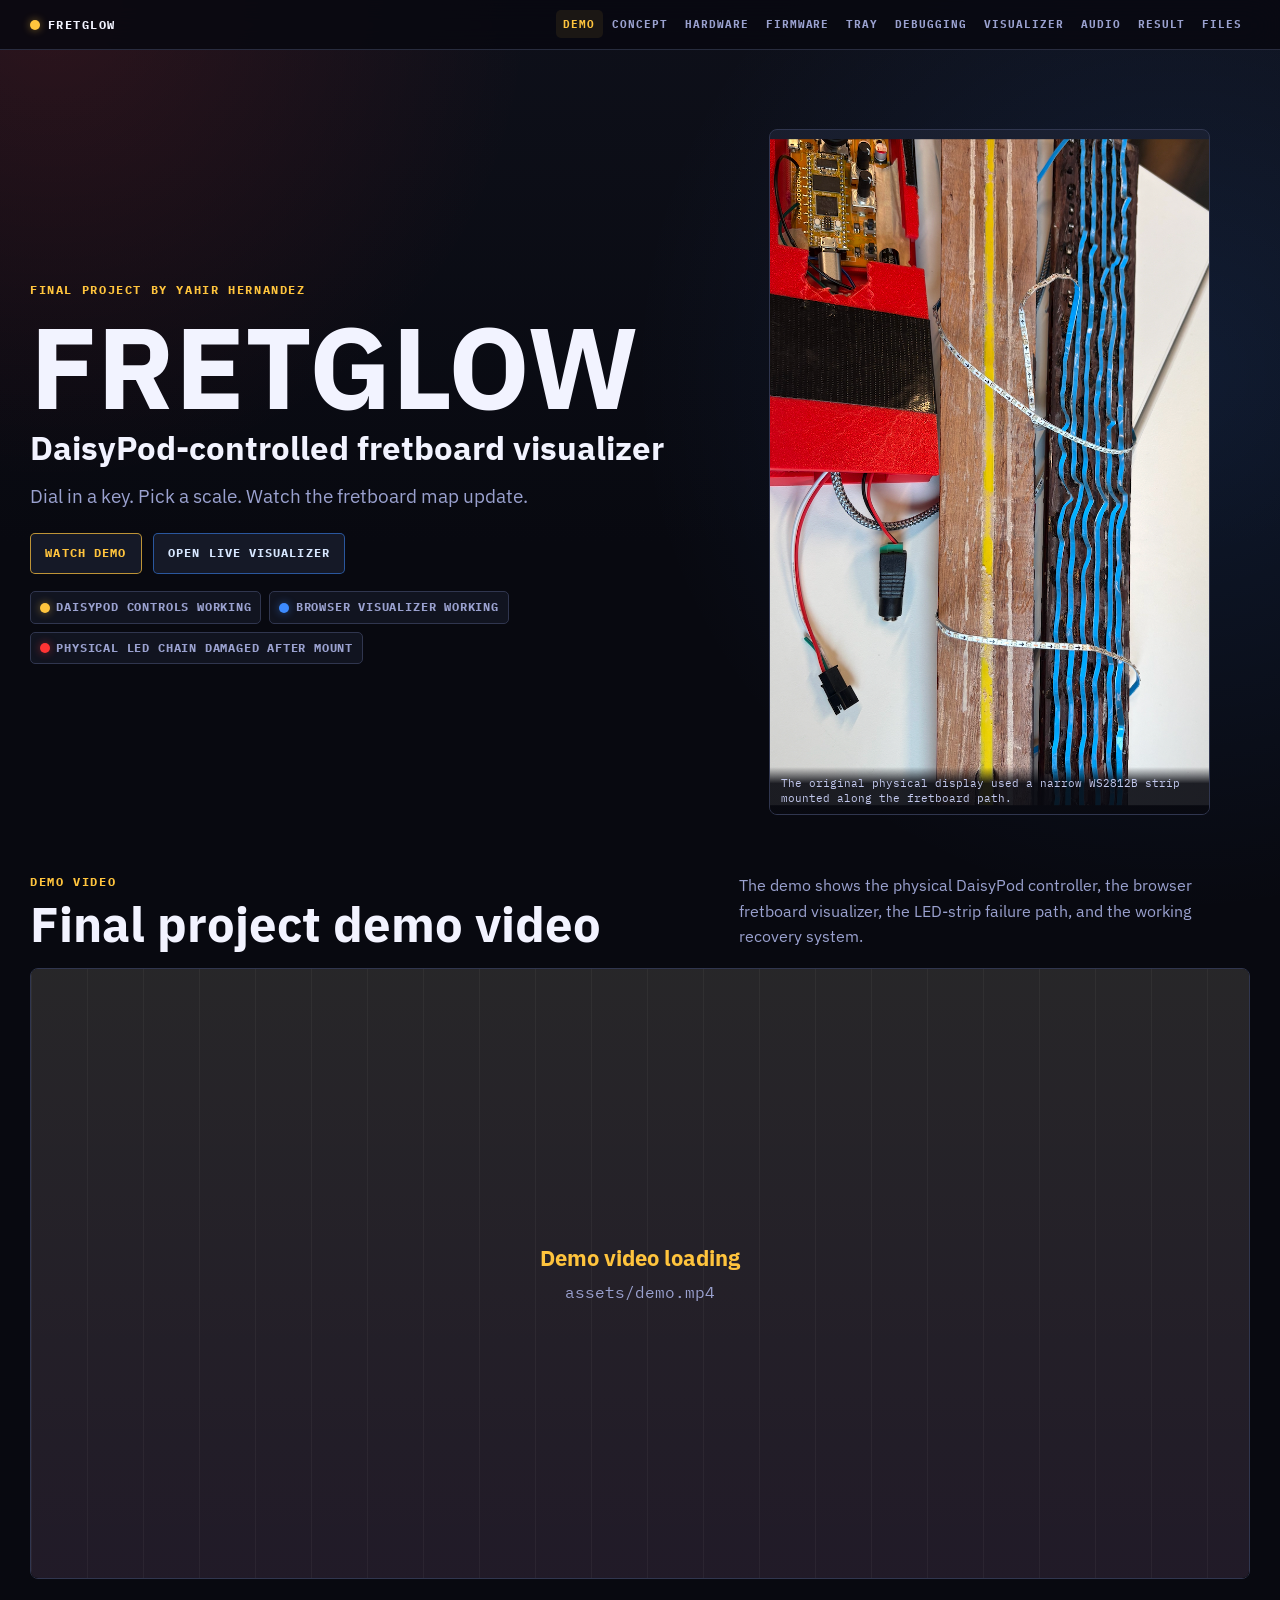
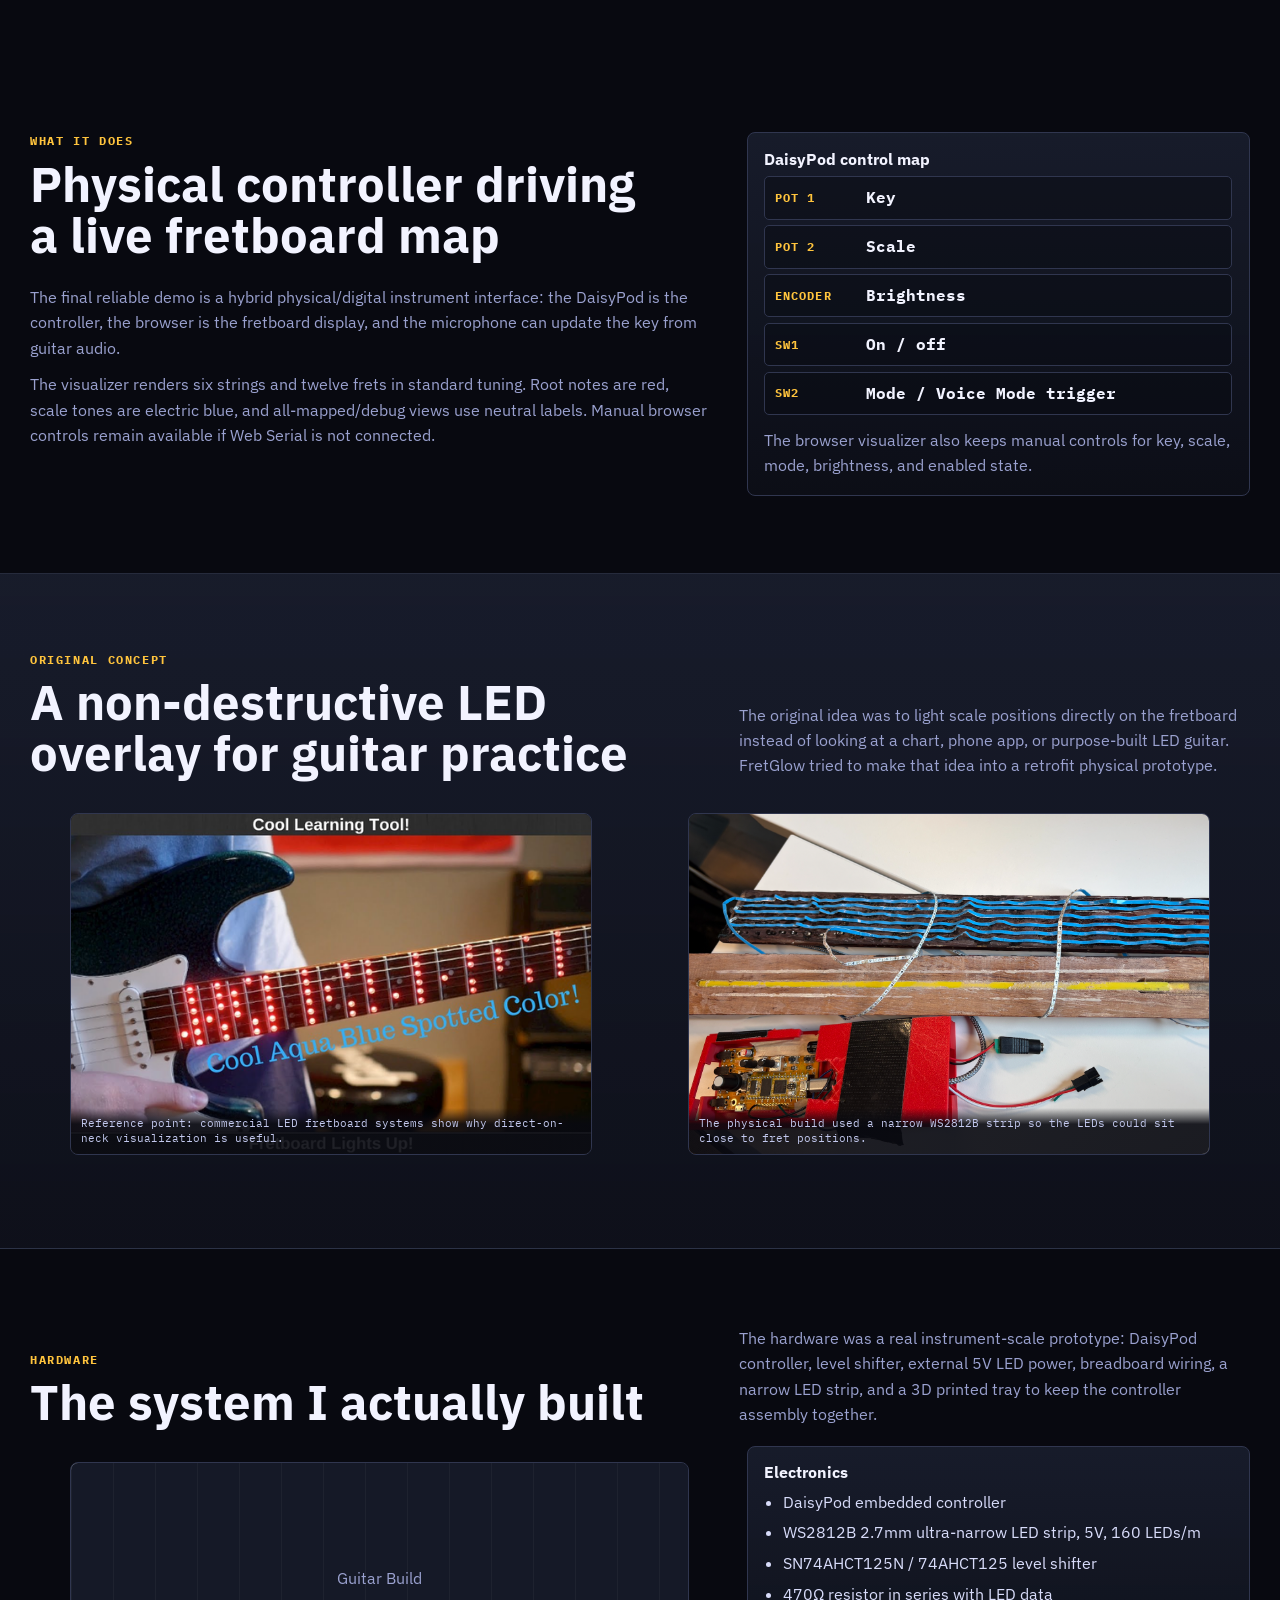
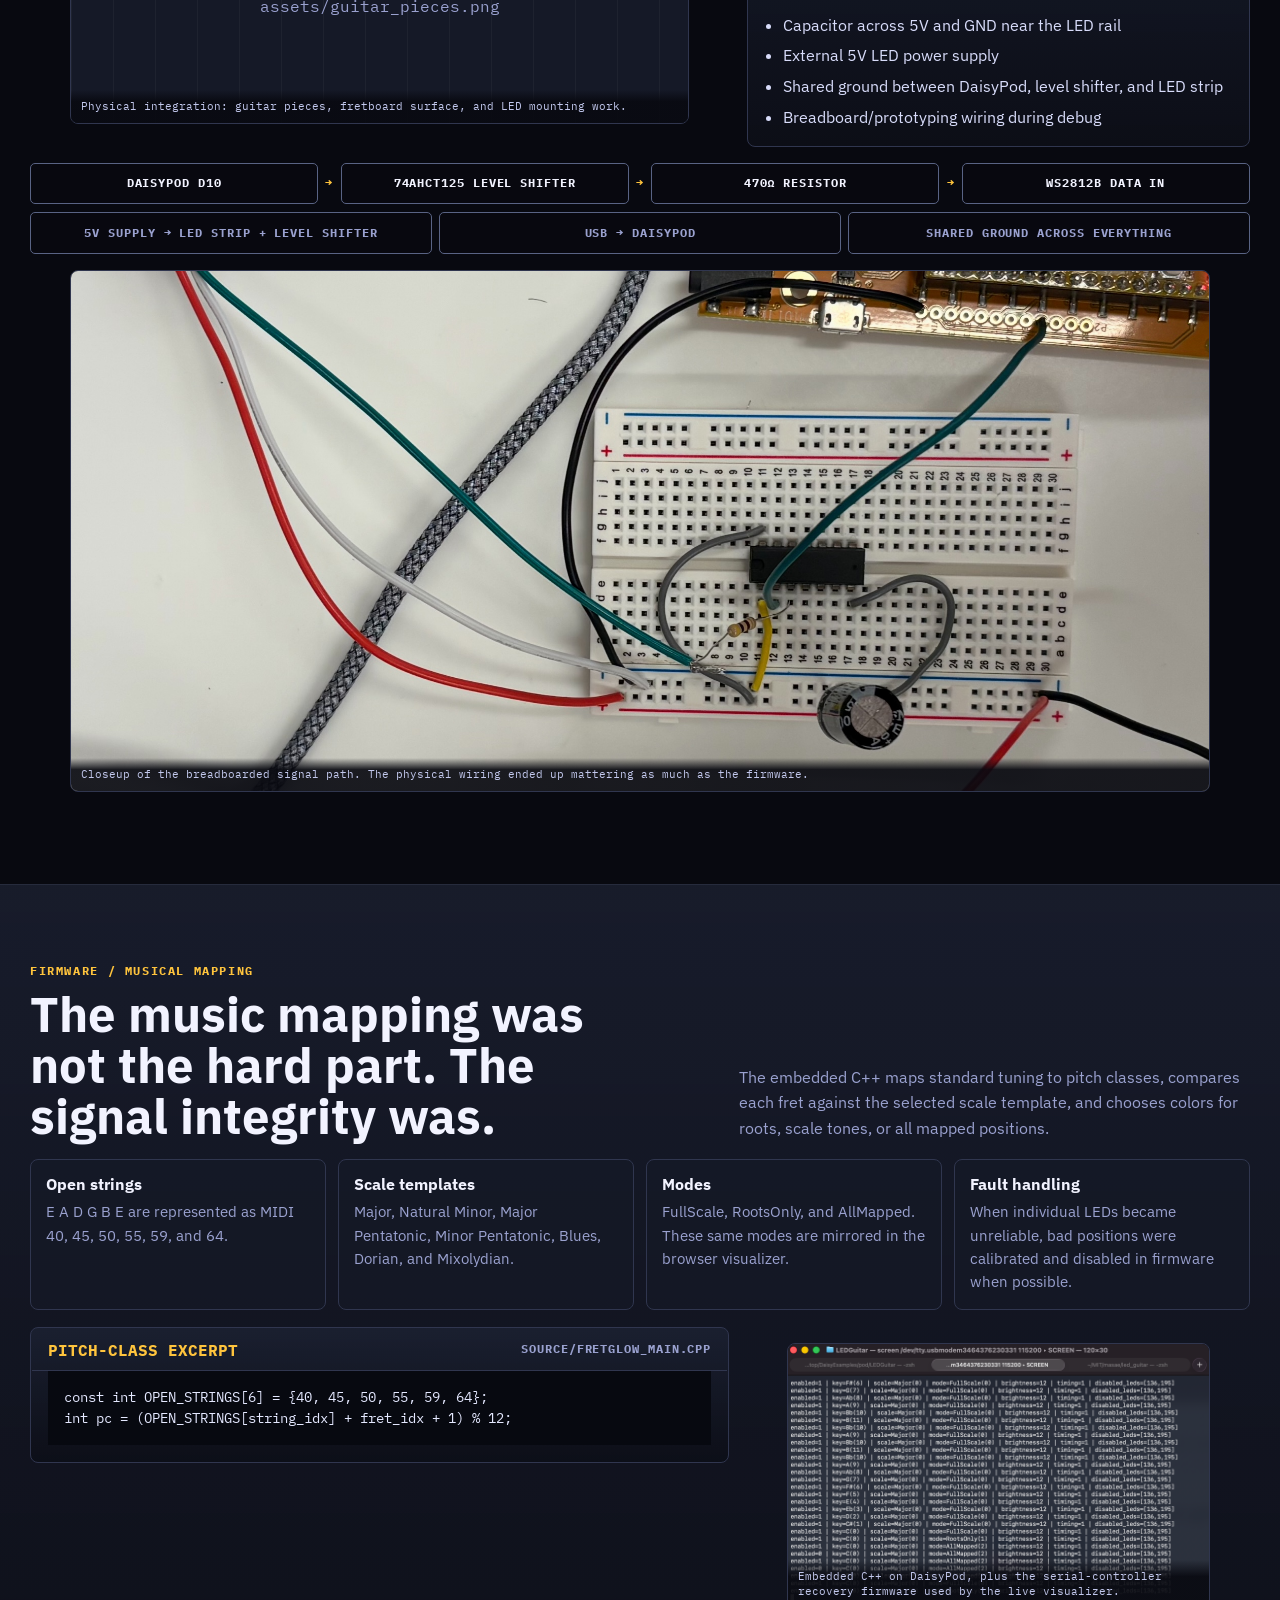
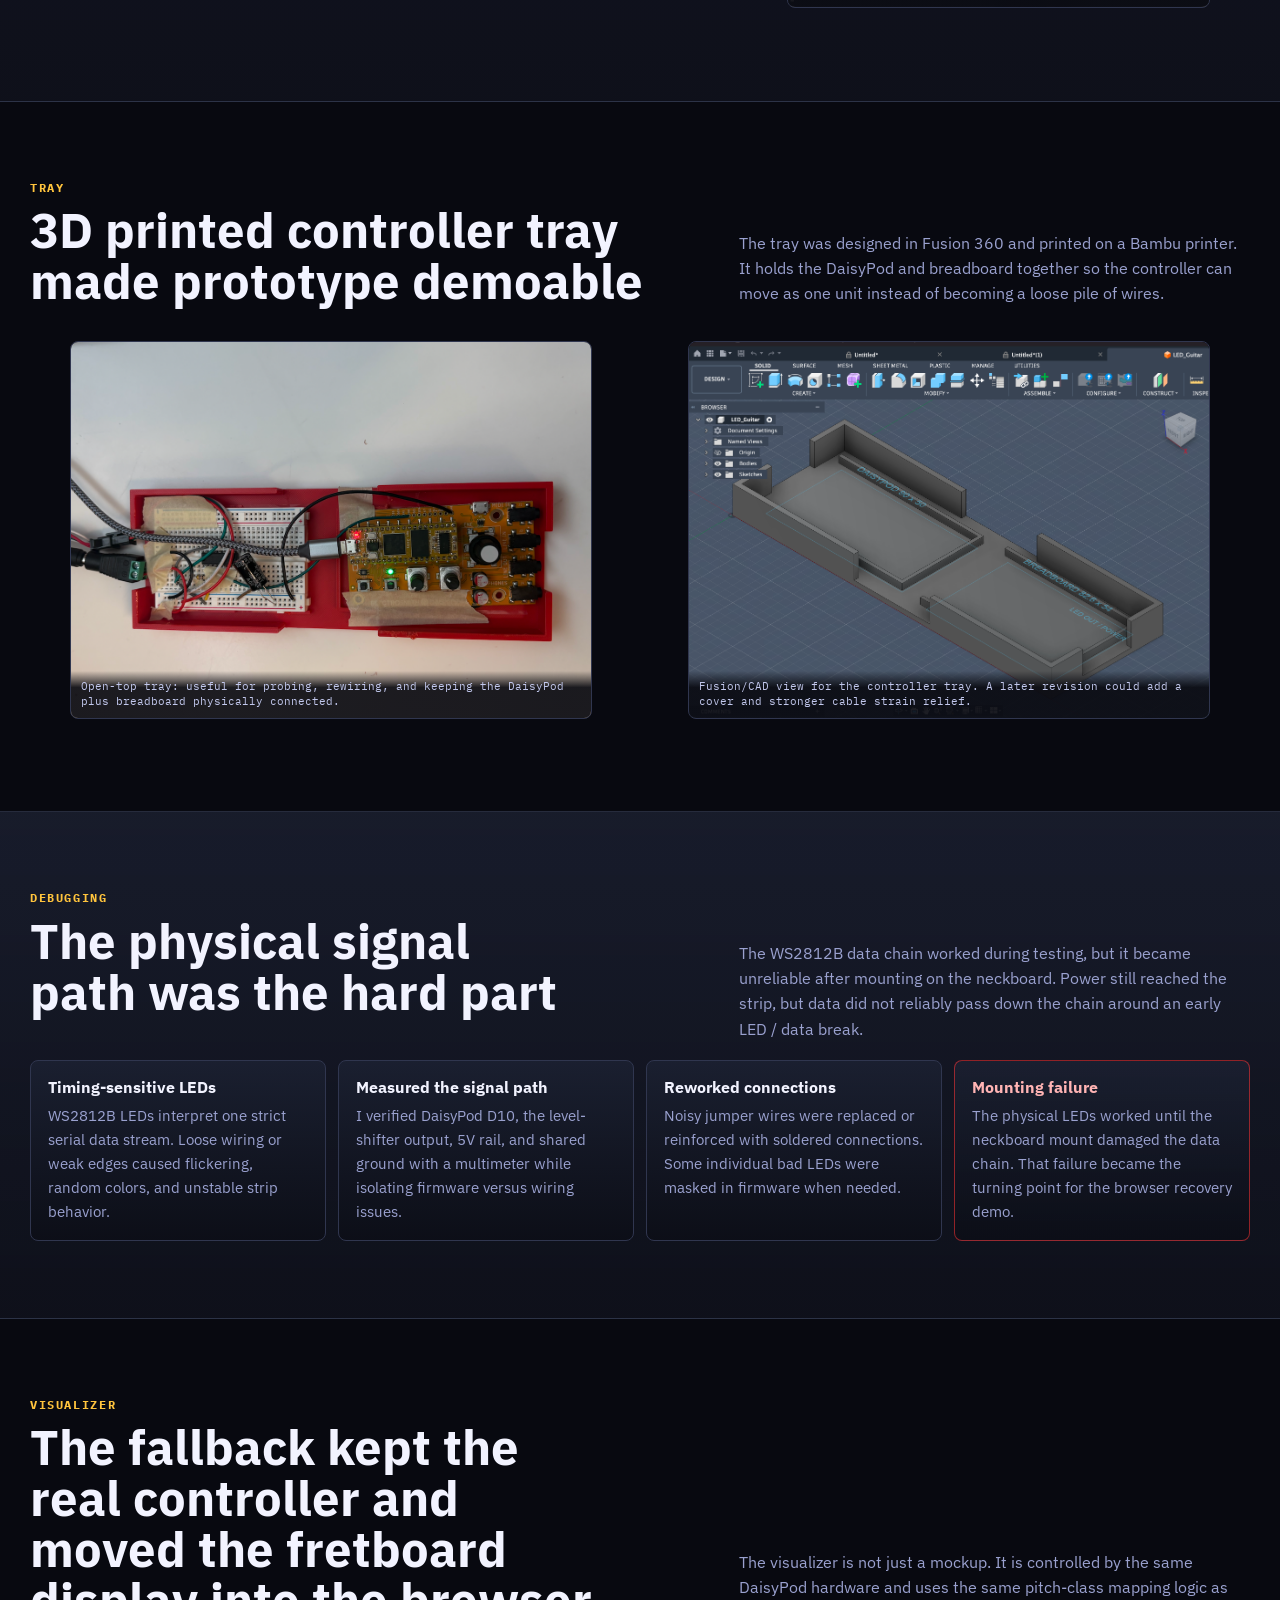
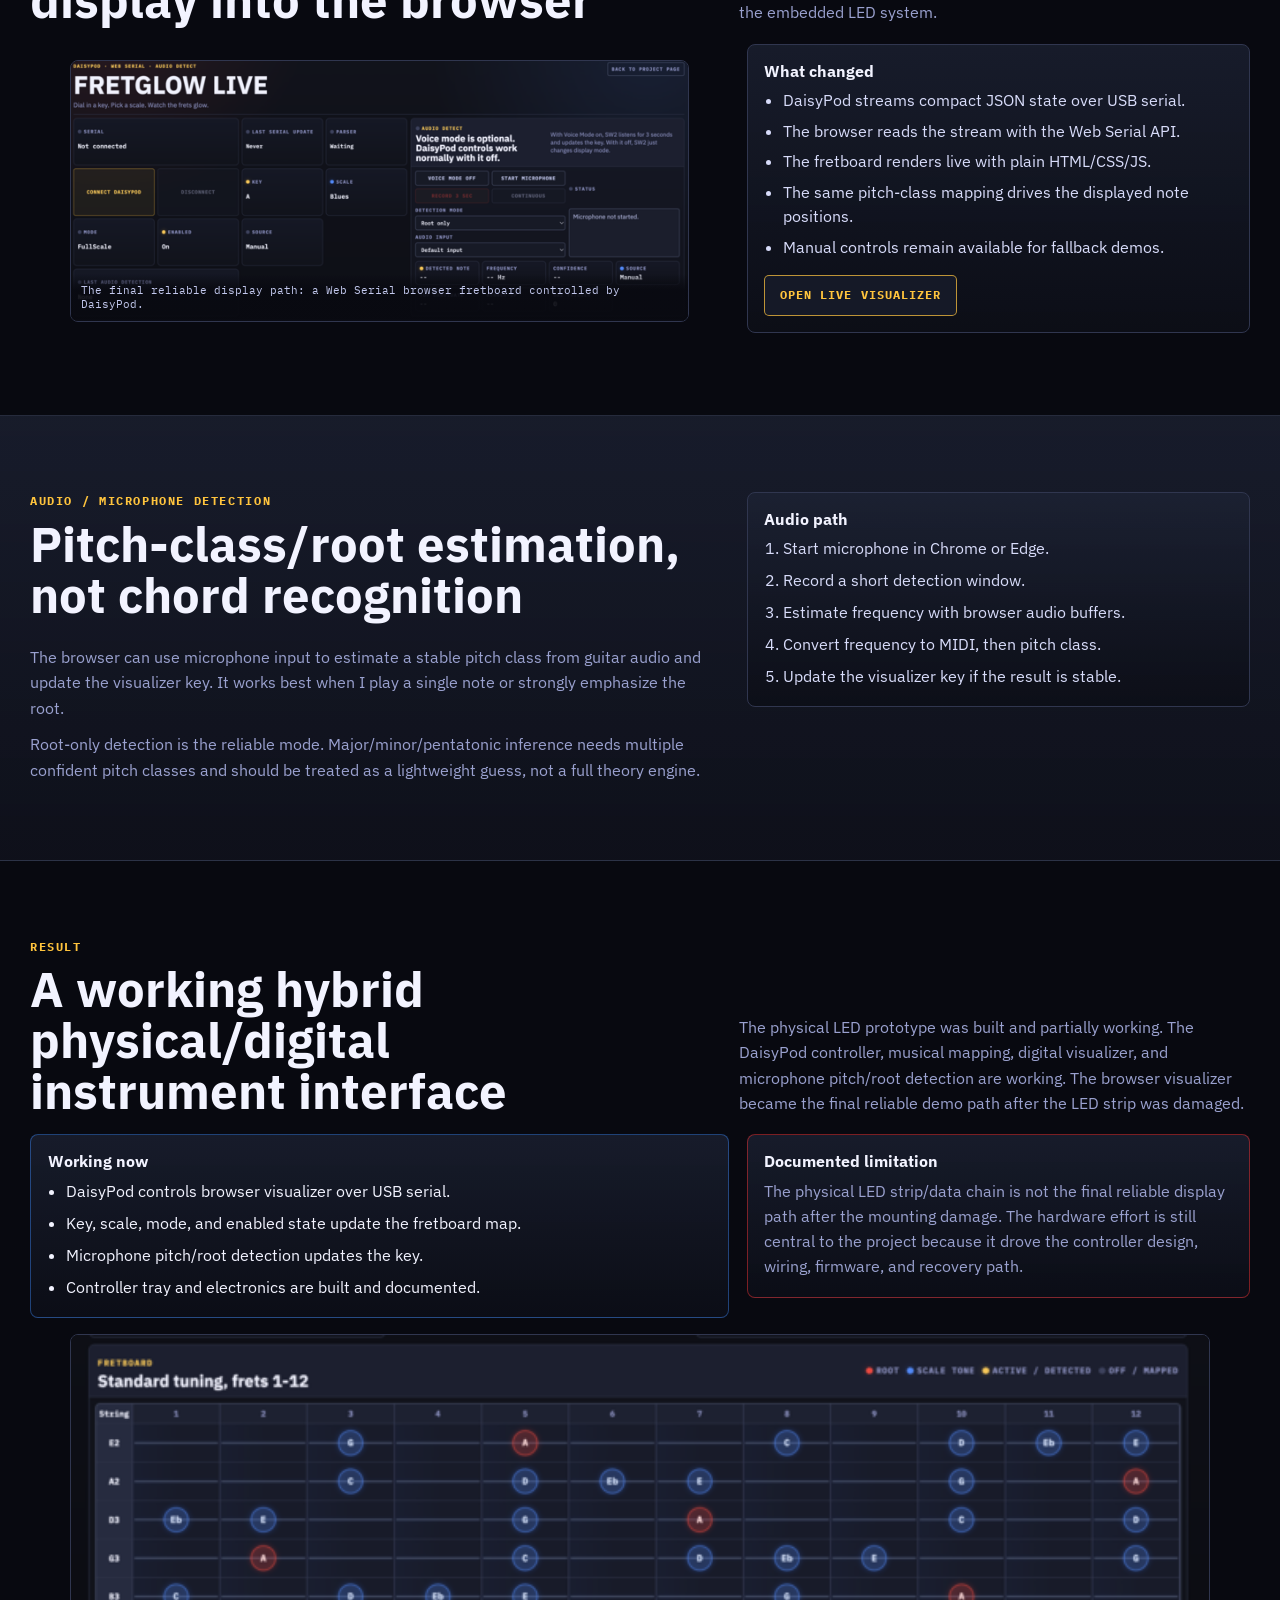
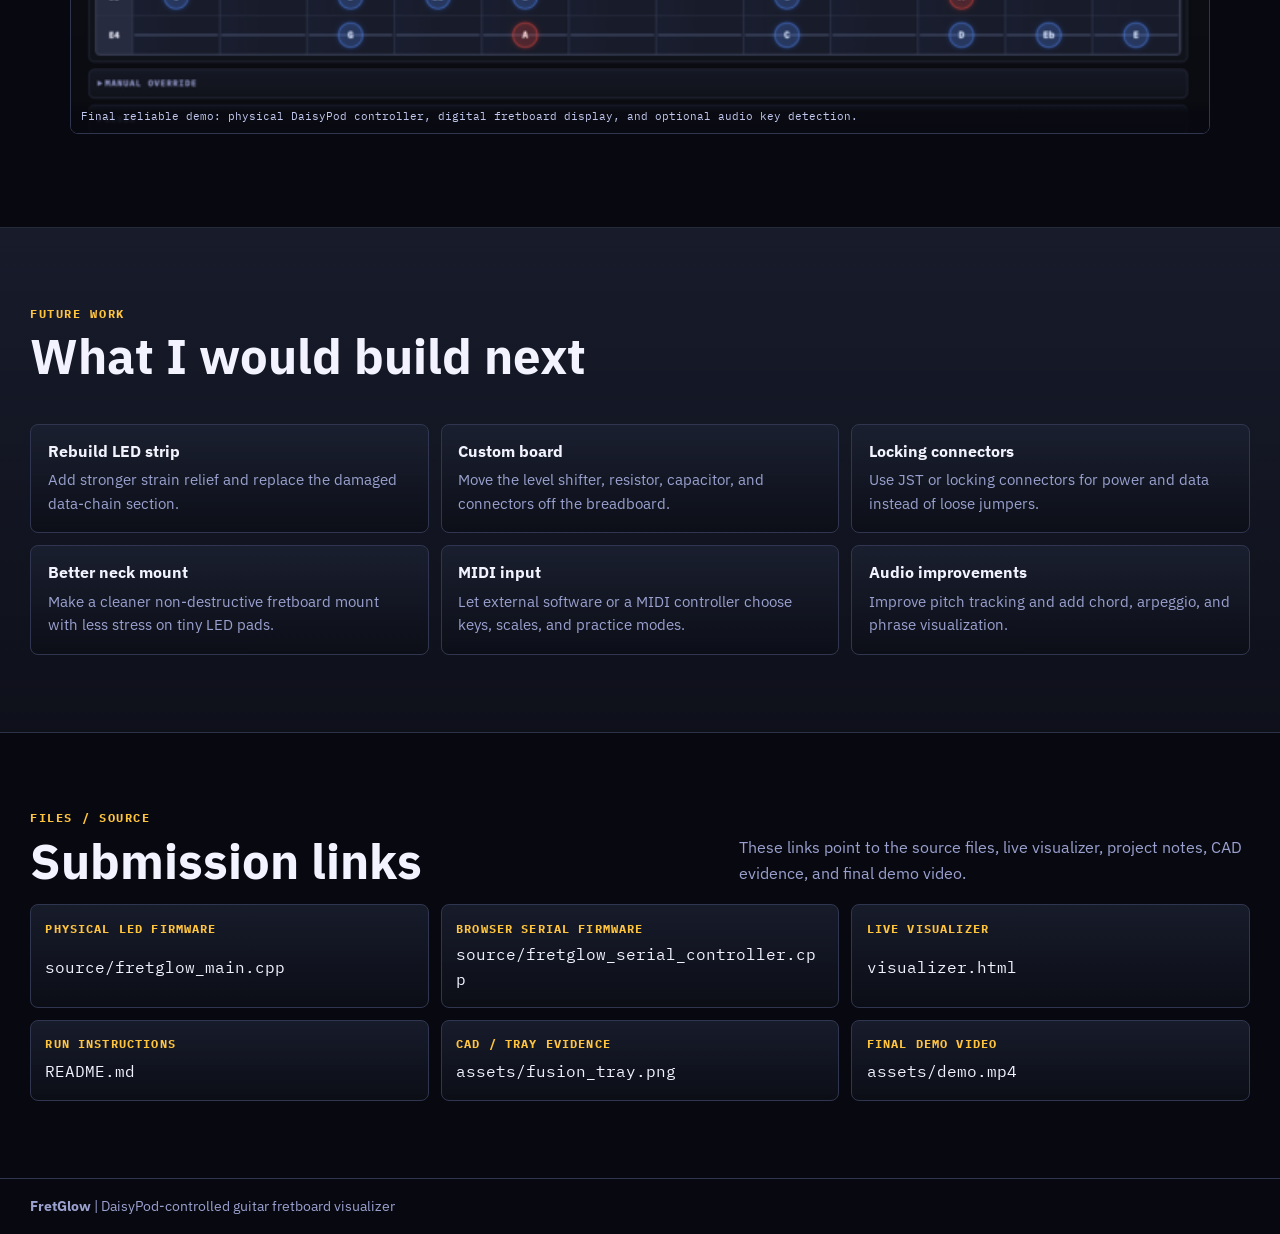
==== commit bc65ce54: "demo submission" ====
--- a/index.html
+++ b/index.html
@@ -18,7 +18,6 @@
       </a>
       <div class="nav-links">
         <a href="#demo">Demo</a>
-        <a href="#overview">System</a>
         <a href="#concept">Concept</a>
         <a href="#hardware">Hardware</a>
         <a href="#firmware">Firmware</a>
@@ -35,9 +34,9 @@
   <main id="top">
     <section class="hero" aria-labelledby="hero-title">
       <div class="hero-copy">
-        <p class="eyebrow">MIT music technology / embedded systems prototype</p>
+        <p class="eyebrow">Final Project by Yahir Hernandez</p>
         <h1 id="hero-title">FretGlow</h1>
-        <p class="hero-subtitle">DaisyPod-controlled guitar fretboard visualizer</p>
+        <p class="hero-subtitle">DaisyPod-controlled fretboard visualizer</p>
         <p class="hero-summary">Dial in a key. Pick a scale. Watch the fretboard map update.</p>
         <div class="hero-actions">
           <a class="button button-primary" href="#demo">Watch demo</a>
@@ -50,13 +49,15 @@
         </div>
       </div>
 
-      <figure class="media-box hero-media">
-        <img class="media-img media-replaceable" src="assets/fretglow_visual.png" alt="FretGlow guitar fretboard visualizer and prototype system">
+      <figure class="media-box hero-media hero-media-led">
+        <div class="hero-rotated-image">
+          <img class="media-img media-replaceable" src="assets/led_lights.png" alt="Narrow WS2812B LED strip used for the FretGlow fretboard prototype">
+        </div>
         <div class="media-placeholder" aria-hidden="true">
           <span>Hero Image</span>
-          <code>assets/fretglow_visual.png</code>
-        </div>
-        <figcaption>The final project combines the physical DaisyPod controller with a live digital fretboard display.</figcaption>
+          <code>assets/led_lights.png</code>
+        </div>
+        <figcaption>The original physical display used a narrow WS2812B strip mounted along the fretboard path.</figcaption>
       </figure>
     </section>
 
@@ -65,9 +66,9 @@
         <div class="section-heading">
           <div>
             <p class="eyebrow">Demo video</p>
-            <h2 id="demo-title">Final 3-5 minute demo video placeholder</h2>
-          </div>
-          <p>This is the only remaining missing submission asset. The rest of the project page documents the physical build, the failure point, and the working browser recovery demo.</p>
+            <h2 id="demo-title">Final project demo video</h2>
+          </div>
+          <p>The demo shows the physical DaisyPod controller, the browser fretboard visualizer, the LED-strip failure path, and the working recovery system.</p>
         </div>
 
         <div class="video-shell">
@@ -76,7 +77,7 @@
             Your browser does not support the video tag.
           </video>
           <div class="video-placeholder" aria-hidden="true">
-            <span>Demo video coming here</span>
+            <span>Demo video loading</span>
             <code>assets/demo.mp4</code>
           </div>
         </div>
@@ -87,7 +88,7 @@
       <div class="container split">
         <div>
           <p class="eyebrow">What it does</p>
-          <h2 id="overview-title">A physical controller driving a live fretboard map</h2>
+          <h2 id="overview-title">Physical controller driving a live fretboard map</h2><br>
           <p>The final reliable demo is a hybrid physical/digital instrument interface: the DaisyPod is the controller, the browser is the fretboard display, and the microphone can update the key from guitar audio.</p>
           <p>The visualizer renders six strings and twelve frets in standard tuning. Root notes are red, scale tones are electric blue, and all-mapped/debug views use neutral labels. Manual browser controls remain available if Web Serial is not connected.</p>
         </div>
@@ -97,9 +98,9 @@
           <dl class="control-table">
             <div><dt>Pot 1</dt><dd>Key</dd></div>
             <div><dt>Pot 2</dt><dd>Scale</dd></div>
-            <div><dt>Encoder</dt><dd>Display mode</dd></div>
+            <div><dt>Encoder</dt><dd>Brightness</dd></div>
             <div><dt>SW1</dt><dd>On / off</dd></div>
-            <div><dt>SW2</dt><dd>Audio detect trigger</dd></div>
+            <div><dt>SW2</dt><dd>Mode / Voice Mode trigger</dd></div>
           </dl>
           <p class="note">The browser visualizer also keeps manual controls for key, scale, mode, brightness, and enabled state.</p>
         </div>
@@ -135,7 +136,7 @@
       <div class="container">
         <div class="section-heading">
           <div>
-            <p class="eyebrow">Hardware build</p>
+            <p class="eyebrow">Hardware</p>
             <h2 id="hardware-title">The system I actually built</h2>
           </div>
           <p>The hardware was a real instrument-scale prototype: DaisyPod controller, level shifter, external 5V LED power, breadboard wiring, a narrow LED strip, and a 3D printed tray to keep the controller assembly together.</p>
@@ -190,7 +191,7 @@
       <div class="container">
         <div class="section-heading">
           <div>
-            <p class="eyebrow">Firmware + musical mapping</p>
+            <p class="eyebrow">Firmware / musical mapping</p>
             <h2 id="firmware-title">The music mapping was not the hard part. The signal integrity was.</h2>
           </div>
           <p>The embedded C++ maps standard tuning to pitch classes, compares each fret against the selected scale template, and chooses colors for roots, scale tones, or all mapped positions.</p>
@@ -238,8 +239,8 @@
       <div class="container">
         <div class="section-heading">
           <div>
-            <p class="eyebrow">3D printed controller tray</p>
-            <h2 id="tray-title">A controller tray made the prototype demoable</h2>
+            <p class="eyebrow">Tray</p>
+            <h2 id="tray-title">3D printed controller tray made prototype demoable</h2>
           </div>
           <p>The tray was designed in Fusion 360 and printed on a Bambu printer. It holds the DaisyPod and breadboard together so the controller can move as one unit instead of becoming a loose pile of wires.</p>
         </div>
@@ -263,8 +264,8 @@
       <div class="container">
         <div class="section-heading">
           <div>
-            <p class="eyebrow">Debugging the LED signal</p>
-            <h2 id="debugging-title">The physical signal path was the hard part</h2>
+            <p class="eyebrow">Debugging</p>
+            <h2 id="debugging-title">The physical signal path was the hard part</h2><br>
           </div>
           <p>The WS2812B data chain worked during testing, but it became unreliable after mounting on the neckboard. Power still reached the strip, but data did not reliably pass down the chain around an early LED / data break.</p>
         </div>
@@ -294,7 +295,7 @@
       <div class="container">
         <div class="section-heading">
           <div>
-            <p class="eyebrow">Browser visualizer recovery</p>
+            <p class="eyebrow">Visualizer</p>
             <h2 id="recovery-title">The fallback kept the real controller and moved the fretboard display into the browser</h2>
           </div>
           <p>The visualizer is not just a mockup. It is controlled by the same DaisyPod hardware and uses the same pitch-class mapping logic as the embedded LED system.</p>
@@ -326,7 +327,7 @@
       <div class="container split">
         <div>
           <p class="eyebrow">Audio / microphone detection</p>
-          <h2 id="audio-title">Pitch-class/root estimation, not chord recognition</h2>
+          <h2 id="audio-title">Pitch-class/root estimation, not chord recognition</h2><br>
           <p>The browser can use microphone input to estimate a stable pitch class from guitar audio and update the visualizer key. It works best when I play a single note or strongly emphasize the root.</p>
           <p>Root-only detection is the reliable mode. Major/minor/pentatonic inference needs multiple confident pitch classes and should be treated as a lightweight guess, not a full theory engine.</p>
         </div>
@@ -348,7 +349,7 @@
       <div class="container">
         <div class="section-heading">
           <div>
-            <p class="eyebrow">Final result</p>
+            <p class="eyebrow">Result</p>
             <h2 id="result-title">A working hybrid physical/digital instrument interface</h2>
           </div>
           <p>The physical LED prototype was built and partially working. The DaisyPod controller, musical mapping, digital visualizer, and microphone pitch/root detection are working. The browser visualizer became the final reliable demo path after the LED strip was damaged.</p>
@@ -381,7 +382,7 @@
     <section class="section section-muted" id="future" aria-labelledby="future-title">
       <div class="container">
         <p class="eyebrow">Future work</p>
-        <h2 id="future-title">What I would build next</h2>
+        <h2 id="future-title">What I would build next</h2><br>
         <div class="future-grid">
           <article><h3>Rebuild LED strip</h3><p>Add stronger strain relief and replace the damaged data-chain section.</p></article>
           <article><h3>Custom board</h3><p>Move the level shifter, resistor, capacitor, and connectors off the breadboard.</p></article>
@@ -400,7 +401,7 @@
             <p class="eyebrow">Files / source</p>
             <h2 id="files-title">Submission links</h2>
           </div>
-          <p>These links point to real files in the static project folder. The final demo video slot is the only intentional placeholder.</p>
+          <p>These links point to the source files, live visualizer, project notes, CAD evidence, and final demo video.</p>
         </div>
 
         <div class="download-grid">
@@ -409,7 +410,7 @@
           <a class="download-card" href="visualizer.html"><span>Live visualizer</span><code>visualizer.html</code></a>
           <a class="download-card" href="README.md"><span>Run instructions</span><code>README.md</code></a>
           <a class="download-card" href="assets/fusion_tray.png"><span>CAD / tray evidence</span><code>assets/fusion_tray.png</code></a>
-          <a class="download-card missing" href="#demo"><span>Demo video placeholder</span><code>assets/demo.mp4</code></a>
+          <a class="download-card" href="assets/demo.mp4"><span>Final demo video</span><code>assets/demo.mp4</code></a>
         </div>
       </div>
     </section>
@@ -418,7 +419,6 @@
   <footer class="footer">
     <div class="container footer-content">
       <p><strong>FretGlow</strong> | DaisyPod-controlled guitar fretboard visualizer</p>
-      <p>Final project page. Demo video pending.</p>
     </div>
   </footer>
 
--- a/style.css
+++ b/style.css
@@ -38,7 +38,7 @@
   color: var(--text);
   font-family: "IBM Plex Sans", system-ui, -apple-system, BlinkMacSystemFont, "Segoe UI", sans-serif;
   font-size: 16px;
-  line-height: 1.62;
+  line-height: 1.58;
 }
 
 body::before {
@@ -75,7 +75,7 @@
 }
 
 p + p {
-  margin-top: 0.85rem;
+  margin-top: 0.72rem;
 }
 
 h1,
@@ -83,21 +83,23 @@
 h3 {
   line-height: 1.05;
   letter-spacing: 0;
+  text-wrap: balance;
 }
 
 h1 {
-  font-size: clamp(4.5rem, 12vw, 10rem);
+  font-size: clamp(4rem, 9vw, 7.6rem);
   font-weight: 800;
   text-transform: uppercase;
 }
 
 h2 {
-  font-size: clamp(2rem, 5vw, 4rem);
+  max-width: 920px;
+  font-size: clamp(1.9rem, 3.8vw, 3.35rem);
   font-weight: 800;
 }
 
 h3 {
-  font-size: 1.08rem;
+  font-size: 1.02rem;
   font-weight: 750;
 }
 
@@ -241,13 +243,14 @@
   display: grid;
   grid-template-columns: minmax(0, 0.9fr) minmax(380px, 0.72fr);
   gap: clamp(1rem, 4vw, 3rem);
-  align-items: end;
-  min-height: calc(100vh - 58px);
-  padding: clamp(3rem, 8vh, 6rem) 0 1.2rem;
+  align-items: center;
+  min-height: min(800px, calc(100vh - 58px));
+  padding: clamp(2.5rem, 7vh, 5rem) 0 1.2rem;
 }
 
 .hero-copy {
-  padding-bottom: 1rem;
+  min-width: 0;
+  padding-bottom: 0;
 }
 
 .eyebrow {
@@ -260,16 +263,18 @@
 }
 
 .hero-subtitle {
+  max-width: 720px;
   color: var(--text);
-  font-size: clamp(1.35rem, 3vw, 2.4rem);
-  font-weight: 700;
+  font-size: clamp(1.32rem, 2.6vw, 2.12rem);
+  font-weight: 700;
+  line-height: 1.25;
 }
 
 .hero-summary {
   max-width: 680px;
-  margin-top: 0.75rem;
-  color: var(--muted);
-  font-size: clamp(1.05rem, 2vw, 1.35rem);
+  margin-top: 0.85rem;
+  color: var(--muted);
+  font-size: clamp(1rem, 1.45vw, 1.2rem);
 }
 
 .hero-actions {
@@ -339,11 +344,39 @@
 
 .hero-media {
   align-self: stretch;
-  min-height: 460px;
+  min-height: 430px;
+}
+
+.hero-media-led {
+  position: relative;
+  min-height: 430px;
+  background:
+    radial-gradient(circle at 50% 50%, rgba(255, 196, 61, 0.1), transparent 24rem),
+    linear-gradient(180deg, rgba(29, 35, 53, 0.72), rgba(12, 14, 23, 0.92));
+}
+
+.hero-rotated-image {
+  position: absolute;
+  inset: 0;
+  overflow: hidden;
+}
+
+.hero-media-led .media-img {
+  position: absolute;
+  top: 50%;
+  left: 50%;
+  width: clamp(560px, 52vw, 720px);
+  height: clamp(500px, 42vw, 650px);
+  max-width: none;
+  min-height: 0;
+  object-fit: cover;
+  object-position: center;
+  transform: translate(-50%, -50%) rotate(90deg);
+  filter: saturate(1.06) contrast(1.02);
 }
 
 .section {
-  padding: clamp(3.2rem, 7vw, 6rem) 0;
+  padding: clamp(2.8rem, 6vw, 5.2rem) 0;
 }
 
 .section-tight {
@@ -359,10 +392,10 @@
 
 .section-heading {
   display: grid;
-  grid-template-columns: minmax(0, 0.95fr) minmax(280px, 0.72fr);
-  gap: clamp(1rem, 4vw, 3rem);
+  grid-template-columns: minmax(0, 0.92fr) minmax(280px, 0.7fr);
+  gap: clamp(1rem, 3.2vw, 2.4rem);
   align-items: end;
-  margin-bottom: 1.35rem;
+  margin-bottom: 1.15rem;
 }
 
 .section-heading > p,
@@ -374,6 +407,20 @@
   color: var(--muted);
 }
 
+.split > div > p.eyebrow {
+  color: var(--gold);
+}
+
+.section-heading > p,
+.split > div > p {
+  max-width: 680px;
+  font-size: 1rem;
+}
+
+.split > div > p.eyebrow {
+  font-size: 0.72rem;
+}
+
 .split,
 .hardware-layout,
 .code-layout,
@@ -381,7 +428,7 @@
 .result-grid {
   display: grid;
   grid-template-columns: minmax(0, 1fr) minmax(320px, 0.72fr);
-  gap: 1rem;
+  gap: 1.1rem;
   align-items: start;
 }
 
@@ -404,7 +451,7 @@
 .download-card {
   border: 1px solid var(--border);
   border-radius: var(--radius);
-  background: linear-gradient(180deg, rgba(32, 38, 58, 0.72), rgba(14, 16, 26, 0.9));
+  background: linear-gradient(180deg, rgba(29, 35, 53, 0.72), rgba(12, 14, 23, 0.92));
 }
 
 .media-box {
@@ -505,7 +552,7 @@
 .signal-card,
 .result-card,
 .future-grid article {
-  padding: 1rem;
+  padding: 1.05rem;
 }
 
 .control-card h3,
@@ -515,7 +562,7 @@
 .signal-card h3,
 .result-card h3,
 .future-grid h3 {
-  margin-bottom: 0.65rem;
+  margin-bottom: 0.58rem;
   color: var(--text);
 }
 
@@ -529,7 +576,7 @@
   grid-template-columns: 5.2rem minmax(0, 1fr);
   gap: 0.5rem;
   align-items: center;
-  padding: 0.45rem 0.55rem;
+  padding: 0.5rem 0.58rem;
   border: 1px solid var(--border);
   border-radius: 5px;
   background: rgba(8, 9, 16, 0.45);
@@ -555,6 +602,7 @@
 
 .check-list {
   color: #d8dcfa;
+  line-height: 1.5;
 }
 
 .diagram-flow {
@@ -601,20 +649,20 @@
 
 .logic-grid {
   grid-template-columns: repeat(4, minmax(0, 1fr));
-  margin-bottom: 1rem;
+  margin-bottom: 1.1rem;
 }
 
 .logic-grid article {
-  padding: 0.85rem;
+  padding: 0.95rem;
   border: 1px solid var(--border);
   border-radius: var(--radius);
   background: rgba(21, 25, 39, 0.6);
 }
 
 .logic-grid p {
-  margin-top: 0.45rem;
-  color: var(--muted);
-  font-size: 0.94rem;
+  margin-top: 0.5rem;
+  color: var(--muted);
+  font-size: 0.92rem;
 }
 
 .code-panel {
@@ -659,12 +707,13 @@
 }
 
 .debug-card {
-  padding: 1rem;
+  padding: 1.05rem;
 }
 
 .debug-card p {
-  margin-top: 0.55rem;
-  color: var(--muted);
+  margin-top: 0.52rem;
+  color: var(--muted);
+  font-size: 0.94rem;
 }
 
 .debug-card.fault {
@@ -697,7 +746,9 @@
 }
 
 .future-grid p {
-  color: var(--muted);
+  margin-top: 0.45rem;
+  color: var(--muted);
+  font-size: 0.94rem;
 }
 
 .download-grid {
@@ -791,7 +842,11 @@
   }
 
   h1 {
-    font-size: clamp(3.5rem, 18vw, 6rem);
+    font-size: clamp(3rem, 15vw, 4.15rem);
+  }
+
+  .hero-subtitle {
+    font-size: clamp(1.25rem, 7vw, 1.8rem);
   }
 
   .hero,
